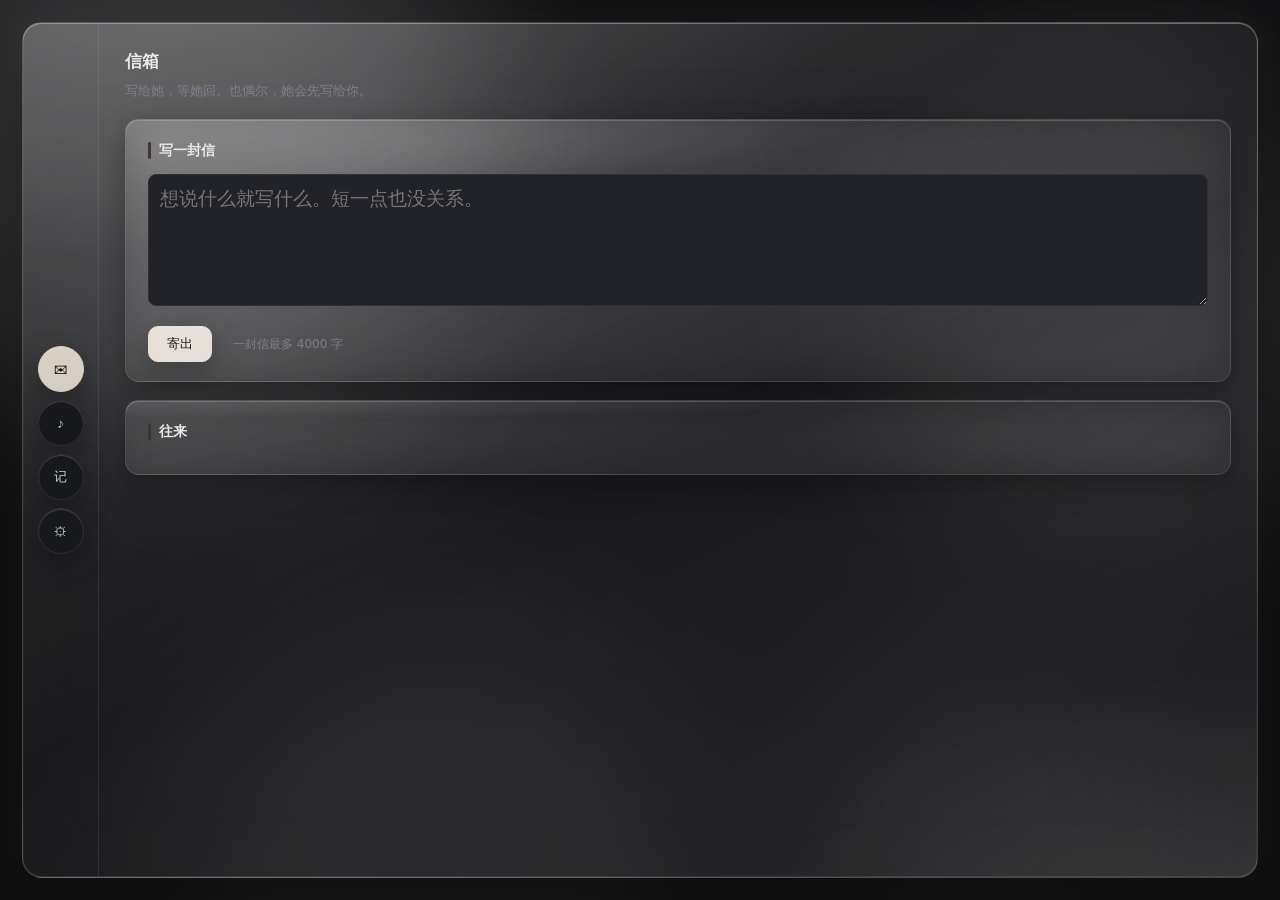
==== app/public/index.html @ 6c5100dc "feat: .rb 圆钮真折射玻璃效果（C 组参数） - 新增 app/public/glass-lens.mjs：SDF 梯度算位移图纯函数 lensMapBytes - 新增 app/public" ====
<!DOCTYPE html>
<html lang="zh-CN">
<head>
<meta charset="utf-8">
<meta name="viewport" content="width=device-width, initial-scale=1">
<title>OliviaSoul-community独立版</title>
<!-- ★ 这行不能删。外壳是 Edge 的 --app= 窗口，标题栏与任务栏的图标取的是 favicon，
     不是 exe 自己的图标（那个早就嵌好了）。少了它，窗口左上角就是 Edge 的地球。 -->
<link rel="icon" href="/favicon.ico" sizes="any">
<link rel="shortcut icon" href="/favicon.ico">
<link rel="stylesheet" href="styles.css">
</head>
<body>
<div id="glassBg"><i></i><i></i><i></i><i></i></div>

<!-- ★ 只在原生窗口里露出来。外壳的 MainWindow 是**无边框**窗口，
     拖动 / 收进托盘 / 退出这三件事 Windows 不会再替我们做，得页面发一句话给 C#。
     在浏览器里打开时这一整条不显示 —— 那时浏览器自带标题栏，不该再来一套。 -->
<div class="winchrome" id="winchrome" hidden>
  <button class="wc" id="wcMin" type="button" title="收进托盘" aria-label="收进托盘">—</button>
  <button class="wc wc-x" id="wcQuit" type="button" title="退出程序" aria-label="退出程序">×</button>
</div>

<div class="win">
  <div class="rail">
    <div class="stack">
      <button class="rb on" data-page="mail">✉</button>
      <button class="rb" data-page="library">♪</button>
      <button class="rb" data-page="memory">记</button>
      <button class="rb" data-page="settings">⚙</button>
    </div>
  </div>

  <div class="main">
    <!-- 信箱 -->
    <section class="page on" id="page-mail">
      <h2>信箱</h2>
      <p class="sub">写给她，等她回。也偶尔，她会先写给你。</p>

      <div class="card">
        <h3>写一封信</h3>
        <textarea id="compose" placeholder="想说什么就写什么。短一点也没关系。"></textarea>
        <div style="margin-top:12px;display:flex;gap:10px;align-items:center">
          <button class="pri" id="sendBtn">寄出</button>
          <span class="hint" id="composeHint">一封信最多 4000 字</span>
        </div>
      </div>

      <div class="card">
        <h3>往来</h3>
        <div id="letters"></div>
      </div>
    </section>

    <!-- 曲库 -->
    <section class="page" id="page-library">
      <h2>曲库</h2>
      <p class="sub">指向本机目录，不随包发放 —— 那批曲子 48.65 GB，塞不进安装包。</p>
      <div class="card">
        <h3>曲库目录</h3>
        <div style="display:flex;gap:10px;align-items:center">
          <input id="libraryDir" placeholder="E:\linlimusic" style="flex:1">
          <button class="pri" id="saveLibraryDir">保存</button>
        </div>
        <p class="hint" id="libraryState" style="margin-top:10px"></p>
      </div>
      <div class="card">
        <h3>曲库里的曲目</h3>
        <div style="display:flex;gap:10px;align-items:center;margin-bottom:12px">
          <button class="pri" id="importRandom">随机导入一首</button>
          <span class="hint">导入后才会出现在下面，并可以按当前时段播放</span>
        </div>
        <div id="songs"></div>
      </div>

      <div class="card">
        <h3>已导入</h3>
        <div id="imported"></div>
      </div>

      <div class="card">
        <h3>播放</h3>
        <div id="player"><p class="hint">还没有播放。点上面任意一首的「按当前时段播放」。</p></div>
      </div>
    </section>

    <!-- 记忆 -->
    <section class="page" id="page-memory">
      <h2>记忆</h2>
      <p class="sub">跨封账本只认林离已经发出的回信。来信人的设想、疑问和否定单独放在「未决」，不会当成已发生的事。</p>
      <div class="card">
        <h3>跨封账本</h3>
        <dl class="kv" id="ledger"></dl>
        <p class="hint" id="ledgerEmpty" style="display:none">还没有账本 —— 寄出第一封信之后才会建立。</p>
      </div>
      <div class="card">
        <h3>给模型看的记忆上下文</h3>
        <pre class="ctx" id="ctx"></pre>
      </div>
    </section>

    <!-- 设置 -->
    <section class="page" id="page-settings">
      <h2>设置</h2>
      <p class="sub">全部数据在本机。API Key 用 Windows DPAPI 按当前用户加密，不写日志、不进任何导出包。</p>

      <div class="card">
        <h3>模型</h3>
        <div class="row">
          <div class="field">
            <label>服务商</label>
            <select id="provider">
              <option value="deepseek">DeepSeek</option>
              <option value="zhipu">智谱 GLM</option>
              <option value="moonshot">Moonshot</option>
              <option value="custom">自定义 / 本地中转</option>
            </select>
          </div>
          <div class="field">
            <label>模型名</label>
            <input id="modelName" list="modelList" placeholder="选一个，或自己填">
            <datalist id="modelList"></datalist>
          </div>
        </div>
        <div class="field">
          <label>接口地址（Base URL）</label>
          <input id="baseUrl" placeholder="https://api.deepseek.com">
        </div>
        <div class="field">
          <label>API Key</label>
          <input id="apiKey" type="password" placeholder="留空表示不修改">
        </div>
        <div style="display:flex;gap:10px;align-items:center">
          <button class="pri" id="saveModel">保存</button>
          <button id="testModel">测试连通性</button>
          <span class="hint" id="modelState"></span>
        </div>
      </div>

      <div class="card">
        <h3>林离主动来信</h3>
        <p>关着的时候她从不主动写信。打开之后：24 小时最多 <b>1</b> 封，7 天最多 <b>4</b> 封，距上一封往来至少 <b>20</b> 小时，且只在可打扰时段内。</p>
        <div class="row">
          <div class="field">
            <label>开关</label>
            <select id="pEnabled">
              <option value="0">关闭</option>
              <option value="1">开启</option>
            </select>
          </div>
          <div class="field">
            <label>可打扰时段</label>
            <div style="display:flex;gap:8px;align-items:center">
              <input id="pStart" placeholder="09:00" style="flex:1">
              <span style="color:var(--tx4)">–</span>
              <input id="pEnd" placeholder="21:30" style="flex:1">
            </div>
          </div>
        </div>
        <div class="row">
          <div class="field">
            <label>距上一封至少（小时）</label>
            <input id="pGap" type="number" min="0" max="720">
          </div>
          <div class="field">
            <label>24 小时上限（封）</label>
            <input id="pDay" type="number" min="0" max="10">
          </div>
          <div class="field">
            <label>7 天上限（封）</label>
            <input id="pWeek" type="number" min="0" max="30">
          </div>
        </div>
        <div style="display:flex;gap:10px;align-items:center">
          <button class="pri" id="saveProactive">保存</button>
          <button id="checkProactive">现在判断一次</button>
          <span class="hint" id="proactiveVerdict"></span>
        </div>
      </div>

      <div class="card">
        <h3>关于</h3>
        <p>这是一个完全本机的程序：不依赖游戏本体，不上传任何内容，没有账号，也不扣费。信件与记忆都在这台机器上。</p>
        <p class="hint" id="dataDir"></p>
      </div>

      <!-- 协议放在**页面底部的一行小链接**里，不占版面 —— 常见桌面软件的排法。
           正文来自 legal.js（由 协议.txt 生成），点开在弹层里读；
           安装时向导里读的是同一份 协议.txt，两处不会是两套说法。 -->
      <div class="legalbar">
        <button class="lnk" id="lnkPrivacy">隐私政策</button>
        <span class="lnk-sep">|</span>
        <button class="lnk" id="lnkTerms">服务协议</button>
      </div>
    </section>
  </div>
</div>

<!-- 协议弹层：内容由 renderLegal() 从 window.LEGAL 填进去，正文不在 HTML 里，避免手抄第二份 -->
<div class="modal" id="legalModal" hidden>
  <div class="modal-mask" data-close="1"></div>
  <div class="modal-box" role="dialog" aria-modal="true" aria-labelledby="legalTitle">
    <div class="modal-head">
      <h3 id="legalTitle"></h3>
      <button class="modal-x" data-close="1" aria-label="关闭">✕</button>
    </div>
    <div class="modal-body" id="legalBody"></div>
    <div class="modal-foot">
      <span class="hint" id="legalHint"></span>
      <button class="pri" data-close="1">我知道了</button>
    </div>
  </div>
</div>

<!-- 第一次打开时问一句：要不要让她主动来信。
     ★ 无论点哪个、或者按 Esc / 点遮罩关掉，都记为"已经答过" ⇒ 只问这一次。
     ★ 默认仍然是**关闭**：只有明确点了"愿意"，开关才会被打开。 -->
<div class="modal" id="introModal" hidden>
  <div class="modal-mask" data-close="1"></div>
  <div class="modal-box" role="dialog" aria-modal="true" aria-labelledby="introTitle">
    <div class="modal-head">
      <h3 id="introTitle">她会偶尔主动给你写信</h3>
      <button class="modal-x" data-close="1" aria-label="关闭">✕</button>
    </div>
    <div class="modal-body">
      <p>这件事现在是<b>开着的</b>：她不只回你的信，也会自己找上门。</p>
      <p>她会在这几种时候写一封：</p>
      <ul>
        <li>你刚听完一首歌，她有话想说的时候；</li>
        <li>她上一封问过你、还没等到回音的时候；</li>
        <li>你好几天没打开，她想告诉你这几天她这边的样子。</li>
      </ul>
      <p class="hint">
        不过很克制：<b>24 小时最多 1 封、7 天最多 4 封</b>，只在可打扰时段里，
        而且<b>找不到一件值得写的事就不写</b>。随时可以在设置里关掉。
      </p>
    </div>
    <div class="modal-foot">
      <button id="introNo">先不用，关掉吧</button>
      <button class="pri" id="introYes">好，就让她这样</button>
    </div>
  </div>
</div>

<div class="toast" id="toast"></div>
<script src="legal.js"></script>
<script src="app.js"></script>
<script type="module" src="rb-glass.js"></script>
</body>
</html>
---- app/public/styles.css ----
/* 「OliviaSoul-community独立版」界面
   液态玻璃：中性白柔光 + 半透明玻璃面 + 斜向反射带 + 微光晕 + 顶部高光。
   底色沿用三级色板：窗底 #121214 → 卡片 #17181c → 高亮行 #232529。 */

:root {
  --bg: #121214;
  --card: #17181c;
  --hi: #232529;
  --line: #2f3036;
  --p1: #e6e0d8;
  --p2: #d8cfc4;
  --p3: #b3a69a;
  --p4: #403630;
  --tx: #e8e9eb;
  --tx2: #ced2d4;
  --tx3: #a1a5ad;
  --tx4: #7d818c;
  --radius: 12px;
  --radius-lg: 20px;
}

/* ---- 信件字体 ----
   ★ 原版游戏的信纸正文就是它：游戏 CSS 里 .mail-envelope__letter-text
     写的是 SentyTEA, serif, 20px, 行高 1.5。为了让这边的信跟那边一个字迹，
     随包了这个字体（5.4 MB，取自原版客户端资源；权利不归我们，见协议第四条）。
   ★ font-display 用 swap 而不是 block：block 在字体没到位时正文整段空白
     （原版就是 block）。本地文件加载极快，swap 既几乎看不出闪动，
     又不会在万一读不到文件时让信件正文一直空着。 */
@font-face {
  font-family: "SentyTEA";
  src: url("fonts/SentyTEA.ttf") format("truetype");
  font-weight: 400;
  font-style: normal;
  font-display: swap;
}

* { box-sizing: border-box; }

html, body {
  margin: 0;
  height: 100%;
  background: var(--bg);
  color: var(--tx);
  font: 14px/1.7 "Microsoft YaHei UI", "PingFang SC", "Noto Sans SC", system-ui, sans-serif;
  overflow: hidden;
}

/* ---- 氛围层：四个中性白柔光斑，无彩色 ---- */
#glassBg { position: fixed; inset: 0; z-index: 0; overflow: hidden; pointer-events: none; }
#glassBg i {
  position: absolute;
  display: block;
  border-radius: 50%;
  background: rgba(255, 255, 255, .26);
  filter: blur(84px);
  animation: glassfloat 30s ease-in-out infinite alternate;
}
#glassBg i:nth-child(1) { width: 46vw; height: 46vw; left: -8vw;  top: -12vw; opacity: .60; }
#glassBg i:nth-child(2) { width: 38vw; height: 38vw; right: -6vw; top: 6vh;   opacity: .42; animation-delay: -7s; background: rgba(255,255,255,.22); }
#glassBg i:nth-child(3) { width: 42vw; height: 42vw; left: 12vw;  bottom: -18vw; opacity: .34; animation-delay: -14s; background: rgba(255,255,255,.18); }
#glassBg i:nth-child(4) { width: 30vw; height: 30vw; right: 8vw;  bottom: -8vw; opacity: .28; animation-delay: -21s; background: rgba(255,255,255,.16); }
@keyframes glassfloat {
  from { transform: translate3d(0, 0, 0) scale(1); }
  to   { transform: translate3d(3vw, -2vw, 0) scale(1.08); }
}

/* ---- 原生窗口的窗口条 ----
   ★ 只有 body.native 才显示：外壳的 MainWindow 是无边框窗口，拖动/最小化/关闭
     都得页面自己给 C# 发一句话。在浏览器里打开时没有那个通道，整条就不该出现。 */
.winchrome {
  position: fixed; top: 0; left: 0; right: 0; height: 34px; z-index: 60;
  display: none; align-items: center; justify-content: flex-end;
  gap: 6px; padding: 0 14px; user-select: none;
}
body.native .winchrome { display: flex; }
/* ★ 原生窗口下 .win 要给这条让出位置，否则内容会被压在条底下（静态读 CSS 看不出来，
   只有 getBoundingClientRect 或真渲染才发现）。 */
body.native .win { margin-top: 38px; height: calc(100% - 60px); }
/* ★ 数值是渲染出来看过才定的：第一版用 .07/.14/.72，在近黑的页面上两个按钮
   几乎看不见（真渲染的条带图里就是两块更黑的方块）。静读 CSS 完全看不出来 ——
   浅色底上的"淡"和深色底上的"淡"不是一回事。 */
.wc {
  width: 26px; min-width: 26px; height: 26px; border-radius: 8px;
  /* ★ padding 必须显式清零。全局 button 是 `padding: 0 18px`，而 box-sizing 是 border-box
     ⇒ 内边距撑出的最小宽度（36+2=38）**压过**我写的 width:26px，实测就是 38×26。
     光看 `.wc{width:26px}` 怎么读都是 26，只有量出来才知道是 38。 */
  padding: 0;
  display: grid; place-items: center; cursor: pointer;
  /* ★ 数值是渲染出来量过三次才定的。前两版（.10→.16）在放大图里**还是看不见**：
     实测按钮内部 (36,36,39) vs 背景 (15,15,18)，静态读 CSS 只会觉得"有 16% 白，够了吧"。
     这条在页面最外圈、背后永远是近黑，所以可以放心提亮；不进 backdrop-filter，
     它是浮在窗口边上的小按钮，不需要跟着后面的内容折射。 */
  border: 1px solid rgba(255, 255, 255, .42);
  background: rgba(255, 255, 255, .22);
  color: #fff;
  font: 14px/1 system-ui, "Segoe UI", "Microsoft YaHei", sans-serif;
  transition: background .15s ease, color .15s ease;
}
.wc:hover { background: rgba(255, 255, 255, .24); color: #fff; }
.wc-x:hover { background: rgba(214, 96, 77, .88); color: #fff; border-color: rgba(255, 255, 255, .24); }

/* ---- 玻璃窗 ---- */
.win {
  position: relative;
  z-index: 1;
  margin: 22px;
  height: calc(100% - 44px);
  display: grid;
  grid-template-columns: 76px minmax(0, 1fr);
  border-radius: var(--radius-lg);
  border: 1px solid rgba(255, 255, 255, .16);
  background:
    radial-gradient(132% 72% at 8% -14%, rgba(255, 255, 255, .22), transparent 58%),
    radial-gradient(80% 50% at 108% 106%, rgba(255, 255, 255, .10), transparent 62%),
    linear-gradient(155deg, rgba(255, 255, 255, .135) 0%, rgba(255, 255, 255, .035) 52%, rgba(255, 255, 255, .075) 100%);
  backdrop-filter: blur(30px) saturate(175%);
  -webkit-backdrop-filter: blur(30px) saturate(175%);
  box-shadow:
    0 34px 90px rgba(0, 0, 0, .62),
    0 0 48px rgba(255, 255, 255, .055),
    inset 0 1px 0 rgba(255, 255, 255, .30),
    inset 0 -1px 0 rgba(255, 255, 255, .07),
    inset 0 0 0 1px rgba(255, 255, 255, .035);
  overflow: hidden;
}

/* ---- 左栏：四个圆形导航按钮 ---- */
.rail {
  position: relative;
  border-right: 1px solid rgba(255, 255, 255, .08);
  display: flex;
  align-items: center;
  justify-content: center;
}
/* ★★ 这里原来是 `right: 100%` —— 那会把整组按钮放到左栏的**左侧外面**
   （栏左沿 x=23，按钮右沿正好落在 23，于是整组落在 x=-29..23）。
   而 .win 有 overflow:hidden（圆角要它），超过窗口内边 22px 的部分一律被裁掉
   ⇒ 四个导航按钮一个都看不见，用户根本切不了页。
   真渲染一跑就露出来了；静态读 CSS 很难发现（`right: 100%` 看起来像个刻意的布局）。
   现在改成在栏内居中：46px 的按钮放进 76px 的栏，左右各留 15px。 */
.rail .stack {
  position: absolute;
  left: 50%;
  top: 50%;
  transform: translate(-50%, -50%);
  display: flex;
  flex-direction: column;
  gap: 8px;
}
.rb {
  width: 46px; height: 46px;
  border-radius: 50%;
  border: 1px solid var(--line);
  background: var(--card);
  color: var(--tx2);
  font: 700 13px/1 inherit;
  cursor: pointer;
  display: flex; align-items: center; justify-content: center;
  transition: background .18s, color .18s, border-color .18s;
  box-shadow: 0 6px 18px rgba(0, 0, 0, .45);
}
.rb:hover { background: var(--hi); color: var(--tx); }
.rb.on { background: var(--p2); color: #121214; border-color: var(--p2); }

/* ---- .rb 真折射玻璃覆盖层 ---- */
.rb-glass { position: fixed; pointer-events: none; z-index: 50; border-radius: 50%; }
.rail.glass-on .rb { background: transparent !important; border-color: transparent !important; color: transparent !important; box-shadow: none !important; }

/* ---- 内容区 ---- */
.main { position: relative; overflow: hidden; }
.page { display: none; height: 100%; overflow-y: auto; padding: 24px 26px 32px; }
.page.on { display: block; }

.page h2 { margin: 0 0 4px; font-size: 17px; font-weight: 700; letter-spacing: .4px; }
.page .sub { margin: 0 0 18px; color: var(--tx4); font-size: 12.5px; }

.card {
  border-radius: 14px;
  padding: 19px 22px;
  margin-bottom: 18px;
  border: 1px solid rgba(255, 255, 255, .10);
  background:
    radial-gradient(112% 62% at 12% -10%, rgba(255, 255, 255, .14), transparent 56%),
    linear-gradient(150deg, rgba(255, 255, 255, .075), rgba(255, 255, 255, .028));
  backdrop-filter: blur(20px) saturate(150%);
  -webkit-backdrop-filter: blur(20px) saturate(150%);
  box-shadow: inset 0 1px 0 rgba(255, 255, 255, .18), 0 10px 30px rgba(0, 0, 0, .30);
}
.card h3 {
  margin: 0 0 12px;
  font-size: 13.5px; font-weight: 700;
  padding-left: 11px;
  position: relative;
  color: var(--tx);
}
.card h3:before {
  content: ""; position: absolute; left: 0; top: 3px; bottom: 3px;
  width: 3px; border-radius: 2px; background: var(--p4);
}
.card p { margin: 0 0 10px; color: var(--tx2); }
.card p:last-child { margin-bottom: 0; }
.hint { color: var(--tx4); font-size: 12px; padding-left: 11px; }

/* ---- 表单 ---- */
label { display: block; margin: 0 0 6px; color: var(--tx3); font-size: 12.5px; }
input, textarea, select {
  width: 100%;
  padding: 9px 11px;
  border-radius: 8px;
  border: 1px solid var(--line);
  background: #222329;
  color: #efedea;
  font: inherit;
  outline: none;
  transition: border-color .16s;
}
input:focus, textarea:focus, select:focus { border-color: #807362; }
textarea { resize: vertical; min-height: 132px; line-height: 1.75; }
/* 写信框：原版写信那块同样用手写体（那边是 HanyiSentyGarden）。
   我们只随包了 SentyTEA，就统一用这一个 —— 写的时候和读的时候是同一种字迹，
   这本来也比两种更自然。（别写成 textarea：那是全部输入框，设置页里还有别的。） */
#compose {
  font-family: "SentyTEA", "STXingkai", "HanyiSentyGarden", serif;
  font-size: 19px;
  line-height: 1.62;
}
.row { display: flex; gap: 12px; flex-wrap: wrap; }
.row > * { flex: 1 1 200px; }
.field { margin-bottom: 14px; }

button {
  height: 36px;
  padding: 0 18px;
  border-radius: 10px;
  border: 1px solid var(--line);
  background: transparent;
  color: var(--tx3);
  font: 600 13px/1 inherit;
  cursor: pointer;
  transition: background .16s, color .16s, border-color .16s;
}
button:hover { background: var(--hi); color: var(--tx); }
button.pri { background: var(--p1); border-color: var(--p1); color: #18181b; }
button.pri:hover { background: var(--p2); }
button:disabled { opacity: .5; cursor: not-allowed; }

/* ---- 液态玻璃交互：鼠标移上去高光跟着走，按下去像液体被挤了一下 ----
   参数与设计预览（design-preview.html ② 节）**逐条一致**，一个没改 ——
   那边已经用像素量过，这里照搬就行，不要再"微调"出第二套数字。
   三层常驻 + 两个一次性：
     ① 悬停：高光跟随指针（::before，240px 的柔光斑）
     ② 悬停：边缘一圈内描光，指针越靠边越亮（::after，用 mask 抠出 1px 的边）
     ③ 按下：**横竖不等比**缩放 + 内阴影 —— 液体是被挤，不是单纯变小（只缩 scale(.99) 会像 CSS 抖动）
     ④ 一次性扫光：指针进入时掠过一道
     ⑤ 点击涟漪：从指针位置散两层，带 overlay 混合 ⇒ 出折射感
   ★ 只套在**能点**的东西上（button / .rb）。卡片不可点，套上去只会让人以为能点。 */
button, .rb {
  --mx: 50%; --my: 0%;
  position: relative; overflow: hidden; isolation: isolate;
  box-shadow: inset 0 1px 0 rgba(255, 255, 255, .19), 0 10px 30px rgba(0, 0, 0, .30);
  transition: transform .2s cubic-bezier(.22, 1, .36, 1), box-shadow .2s,
              border-color .2s, background .16s, color .16s;
}
button::before, .rb::before {
  content: ""; position: absolute; inset: 0; pointer-events: none; z-index: 2;
  background: radial-gradient(240px circle at var(--mx) var(--my),
              rgba(255, 255, 255, .17), rgba(255, 255, 255, .05) 42%, transparent 66%);
  opacity: 0; transition: opacity .28s;
}
button:hover::before, .rb:hover::before { opacity: 1; }
button::after, .rb::after {
  content: ""; position: absolute; inset: 0; border-radius: inherit;
  pointer-events: none; z-index: 3; padding: 1px;
  background: radial-gradient(180px circle at var(--mx) var(--my),
              rgba(255, 255, 255, .55), transparent 62%);
  -webkit-mask: linear-gradient(#000 0 0) content-box, linear-gradient(#000 0 0);
  -webkit-mask-composite: xor; mask-composite: exclude;
  opacity: 0; transition: opacity .28s;
}
button:hover::after, .rb:hover::after { opacity: .9; }
button:active, .rb:active {
  transform: scale(.988, .978) translateY(1px);
  border-color: rgba(255, 255, 255, .26);
  box-shadow: inset 0 2px 10px rgba(0, 0, 0, .28),
              inset 0 1px 0 rgba(255, 255, 255, .30),
              0 3px 12px rgba(0, 0, 0, .38);
}
/* 禁用态不该"被挤"——按不动的东西给按下反馈是在骗人 */
button:disabled:active { transform: none; }
button:focus-visible, .rb:focus-visible {
  outline: none; border-color: var(--p2);
  box-shadow: 0 0 0 3px rgba(216, 207, 196, .16),
              inset 0 1px 0 rgba(255, 255, 255, .22),
              0 10px 30px rgba(0, 0, 0, .30);
}
.sheen {
  position: absolute; inset: 0; pointer-events: none; z-index: 2;
  background: linear-gradient(105deg, transparent 32%, rgba(255, 255, 255, .10) 45%,
              rgba(255, 255, 255, .20) 50%, rgba(255, 255, 255, .10) 55%, transparent 68%);
  transform: translateX(-115%);
}
.sheen-on .sheen { animation: sheen .85s cubic-bezier(.3, .7, .4, 1); }
@keyframes sheen { to { transform: translateX(115%); } }
.ripple {
  position: absolute; border-radius: 50%; pointer-events: none; z-index: 1;
  background: radial-gradient(circle, rgba(255, 255, 255, .55),
              rgba(255, 255, 255, .10) 58%, transparent 72%);
  mix-blend-mode: overlay; transform: translate(-50%, -50%) scale(0);
  animation: ripple .62s cubic-bezier(.22, 1, .36, 1) forwards;
}
.ripple.two { animation-duration: 1s; background: radial-gradient(circle, rgba(232, 224, 216, .34), transparent 70%); }
@keyframes ripple { to { transform: translate(-50%, -50%) scale(1); opacity: 0; } }
/* 系统里勾了"减少动效"就别硬给：扫光/涟漪/挤压全关，只留颜色变化 */
@media (prefers-reduced-motion: reduce) {
  .sheen-on .sheen, .ripple { animation: none; }
  button:active, .rb:active { transform: none; }
}

/* ---- 信件 ---- */
.letter {
  border-radius: var(--radius);
  border: 1px solid rgba(255, 255, 255, .09);
  background: rgba(255, 255, 255, .04);
  padding: 14px 16px;
  margin-bottom: 10px;
}
.letter .meta { display: flex; gap: 10px; align-items: center; margin-bottom: 8px; }
.letter .who { font-weight: 700; font-size: 13px; }
.letter .who.me { color: var(--tx3); }
.letter .who.her { color: var(--p2); }
.letter .when { color: var(--tx4); font-size: 11.5px; }
.letter .tag {
  font-size: 11px; padding: 2px 8px; border-radius: 999px;
  background: rgba(216, 207, 196, .16); color: var(--p2);
}
/* 信的正文：跟原版一个字迹（SentyTEA, 20px/1.5）。
   ★ 手写体的字面比黑体小一圈，20px 看着才跟 UI 的 14px 差不多重 ——
     照抄 UI 的 14px 会让信显得又小又挤。行高也从 1.85 收到 1.5，跟原版一致。 */
.letter .body {
  white-space: pre-wrap;
  font-family: "SentyTEA", "STXingkai", "HanyiSentyGarden", serif;
  font-size: 20px;
  line-height: 1.5;
}
/* ★ 等待中/出错这两态不要斜体：中文没有真斜体，浏览器会做倾斜合成，
   手写体一倾斜就发飘。改用颜色和轻重区分。 */
.letter .body.pending { color: var(--tx4); }
.letter .body.err { color: #d98a7a; }

.unread-dot { width: 7px; height: 7px; border-radius: 50%; background: var(--p2); flex: none; }

/* ---- 记忆页 ---- */
.kv { display: grid; grid-template-columns: 96px minmax(0, 1fr); gap: 8px 14px; font-size: 13px; }
.kv dt { color: var(--tx4); }
.kv dd { margin: 0; color: var(--tx2); word-break: break-word; }
pre.ctx {
  margin: 0; padding: 12px 14px; border-radius: 10px;
  background: rgba(0, 0, 0, .28); color: var(--tx3);
  font: 12px/1.8 Consolas, monospace; white-space: pre-wrap; max-height: 260px; overflow: auto;
}

/* ---- 协议：底部一行小链接 + 弹层 ----
   常见桌面软件的排法：正文不占设置页版面，只留一行低对比的小字，
   点开在弹层里读全文。安装向导里读的是**同一份** 协议.txt（见 tools/sync-legal.mjs）。 */
.legalbar {
  display: flex; align-items: center; justify-content: flex-end; gap: 10px;
  margin: 22px 2px 6px; padding-bottom: 4px;
}
.lnk {
  height: auto; padding: 2px 4px;
  background: none; border: 0; border-radius: 6px;
  color: var(--tx4); font: 400 12.5px/1.6 inherit; cursor: pointer;
}
.lnk:hover { color: var(--tx2); background: none; text-decoration: underline; text-underline-offset: 3px; }
.lnk-sep { color: var(--line); font-size: 12px; }

/* ---- 弹窗：液态玻璃 ----
   ★ 用的是 design-preview 第 2 节同一套配方：近透底 + 折射模糊 + 一圈内描光(::after)
     + 一枚跟随指针的高光斑(::before)。指针位置由 app.js 写进 --mx/--my。
   ★ 原来那张是 `linear-gradient(...), #17181c` —— 后面垫了一层**不透明实底**，
     玻璃没有东西可透 ⇒ 只能是"磨砂卡片"。要真玻璃，就得把那层实底去掉。
   ★ 两个伪元素都 position:absolute ⇒ 不会进 flex 流；但它们带 z-index，
     会盖住静态子项 ⇒ .modal-head/.modal-body/.modal-foot 必须抬到 z-index:3。 */
.modal { position: fixed; inset: 0; z-index: 60; display: flex; align-items: center; justify-content: center; }
.modal[hidden] { display: none; }
.modal-mask {
  position: absolute; inset: 0;
  background: rgba(8, 8, 10, .56);
  backdrop-filter: blur(6px) saturate(120%); -webkit-backdrop-filter: blur(6px) saturate(120%);
}
.modal-box {
  position: relative; width: min(680px, calc(100vw - 64px)); max-height: calc(100vh - 96px);
  display: flex; flex-direction: column; overflow: hidden;
  border-radius: 16px; border: 1px solid rgba(255, 255, 255, .15);
  background: linear-gradient(158deg, rgba(255, 255, 255, .105) 0%, rgba(255, 255, 255, .05) 46%, rgba(255, 255, 255, .028) 100%);
  backdrop-filter: blur(26px) saturate(170%) brightness(1.06);
  -webkit-backdrop-filter: blur(26px) saturate(170%) brightness(1.06);
  box-shadow: 0 26px 76px rgba(0, 0, 0, .62), inset 0 1px 0 rgba(255, 255, 255, .19);
  animation: modalIn .22s cubic-bezier(.22, 1, .36, 1);
}
/* ① 高光斑：跟着指针走。没动过指针时停在左上（跟飞机版一致，钉死的那一版）。 */
.modal-box::before {
  content: ""; position: absolute; inset: 0; z-index: 1; pointer-events: none;
  border-radius: inherit;
  background: radial-gradient(300px circle at var(--mx, 22%) var(--my, 6%),
    rgba(255, 255, 255, .16) 0%, rgba(255, 255, 255, .055) 40%, transparent 68%);
}
/* ② 边缘的一圈内描光：只在 1px 的边框环上着色（mask xor 把中间挖空）。 */
.modal-box::after {
  content: ""; position: absolute; inset: 0; z-index: 2; pointer-events: none;
  border-radius: inherit; padding: 1px;
  background: radial-gradient(220px circle at var(--mx, 22%) var(--my, 6%),
    rgba(255, 255, 255, .58) 0%, rgba(255, 255, 255, .18) 46%, rgba(255, 255, 255, .30) 100%);
  -webkit-mask: linear-gradient(#000 0 0) content-box, linear-gradient(#000 0 0);
  -webkit-mask-composite: xor;
  mask: linear-gradient(#000 0 0) content-box, linear-gradient(#000 0 0);
  mask-composite: exclude;
}
@keyframes modalIn { from { opacity: 0; transform: translateY(10px) scale(.985); } }
@media (prefers-reduced-motion: reduce) { .modal-box { animation: none; } }
/* 自查用的两个开关（只给抓 twin 差用，正常使用永远不会加上）：
   ★ .no-glass-fx   —— 只关弹窗自己的折射层。证明 A−B 的差确实来自 backdrop-filter。
     （注意别顺手把 .modal-mask 的也关了：蒙层是 inset:0 铺满视口的，
       关掉它整张页面都会变 ⇒ 差异跑出弹窗范围，判据就没法归因了。）
   ★ .no-glass-paint —— 只关那两枚伪元素（高光斑 + 一圈内描光）。
     A−C 的差 = 这两样东西贡献的像素，且因为 A/C 都带同样的文字，
     内容（比如底部那个亮色主按钮）会在相减时自然抵消。
   （跟 design-preview 里的 .no-glass-fx 同一个用法。） */
.no-glass-fx .modal-box { backdrop-filter: none; -webkit-backdrop-filter: none; }
.no-glass-paint .modal-box::before,
.no-glass-paint .modal-box::after { display: none; }
/* ★ 把内容抬到两个玻璃伪元素之上，否则文字会被高光斑和描光蒙住一层。 */
.modal-head, .modal-body, .modal-foot { position: relative; z-index: 3; }
.modal-head {
  display: flex; align-items: center; justify-content: space-between;
  padding: 16px 20px 12px; border-bottom: 1px solid rgba(255, 255, 255, .08);
}
.modal-head h3 { margin: 0; font-size: 15px; }
.modal-x {
  width: 30px; height: 30px; padding: 0; border-radius: 8px; font-size: 13px;
  color: var(--tx3); border-color: transparent; background: transparent;
}
.modal-x:hover { background: var(--hi); color: var(--tx); }
.modal-body { padding: 16px 22px 6px; overflow-y: auto; color: var(--tx2); font-size: 13.5px; }
.modal-body .lead { color: var(--tx3); margin: 0 0 14px; }
.modal-body h4 {
  margin: 16px 0 6px; font-size: 13.5px; color: var(--tx);
  padding-left: 10px; position: relative;
}
.modal-body h4:before {
  content: ""; position: absolute; left: 0; top: 3px; bottom: 3px;
  width: 3px; border-radius: 2px; background: var(--p4);
}
.modal-body p { margin: 0 0 4px; white-space: pre-wrap; }
.modal-body .tail { color: var(--tx3); margin-top: 16px; }
.modal-foot {
  display: flex; align-items: center; justify-content: space-between; gap: 12px;
  padding: 12px 20px 16px; border-top: 1px solid rgba(255, 255, 255, .08);
}
.modal-foot .hint { padding-left: 0; }

.toast {
  position: fixed; left: 50%; bottom: 28px; transform: translateX(-50%);
  background: rgba(20, 21, 25, .96); border: 1px solid rgba(255, 255, 255, .14);
  color: var(--tx); padding: 10px 18px; border-radius: 999px; font-size: 13px;
  z-index: 50; opacity: 0; transition: opacity .2s; pointer-events: none;
}
.toast.on { opacity: 1; }

::-webkit-scrollbar { width: 9px; height: 9px; }
::-webkit-scrollbar-thumb { background: rgba(255, 255, 255, .12); border-radius: 9px; }
::-webkit-scrollbar-track { background: transparent; }

/* ---- 播放器：时段跨越走交叉淡入，不硬切 ----
   竞品有专门的 Transition_1200_1730.mp4 转场片，我们没有这类素材，
   改成两层 video 叠加：旧的微放大淡出、新的微缩小淡入。 */
.xfade {
  position: relative; aspect-ratio: 16 / 9; border-radius: 10px;
  overflow: hidden; background: #000;
}
.xfade video {
  position: absolute; inset: 0; width: 100%; height: 100%; background: #000;
  transition: opacity .9s ease, transform .9s ease;
}
.xfade video.under { opacity: 0; transform: scale(1.03); pointer-events: none; }
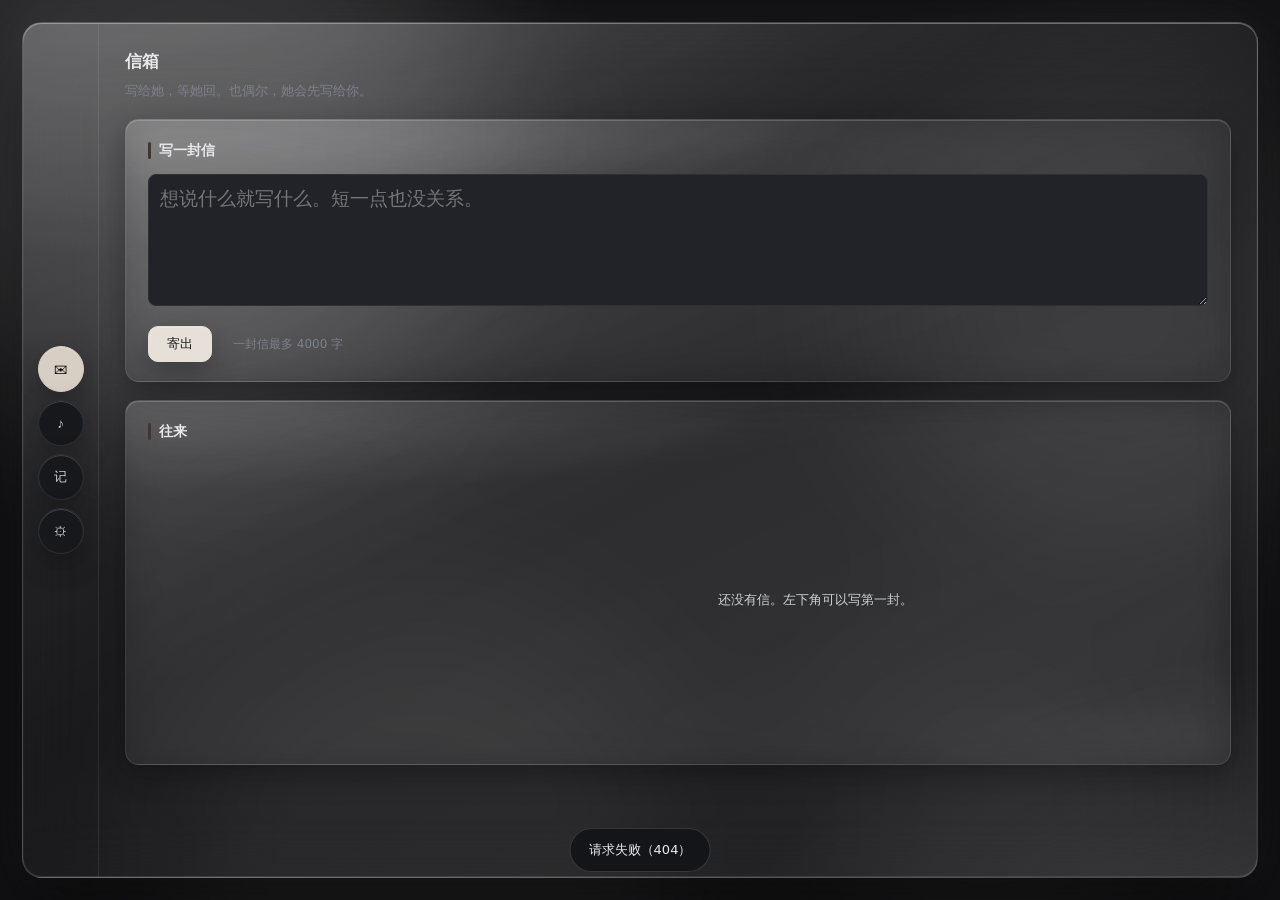
==== commit c75c69c8: "补上读信分栏的 DOM 与样式：renderReader 一直在 null 上设 .hidden 真机跑出来的 bug，不是风格问题：app.js 的 renderReader() 与 showCom" ====
--- a/app/public/index.html
+++ b/app/public/index.html
@@ -48,7 +48,19 @@
 
       <div class="card">
         <h3>往来</h3>
-        <div id="letters"></div>
+        <!-- 左列表、右读信 —— 跟原版 .mail-box 一个分栏口径。
+             ★ 这两个 id 是 app.js 的硬依赖（renderReader():142-148 与 showCompose():276-277），
+               少了它们 renderReader 一上来就在 null 上设 .hidden，整段读信逻辑当场抛错：
+               点一封不会显示内容，而且错误会被全局 onerror 塞进 toast 顶掉正常提示。 -->
+        <div class="mail-split">
+          <div id="letters"></div>
+          <div class="mail-reader">
+            <div id="reader" hidden></div>
+            <div id="mailEmpty" class="mail-empty">
+              <p class="es">还没有信。左下角可以写第一封。</p>
+            </div>
+          </div>
+        </div>
       </div>
     </section>
 
--- a/app/public/styles.css
+++ b/app/public/styles.css
@@ -17,6 +17,22 @@
   --tx4: #7d818c;
   --radius: 12px;
   --radius-lg: 20px;
+
+  /* ---- 两支信纸字 ----
+     ★ 兜底**不许撞车**：这两支字的设计意图是「她写的一支、我写的一支」，
+       `.letter .body.mine` 就是靠它们把两种笔迹分开的。可一旦 SentyTEA 取不到
+       （字体不从 bundled 走、用户没放、被清理），两支会**双双**落到各自兜底链上的第一支
+       系统字；两条链若是同一支，`--compose-font` 那条规则就完全看不出效果 ——
+       实测过就是这个结果（2026-10-16《字体适配与排版UI锐评》§1.2）。
+     ⇒ 所以两支各挑一支不同的系统兜底：**她写的 → 华文楷体（端正，适合读），
+       我写的 → 楷体（写字的手感）**，实测像素指纹不同（`4efce6f4` vs `2ce43271`）。
+     ⚠️ 行楷（STXingkai）只能当**最后**的退路，不许排在楷体前面 —— 它是装饰体，
+       20px 正文看着比楷体更飘；而「STXingkai 出现在了两个栈里」正是当初撞车的根因。
+     ⚠️ 写成变量而不是塞在各自的 `font-family` 里：这条判据要能被
+       `tests/ui-typography.test.js` 静态读出来 —— 撞车只在**没字体**的机器上才看得见，
+       而那种机器恰恰是跑测试的地方。 */
+  --letter-font: "SentyTEA", "HanyiSentyTea", "STKaiti", "STKaiTi", "华文楷体", "KaiTi", "楷体", serif;
+  --compose-font: "SentyTEA", "HanyiSentyGarden", "KaiTi", "楷体", "STXingkai", "华文行楷", serif;
 }
 
 /* ---- 信件字体 ----
@@ -220,7 +236,7 @@
    我们只随包了 SentyTEA，就统一用这一个 —— 写的时候和读的时候是同一种字迹，
    这本来也比两种更自然。（别写成 textarea：那是全部输入框，设置页里还有别的。） */
 #compose {
-  font-family: "SentyTEA", "STXingkai", "HanyiSentyGarden", serif;
+  font-family: var(--compose-font);
   font-size: 19px;
   line-height: 1.62;
 }
@@ -338,7 +354,7 @@
      照抄 UI 的 14px 会让信显得又小又挤。行高也从 1.85 收到 1.5，跟原版一致。 */
 .letter .body {
   white-space: pre-wrap;
-  font-family: "SentyTEA", "STXingkai", "HanyiSentyGarden", serif;
+  font-family: var(--letter-font);
   font-size: 20px;
   line-height: 1.5;
 }
@@ -346,6 +362,126 @@
    手写体一倾斜就发飘。改用颜色和轻重区分。 */
 .letter .body.pending { color: var(--tx4); }
 .letter .body.err { color: #d98a7a; }
+
+/* ---- 明信片回信卡（.reply-card，app.js replyCard()）----
+   ★ 原版口径（assets/main-31595bd3.js 的 MailBoxReplyContent + index-9ba3e01a.css）：
+     .mail-responsive-card { width:auto; min-width:516px; min-height:290px;
+       max-width:100%; aspect-ratio:16/9 }，底图按状态换三张：
+       letter → postcard_letter.webp（正常回信，米色纸纹）
+       retry  → postcard_retry.webp（失败可重试，两侧打孔的活页纸）
+       video  → postcard_video.webp（她还在写，min-height:250px）
+     这套三态是原版**本来就有**的，不是我们加的。所有底图都是 16:9（1600×900），
+     aspect-ratio 跟底图严丝合缝，不会出现图被裁或留黑边。
+   ★ 底图是浅色纸 ⇒ 正文必须用深墨色，不能沿用界面的 --tx（#e8e9eb 在纸上看不见）。
+     用 --p4（#403630，暖墨），和纸色是一个色系。
+   ★ align-items 必须写 safe center：正文行数超出卡高时，普通 center 会把溢出
+     两端对切 —— 顶上几行永远滚不到（flex 居中的经典坑），safe 前缀让溢出时退回
+     start 对齐，配合正文的 overflow-y:auto 才滚得动。
+   ★ 正文 overflow-y:auto 且**禁止** overflow:hidden：实测 224 字在 290px 卡里
+     scrollHeight 348 > clientHeight 290，hidden 会静默吞掉最后两行
+     （2026-10-16《字体适配与排版UI锐评》必修-2 的原始缺陷就是这个）。 */
+.reply-card {
+  display: flex;
+  flex-direction: column;
+  align-items: safe center;
+  justify-content: safe center;
+  width: auto;
+  min-width: 516px;
+  min-height: 290px;
+  max-width: 100%;
+  aspect-ratio: 16 / 9;
+  margin-top: 10px;
+  border-radius: 6px;
+  background-size: 100% 100%;
+  background-repeat: no-repeat;
+  background-position: center;
+}
+.reply-card[data-kind="letter"] {
+  background-image: url("mail/postcard_letter.webp");
+}
+.reply-card[data-kind="retry"] {
+  background-image: url("mail/postcard_retry.webp");
+  /* 这张底图两侧有打孔装订边，正文要避开：左右各让出打孔带的宽度 */
+  padding-left: 56px;
+  padding-right: 56px;
+}
+.reply-card[data-kind="video"] {
+  background-image: url("mail/postcard_video.webp");
+  min-height: 250px;   /* 原版口径：video 态的卡矮一截 */
+}
+.reply-card .reply-text {
+  width: 100%;
+  padding: 24px 28px;
+  font-family: var(--letter-font);
+  font-size: 20px;
+  line-height: 1.5;
+  white-space: pre-wrap;
+  color: #403630;               /* 暖墨：底图是米白纸，深色才读得清 */
+  overflow-y: auto;
+  max-height: 100%;
+}
+.reply-card .reply-text.pending { color: #7d746a; }  /* 等待中：淡一档的墨 */
+.reply-card .reply-text.err { color: #9c4a38; }      /* 错误：暗红，仍在纸上可读 */
+
+/* ---- 往来：左列表 / 右读信（原版 .mail-box 的分栏口径） ----
+   ★ 右栏最小宽度必须容得下 .reply-card 的 min-width:516px —— 那张明信片卡
+     是固定 16:9 比例的，右栏比它窄就横向溢出（卡宽不会自己缩）。
+     所以左列表走 minmax(0, 260px)、右栏走 minmax(516px, 1fr)：
+     窄窗口时先压列表，永远不去压卡。
+   ★ 窗口总宽 < 516+260 时（原生窗口最小 900px 宽，够），整体仍可横滚 —— 兜底而已。 */
+.mail-split {
+  display: grid;
+  grid-template-columns: minmax(0, 260px) minmax(516px, 1fr);
+  gap: 14px;
+  align-items: start;
+}
+.mail-reader { min-width: 0; }
+
+/* 列表行：整行可点，头像块 + 两行字（标题 / 时间·状态），未读在右端一个点。 */
+.mrow {
+  display: flex;
+  align-items: center;
+  gap: 10px;
+  width: 100%;
+  padding: 9px 10px;
+  margin-bottom: 6px;
+  border-radius: 10px;
+  border: 1px solid transparent;
+  background: transparent;
+  color: var(--tx);
+  font: 400 13px/1.35 inherit;
+  text-align: left;
+  cursor: pointer;
+}
+.mrow:hover { background: rgba(255, 255, 255, .05); }
+/* ★ 选中态用左侧一道暖色竖线，而不是整行高亮：列表本身是玻璃面，
+   整行提亮会跟背后的视频抢注意力，用户就分不清「选中」和「反光」。 */
+.mrow.on {
+  background: rgba(255, 255, 255, .075);
+  border-color: rgba(255, 255, 255, .10);
+  box-shadow: inset 2px 0 0 var(--p2);
+}
+.mri { flex: none; width: 18px; text-align: center; opacity: .7; }
+.mrt { flex: 1; min-width: 0; display: flex; flex-direction: column; gap: 2px; }
+.mrt b,
+.mrt > span {
+  overflow: hidden;
+  text-overflow: ellipsis;
+  white-space: nowrap;
+}
+.mrt b { font-weight: 600; font-size: 13px; }
+.mrt > span { font-size: 11.5px; color: var(--tx4); }
+
+/* 读信空态：还没选中任何一封时右栏留白，别摆一张空卡。 */
+.mail-empty {
+  display: flex;
+  align-items: center;
+  justify-content: center;
+  min-height: 290px;
+  color: var(--tx4);
+  font-size: 13px;
+}
+.mail-empty .es { margin: 0; }
 
 .unread-dot { width: 7px; height: 7px; border-radius: 50%; background: var(--p2); flex: none; }
 
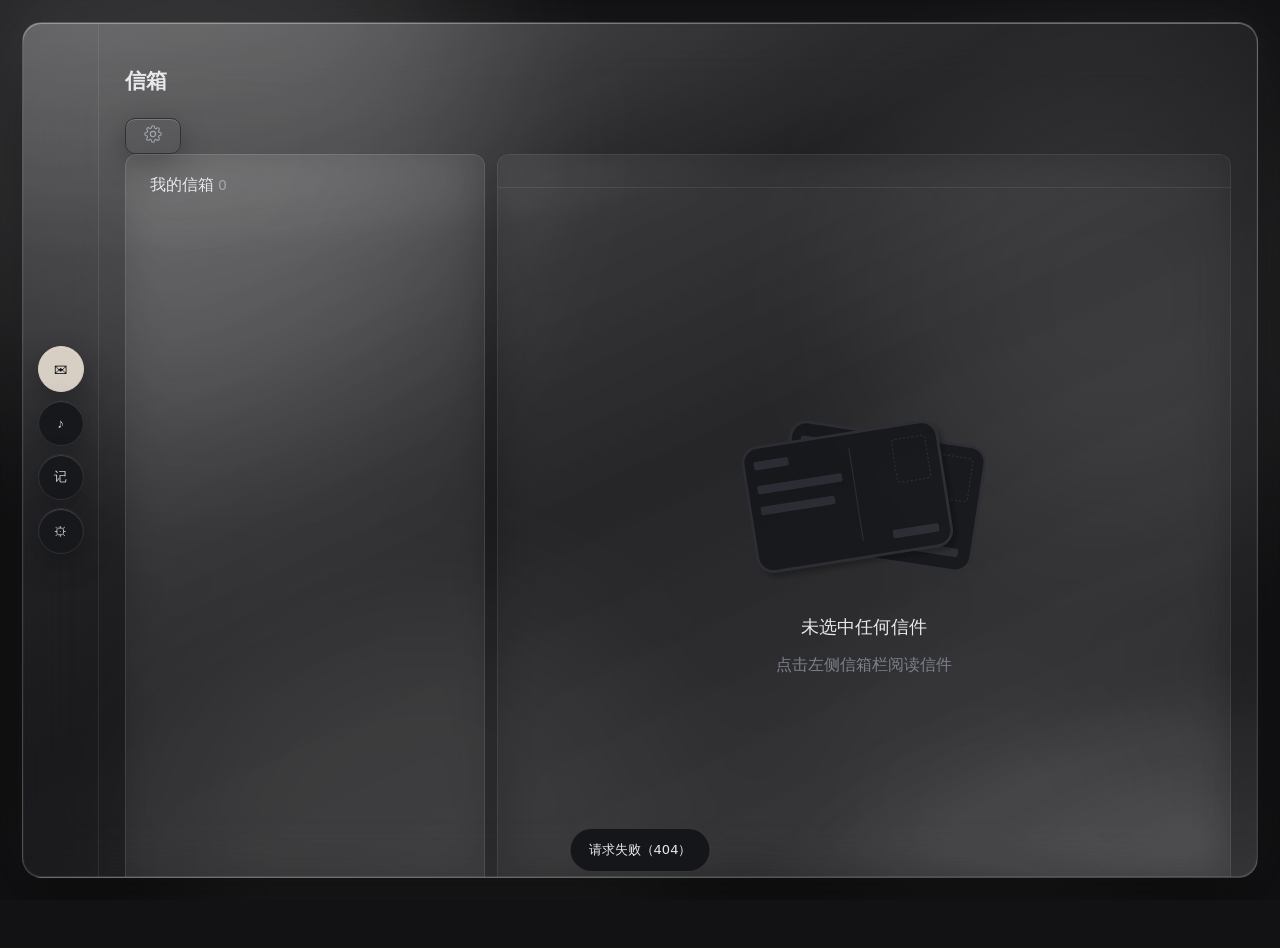
==== commit 700021b2: "界面按原版重做：信箱双栏、真信卡样式、多歌单、补齐缺失宿主 一、信卡真的没有样式（最严重的一个） mail-ui.js 产出的类是 .mail-responsive-card / .mail-card" ====
--- a/app/public/index.html
+++ b/app/public/index.html
@@ -9,15 +9,37 @@
 <link rel="icon" href="/favicon.ico" sizes="any">
 <link rel="shortcut icon" href="/favicon.ico">
 <link rel="stylesheet" href="styles.css">
+<!-- ★ 原版排版表（2026-10-18）：信箱两栏 / 明信片 / 信封动画 / 全屏播放页的几何
+     逐条照抄原版游戏，只把材质换成液态玻璃。放在 styles.css 之后，同优先级时后写的赢。 -->
+<link rel="stylesheet" href="styles-original.css">
 </head>
 <body>
 <div id="glassBg"><i></i><i></i><i></i><i></i></div>
 
+<!-- ★★ 舞台层（2026-10-18 补）：一支视频都不在时，这里是一片透明，底下的
+     #glassBg 氛围渐变照样露出来当兜底；有素材时才 body.stage-on 把它们请出来。
+     app.js 里 stageCrossFade() / pumpBackdrop() / stopStage() 都按这五个 id 取元素，
+     之前 index.html 一个都没有 —— 于是整条「按当前时段播放演奏视频」的链路
+     从第一版起就是死的（解析不报错，因为取元素那几处都带 ?. 或先判空）。
+     两个 <video> 是交叉淡入用的：换时段时新的在上面，旧的转 under 慢慢淡出。
+     ★ muted + playsinline 不是可选项：没有 muted 的话浏览器直接拒绝自动播放，
+       整个舞台就永远黑着。preload=auto 让它一进页面就开始缓冲。
+     ★ #cbg 是 80×50 的小画布，每 1.2 秒从正在播的那支视频抓一帧，CSS 放大 + 模糊
+       铺满当「模糊延伸」背景 —— 不另解一路视频，代价几乎为零。 -->
+<div id="stage">
+  <canvas id="cbg" width="80" height="50"></canvas>
+  <video id="stageVideo" class="under" muted playsinline preload="auto"></video>
+  <video id="stageVideoB" class="under" muted playsinline preload="auto"></video>
+</div>
+
 <!-- ★ 只在原生窗口里露出来。外壳的 MainWindow 是**无边框**窗口，
-     拖动 / 收进托盘 / 退出这三件事 Windows 不会再替我们做，得页面发一句话给 C#。
-     在浏览器里打开时这一整条不显示 —— 那时浏览器自带标题栏，不该再来一套。 -->
+     拖动 / 最小化 / 放大 / 退出这四件事 Windows 不会再替我们做，得页面发一句话给 C#。
+     在浏览器里打开时这一整条不显示 —— 那时浏览器自带标题栏，不该再来一套。
+     ★ 放大钮（2026-10-18 补）：之前只有「收进托盘」和「退出」，用户报过少一个放大键。
+       它是**切换**：已是最大化就还原。图标由 app.js 的 syncMaxIcon() 跟着窗口状态改。 -->
 <div class="winchrome" id="winchrome" hidden>
   <button class="wc" id="wcMin" type="button" title="收进托盘" aria-label="收进托盘">—</button>
+  <button class="wc" id="wcMax" type="button" title="放大窗口" aria-label="放大窗口">□</button>
   <button class="wc wc-x" id="wcQuit" type="button" title="退出程序" aria-label="退出程序">×</button>
 </div>
 
@@ -32,67 +54,138 @@
   </div>
 
   <div class="main">
-    <!-- 信箱 -->
-    <section class="page on" id="page-mail">
-      <h2>信箱</h2>
-      <p class="sub">写给她，等她回。也偶尔，她会先写给你。</p>
-
-      <div class="card">
-        <h3>写一封信</h3>
-        <textarea id="compose" placeholder="想说什么就写什么。短一点也没关系。"></textarea>
-        <div style="margin-top:12px;display:flex;gap:10px;align-items:center">
-          <button class="pri" id="sendBtn">寄出</button>
-          <span class="hint" id="composeHint">一封信最多 4000 字</span>
-        </div>
-      </div>
-
-      <div class="card">
-        <h3>往来</h3>
-        <!-- 左列表、右读信 —— 跟原版 .mail-box 一个分栏口径。
-             ★ 这两个 id 是 app.js 的硬依赖（renderReader():142-148 与 showCompose():276-277），
-               少了它们 renderReader 一上来就在 null 上设 .hidden，整段读信逻辑当场抛错：
-               点一封不会显示内容，而且错误会被全局 onerror 塞进 toast 顶掉正常提示。 -->
-        <div class="mail-split">
-          <div id="letters"></div>
-          <div class="mail-reader">
-            <div id="reader" hidden></div>
-            <div id="mailEmpty" class="mail-empty">
-              <p class="es">还没有信。左下角可以写第一封。</p>
+    <!-- 信箱（2026-10-18 照原版重排）：左 mail-sidebar 列表 + 右 mail-content 阅读区。
+         ★ 原版口径：.mail-sidebar 是 flex-1 min-w-200 max-w-360 p-3 rounded-2，
+           .mail-content 是 flex-[2] min-w-[548px]，两者 h-full，中间 gap 12px。
+         ★ 写信用的是侧栏底部的 .mail-footer 条（原版就长这样），不再是一张卡。
+         ★ #letters / #writer 里的行由 app.js 的 renderMailList() 画，
+           右边的卡面由 renderReader() / showCompose() 画。 -->
+    <section class="page on is-mail" id="page-mail">
+      <!-- ★ 页顶栏（2026-10-18 用户要求）：左边大字「信箱」，右边齿轮。
+           ★ 原版没有「测试版」徽标那东西的等价物是页标题 + 右侧图标按钮，这里只照结构。
+           ★ 齿轮就是去设置页 —— 而不是再做一个独立的设置入口，
+             那个入口本来就在左栏第 4 个圆钮上，两者指向同一处（app.js 的 gear 处理器）。
+           ★ 内边距跟 .page 原来的 24/26 对齐（量过：#page-mail 的实际内边距是
+             24px 26px 32px；顶栏接管这层留白后，.page 自己的 padding 归零，
+             否则内容会被缩进两遍 —— 见 styles-original.css 的 .page-head）。 -->
+      <div class="page-head">
+        <h1 class="page-head-title">信箱</h1>
+        <button class="page-head-gear" id="mailGear" type="button" title="设置" aria-label="设置">
+          <svg viewBox="0 0 24 24" width="18" height="18" aria-hidden="true">
+            <path d="M12 15.5a3.5 3.5 0 1 0 0-7 3.5 3.5 0 0 0 0 7Z" fill="none"
+                  stroke="currentColor" stroke-width="1.6"/>
+            <path d="M19.4 15a1.7 1.7 0 0 0 .34 1.87l.06.06a2 2 0 1 1-2.83 2.83l-.06-.06a1.7 1.7 0 0 0-1.87-.34
+                     1.7 1.7 0 0 0-1.03 1.56V21a2 2 0 1 1-4 0v-.11a1.7 1.7 0 0 0-1.11-1.56 1.7 1.7 0 0 0-1.87.34l-.06.06
+                     a2 2 0 1 1-2.83-2.83l.06-.06a1.7 1.7 0 0 0 .34-1.87 1.7 1.7 0 0 0-1.56-1.03H3a2 2 0 1 1 0-4h.11
+                     a1.7 1.7 0 0 0 1.56-1.11 1.7 1.7 0 0 0-.34-1.87l-.06-.06a2 2 0 1 1 2.83-2.83l.06.06a1.7 1.7 0 0 0 1.87.34
+                     H9a1.7 1.7 0 0 0 1.03-1.56V3a2 2 0 1 1 4 0v.11a1.7 1.7 0 0 0 1.03 1.56 1.7 1.7 0 0 0 1.87-.34l.06-.06
+                     a2 2 0 1 1 2.83 2.83l-.06.06a1.7 1.7 0 0 0-.34 1.87V9a1.7 1.7 0 0 0 1.56 1.03H21a2 2 0 1 1 0 4h-.11
+                     a1.7 1.7 0 0 0-1.49.97Z"
+                  fill="none" stroke="currentColor" stroke-width="1.5" stroke-linecap="round"/>
+          </svg>
+        </button>
+      </div>
+      <div class="mailbox">
+        <div class="mail-sidebar">
+          <div class="mail-header">
+            <span class="mail-header-title">我的信箱</span>
+            <span class="mail-header-count" id="mailCount">0</span>
+          </div>
+          <div class="mail-list" id="letters"></div>
+          <div class="mail-footer">
+            <div class="mail-footer-inner">
+              <div class="mail-footer-label">
+                <span class="mail-footer-title">给林离写信</span>
+                <span class="mail-footer-sub" id="composeQuota"></span>
+              </div>
+              <button class="mail-footer-action-button" id="writeBtn" type="button">写信</button>
             </div>
           </div>
         </div>
+
+        <div class="mail-content">
+          <div class="mail-content-header" id="mailHeader"></div>
+          <!-- ★ 右栏里只有「空态」是固定 DOM。读信卡与写信卡都由 mail-ui.js **自己建元素**
+               塞进这个 #mailBody（renderCard / openCompose），这里不能再放第二套 ——
+               放了就会生成重复 id（openCompose 自己也建 #compose / #sendBtn）。 -->
+          <div class="mail-content-body" id="mailBody">
+            <div class="mail-content-empty" id="mailEmpty">
+              <div class="mailbox-empty-art"></div>
+              <div class="mail-content-empty-title">未选中任何信件</div>
+              <div class="mail-content-empty-sub">点击左侧信箱栏阅读信件</div>
+            </div>
+          </div>
+        </div>
       </div>
     </section>
 
-    <!-- 曲库 -->
-    <section class="page" id="page-library">
-      <h2>曲库</h2>
-      <p class="sub">指向本机目录，不随包发放 —— 那批曲子 48.65 GB，塞不进安装包。</p>
-      <div class="card">
-        <h3>曲库目录</h3>
-        <div style="display:flex;gap:10px;align-items:center">
-          <input id="libraryDir" placeholder="E:\linlimusic" style="flex:1">
-          <button class="pri" id="saveLibraryDir">保存</button>
-        </div>
-        <p class="hint" id="libraryState" style="margin-top:10px"></p>
-      </div>
-      <div class="card">
-        <h3>曲库里的曲目</h3>
-        <div style="display:flex;gap:10px;align-items:center;margin-bottom:12px">
-          <button class="pri" id="importRandom">随机导入一首</button>
-          <span class="hint">导入后才会出现在下面，并可以按当前时段播放</span>
-        </div>
-        <div id="songs"></div>
-      </div>
-
-      <div class="card">
-        <h3>已导入</h3>
-        <div id="imported"></div>
-      </div>
-
-      <div class="card">
-        <h3>播放</h3>
-        <div id="player"><p class="hint">还没有播放。点上面任意一首的「按当前时段播放」。</p></div>
+    <!-- 曲库（2026-10-18 照原版重排）：左曲目列表 + 右播放区，沿用信箱那套两栏骨架。
+         ★ 原版游戏没有「曲库」页（曲子从游戏里来、按当前时段自动播），所以这里只有
+           骨架照搬、内容按我们自己的功能来。左上角的目录输入沿用 .mail-header 的内边距。 -->
+    <section class="page is-library" id="page-library">
+      <div class="library">
+        <div class="library-sidebar">
+          <div class="mail-header">
+            <span class="mail-header-title">曲库</span>
+            <span class="mail-header-count" id="songCount">0</span>
+          </div>
+          <!-- ★ 原版曲库页的四个页签（古典 / ACG / 轻音乐 / 我的上传），
+               当前页签底下有一道 2px 的下划线；文案来自原版语言包
+               zh-cn-bd81633d.js：A="古典"、M="抒情"、D="摇滚"、E="爵士"、
+               U="全部"，页签框用的是 tour-song-list。 -->
+          <div class="library-tabs" id="libraryTabs"></div>
+          <!-- 曲库目录的说明按钮（那个 (i)）。★ 2026-10-18 之前没有宿主 ——
+               app.js 里 `$("libHelp")?.addEventListener(...)` 的 ?. 把它静默吞了，
+               点下去什么都不发生，也不报错。 -->
+          <button class="library-help" id="libHelp" type="button"
+                  title="曲子目录怎么用" aria-label="说明">i</button>
+          <div class="library-field">
+            <input id="libraryDir" placeholder="E:\linlimusic">
+            <button id="saveLibraryDir" type="button">保存</button>
+          </div>
+          <!-- 分档结果摊开写在这一行（app.js 的 loadLibrary 往 #libraryState2 写）：
+               用户扫一眼就知道"导入时自动分档"分成了几档，不用自己点页签数。 -->
+          <div class="library-note" id="libraryState2"></div>
+          <!-- ★ 三列表头（# / 曲目 / 模式）—— 必须放在列表 #songs **之前**：
+                原版它就是贴着列表上沿的一行（`#` `曲目` `模式` + 下横线）。
+                右侧 .library-content 是原版 .player-container（纯黑舞台），表頭贴过去会跟画面抢地方。 -->
+          <div class="song-list-head" aria-hidden="true">
+            <span class="song-list-head-index">#</span>
+            <span class="song-list-head-title">曲目</span>
+            <span class="song-list-head-mode">模式</span>
+          </div>
+          <!-- 「已入库」的几个 chip（loadImported 往这里画，最多 4 个，点一下就在右侧放）。
+               ★ 它在曲库页重做时被删过，代码还在往这里写 —— 表面上看不出坏，
+                 其实是「入库之后没有快捷入口」这件事一直缺着。 -->
+          <div class="imported-strip" id="imported"></div>
+          <div class="mail-list" id="songs"></div>
+          <div class="mail-footer">
+            <div class="mail-footer-inner">
+              <div class="mail-footer-label">
+                <span class="mail-footer-title">已导入</span>
+                <span class="mail-footer-sub" id="importedCount"></span>
+              </div>
+              <button class="mail-footer-action-button" id="importRandom" type="button">随机导入</button>
+            </div>
+          </div>
+        </div>
+
+        <div class="library-content">
+          <div class="mail-content-header" id="libraryHeader">
+            <div class="mail-content-header-text">
+              <div class="mail-content-title">演奏</div>
+              <div class="mail-content-sub" id="libraryState">还没有播放</div>
+            </div>
+            <div class="mail-content-actions">
+              <button class="library-field button" id="playFullscreen" type="button">全屏看演奏</button>
+            </div>
+          </div>
+          <!-- 右侧这块就是原版 .player-container 的同款：纯黑底 + video contain。
+                ★ 之前这里是一排 h3 卡片（曲库里的曲目 / 已导入 / 播放），跟原版完全是两种东西。 -->
+          <div class="library-stage">
+            <div id="player"><p class="player-hint">还没有播放。左栏点一首的「播放」。</p></div>
+          </div>
+        </div>
       </div>
     </section>
 
@@ -188,11 +281,122 @@
           <button id="checkProactive">现在判断一次</button>
           <span class="hint" id="proactiveVerdict"></span>
         </div>
+        <!-- ★ 近况层开关（T9）：键名由 app/harness/行为参数.json 的
+             nearTerm.userToggle.key 定，不是这里自己起的。文字用 label 但显示的是
+             JSON 里的 label（fillProactive 会覆盖 textContent），这里写的是兜底。
+             ★ 这个宿主之前不存在 —— fillProactive() 一进设置页就在 null 上设 .checked，
+               整段设置页的填充当场抛错，下面的「关于」「协议」也就都没填上。 -->
+        <label class="row" style="align-items:center;gap:8px;margin-top:14px;cursor:pointer">
+          <input id="proactiveKeepShape" type="checkbox">
+          <span id="proactiveKeepShapeLabel">保持她现在的样子</span>
+        </label>
+      </div>
+
+      <div class="card">
+        <h3>背景视频</h3>
+        <p>桌面与窗口后面那层循环壁纸。关掉之后界面回到纯色底，省电、也省显卡。</p>
+        <label class="row" style="align-items:center;gap:8px;cursor:pointer">
+          <input id="stageWallpaper" type="checkbox">
+          <span>显示背景视频</span>
+        </label>
+      </div>
+
+      <!-- 待机：素材在不在、环境音开关。★ 这一块以前没有宿主（#idleState / #idleAmbience 都不存在），
+           refreshIdle() 一进来就 `if (!box && !toggle) return;` —— 整个待机设置从来没显示过。 -->
+      <div class="card">
+        <h3>待机画面</h3>
+        <p id="idleState" class="hint">正在读取……</p>
+        <label class="row" style="align-items:center;gap:8px;cursor:pointer">
+          <input id="idleAmbience" type="checkbox">
+          <span>播放环境音</span>
+        </label>
+      </div>
+
+      <!-- 信件字体：两支各一行（letter = 林离写给你的，compose = 你自己写的）。
+           ★ 字体**不随包**：随包就等于替用户分发别人的字体，而且要背 21 MB。
+             所以这里只给「导入」和「去官网下载」两个动作，网址走白名单（见 openExternal）。 -->
+      <div class="card">
+        <h3>信件字体</h3>
+        <p class="hint">字体不随程序分发。想跟原版字迹一致，自己去下面那两个官网下（个人非商业免费），下好在这导入。</p>
+        <div class="font-slot" data-slot="letter">
+          <div class="font-slot-name">林离写的信</div>
+          <div class="font-slot-state" id="fontState-letter">正在读取……</div>
+          <div class="font-slot-url hint" id="fontUrl-letter"></div>
+          <div class="font-slot-actions">
+            <button id="fontImport-letter" type="button">导入字体文件</button>
+            <button class="lnk" id="fontDownload-letter" type="button">去官网下载</button>
+          </div>
+        </div>
+        <div class="font-slot" data-slot="compose">
+          <div class="font-slot-name">你自己写的信</div>
+          <div class="font-slot-state" id="fontState-compose">正在读取……</div>
+          <div class="font-slot-url hint" id="fontUrl-compose"></div>
+          <div class="font-slot-actions">
+            <button id="fontImport-compose" type="button">导入字体文件</button>
+            <button class="lnk" id="fontDownload-compose" type="button">去官网下载</button>
+          </div>
+        </div>
+        <div style="display:flex;gap:10px;align-items:center;margin-top:6px">
+          <button id="fontRecheck" type="button">重新检查</button>
+        </div>
+        <!-- 两支共用的隐藏 file input（pickFontFile 先记 pendingFontSlot 再点它） -->
+        <input id="fontFile" type="file" accept=".ttf,.otf,.ttc,.woff,.woff2" hidden>
+      </div>
+
+      <!-- ================= 数据备份与恢复 =================
+           ★ 照姊妹项目「高级设置 → 诊断 → 数据备份与恢复」那一块做（data-safety.js + diagnostics-panel.js）：
+             备份 → 看内容 → 恢复（重启生效，恢复前自动留档）+ 导出/导入（换电脑）。
+           ★ 它解决的是一个真实存在过的坑：备份只写不读 —— 改时段、导入前一都会留一份，
+             可出事时用户没有任何恢复入口，只能对着文件干瞪眼。 -->
+      <div class="card" id="dataSafetyCard">
+        <h3>数据备份与恢复</h3>
+        <p class="hint" id="dataSafetySummary">正在读取备份列表……</p>
+
+        <div class="ds-actions">
+          <button class="pri" id="dsBackup" type="button">立即备份</button>
+          <button id="dsReveal" type="button">打开备份目录</button>
+          <button id="dsExport" type="button">导出全部数据</button>
+          <button id="dsImport" type="button">一键导入</button>
+          <input id="dsImportFile" type="file" accept=".zip" hidden>
+        </div>
+
+        <p class="hint" id="dataSafetyStatus"></p>
+        <div class="ds-pending" id="dsPending" hidden></div>
+        <div class="ds-list" id="dsList"></div>
+
+        <div class="ds-periodic">
+          <div class="font-slot-name">周期自动备份</div>
+          <p class="hint" id="dsPeriodicStatus">正在读取……</p>
+          <div class="ds-periodic-row">
+            <label class="row" style="align-items:center;gap:8px;cursor:pointer">
+              <input id="dsPeriodicEnabled" type="checkbox">
+              <span>自动备份</span>
+            </label>
+            <label class="ds-inline">每 <input id="dsPeriodicDays" type="number" min="1" max="30"> 天一次</label>
+            <label class="ds-inline">最多留 <input id="dsPeriodicKeep" type="number" min="1" max="60"> 份</label>
+            <button id="dsPeriodicSave" type="button">保存</button>
+            <button id="dsPeriodicCleanup" type="button">清理旧的</button>
+          </div>
+        </div>
+      </div>
+
+      <!-- 从旧程序搬信进来（.soul 导入）。★ 这套宿主也缺失过 —— pickSoul 绑定的
+           #soulPick / #soulState / #soulConfirm 全不存在，整块功能等于没做。 -->
+      <div class="card">
+        <h3>从旧程序搬信进来</h3>
+        <p class="hint">选一个 .soul 归档。程序先只读一遍告诉你里面有多少封信，你确认了才写进本机的库；写之前会先备份。</p>
+        <div style="display:flex;gap:10px;align-items:center;flex-wrap:wrap">
+          <button id="soulPick" type="button">选择 .soul 文件</button>
+          <button class="pri" id="soulConfirm" type="button" disabled>确认导入</button>
+        </div>
+        <p class="hint" id="soulState"></p>
+        <input id="soulFile" type="file" accept=".soul" hidden>
       </div>
 
       <div class="card">
         <h3>关于</h3>
-        <p>这是一个完全本机的程序：不依赖游戏本体，不上传任何内容，没有账号，也不扣费。信件与记忆都在这台机器上。</p>
+        <p>这是一个完全本机的程序：不依赖游戏本体，不上传任何内容，没有账号。信件与记忆都在这台机器上。</p>
+        <p class="hint">回信需要你自己填 API Key，费用由你用的模型服务方按量计收；本程序不代收任何费用。</p>
         <p class="hint" id="dataDir"></p>
       </div>
 
@@ -254,9 +458,197 @@
   </div>
 </div>
 
+<!-- 字体引导弹窗：两支字体都没导入时问一次（app.js 的 fontModal() 里 __maybeAskFont）。
+     ★ 这个宿主在 2026-10-18 之前是不存在的 —— fontModal() 第一行 `if (!modal) return;` 直接退出，
+       于是「引导用户去装字体」这件事从头到尾没发生过一次，也不报错。
+     ★ 只走「导入本地文件」和「去官网下载」两条路：程序自己不抓字体（那等于替用户分发）。
+     ★ 结构照 #legalModal / #introModal，天然就是同一套液态玻璃，不另写样式。 -->
+<div class="modal" id="fontModal" hidden>
+  <div class="modal-mask" data-close="1"></div>
+  <div class="modal-box" role="dialog" aria-modal="true" aria-labelledby="fontTitle">
+    <div class="modal-head">
+      <h3 id="fontTitle">想让字迹跟原版一样？</h3>
+      <button class="modal-x" data-close="1" aria-label="关闭">✕</button>
+    </div>
+    <div class="modal-body">
+      <p>原版用的那两支字体（新蒂文徵宋 / 新蒂茶园体）有版权，<b>不能随这个程序一起分发</b>。</p>
+      <p>想看到一模一样的字迹，得你自己去官网下（个人非商业免费），下好之后在设置里导入 ——
+        字体只存在本程序的数据目录，不会装进你的系统字体。</p>
+      <p class="hint">不导入也能用，只是信件会退回系统楷体。</p>
+    </div>
+    <div class="modal-foot">
+      <button id="fontLater">以后再说</button>
+      <button id="fontPage">先去官网看看</button>
+      <button class="pri" id="fontPick">导入字体文件</button>
+    </div>
+  </div>
+</div>
+
+
+     .player-container 纯黑铺满 + 两枚 video 交叉淡入（只有 .active 那枚 opacity:1）
+     + .watermark-overlay 斜向平铺水印。原版是整屏独立窗口，我们是 1180×820 的内嵌窗口，
+     所以它铺满 .win 的那块内容区，靠左上角那条玻璃条「返回」退出来。
+     ★ 两枚 video 必须都在 DOM 里：原版就是 A/B 双缓冲，换曲时新的 active、旧的淡出。 -->
+<div class="player-page" id="playerPage" hidden>
+  <div class="player-container">
+    <div class="video-wrapper">
+      <video id="playVideoA" muted playsinline preload="auto"></video>
+      <video id="playVideoB" muted playsinline preload="auto"></video>
+    </div>
+  </div>
+  <!-- ★ 水印层：原版 webplayer 有 .watermark-overlay（斜向平铺 uid），我们**不做**
+       （用户 2026-10-18 明确要求去掉，且姊妹程序已有去水印方案）。
+       这里保留一条空注释说明"故意不实现"，免得后来人以为漏了又加回来。 -->
+  <!-- ★ 顶栏只留标题与时段。原先这里有个 `#playerBack` 的「返回」按钮，
+       现在它挪进了底部控制条最左边（见下），一个按钮只能有一个 id。 -->
+  <div class="player-topbar">
+    <span class="player-title" id="playerTitle"></span>
+    <span class="player-slot" id="playerSlot"></span>
+  </div>
+  <p class="player-hint" id="playerEmpty">这一档还没有曲目</p>
+  <!-- 播放控制条：照原版 `.lite-playback-control`（main-31595bd3.js:339701）逐个元素复刻。
+       原版骨架 = 左「封面 + 曲名跑马灯」｜中「模式/上一首/播放/下一首/音量 + 进度条 + 时间」｜右「画中画」。
+       尺寸口径（原版 tailwind 类）：条高靠 px-5 pt-3 pb-2、栏宽 200px、封面 w-16 h-16(64) rounded-1(6)、
+       曲名 text-body-m(14/22)、时间 text-body-s(12) w-10、播放圆钮 w-10 h-10(40) rounded-full bg-primary-2、
+       其余图标钮 w-8 h-8(32) hover:bg-grey-1 rounded-1、进度条 max-w-[480px]。
+       ★ 这些 id（pbPrev/pbPlay/pbNext/pbMute/pbLine/pbFill/pbTime）是 app.js 里早就接好的线，
+         重排演奏页时必须给回来 —— 少了它们只是"点了没反应"，界面上看不出缺件。
+       ★ 图标一律内联 SVG（原版全站零 emoji），viewBox 24、currentColor。
+       ★ 我方多一个「返回」：原版播放器是独立窗口，我们内嵌在全屏页里，得有条路退出去。 -->
+  <div class="player-bar" id="playerBar">
+    <button class="player-back" id="playerBack" type="button" title="返回信箱">
+      <svg viewBox="0 0 24 24" width="18" height="18" aria-hidden="true"><path d="M14.5 5.5L8 12l6.5 6.5" stroke="currentColor" stroke-width="1.8" fill="none" stroke-linecap="round" stroke-linejoin="round"/></svg>
+    </button>
+
+    <!-- 左：正在播的那首（封面 64 + 曲名，长了跑马灯） -->
+    <div class="player-now">
+      <div class="player-cover" id="pbCover"><span id="pbCoverText">♪</span></div>
+      <div class="player-now-text">
+        <span class="player-now-name" id="pbName">还没有播放</span>
+        <span class="player-now-sub" id="pbSlot"></span>
+      </div>
+    </div>
+
+    <!-- 中：控制 + 进度 -->
+    <div class="player-center">
+      <div class="player-controls">
+        <button class="player-btn" id="pbMode" type="button" title="循环方式">
+          <svg viewBox="0 0 24 24" width="18" height="18" aria-hidden="true"><path d="M4 9a5 5 0 0 1 5-5h9m0 0l-3-3m3 3l-3 3M20 15a5 5 0 0 1-5 5H6m0 0l3 3m-3-3l3-3" stroke="currentColor" stroke-width="1.7" fill="none" stroke-linecap="round" stroke-linejoin="round"/></svg>
+        </button>
+        <button class="player-btn" id="pbPrev" type="button" title="上一首"><svg viewBox="0 0 24 24" width="18" height="18" aria-hidden="true"><path d="M6 5v14M20 5.5v13a1 1 0 0 1-1.5.87L9 13.37a1 1 0 0 1 0-1.74l9.5-6A1 1 0 0 1 20 5.5z" fill="currentColor"/></svg></button>
+        <button class="player-btn is-main" id="pbPlay" type="button" title="播放 / 暂停"><svg viewBox="0 0 24 24" width="18" height="18" aria-hidden="true"><path d="M7 4.5v15l12-7.5z" fill="currentColor"/></svg></button>
+        <button class="player-btn" id="pbNext" type="button" title="下一首"><svg viewBox="0 0 24 24" width="18" height="18" aria-hidden="true"><path d="M18 5v14M4 5.5v13a1 1 0 0 0 1.5.87l9.5-6a1 1 0 0 0 0-1.74l-9.5-6A1 1 0 0 0 4 5.5z" fill="currentColor"/></svg></button>
+        <button class="player-btn" id="pbMute" type="button" title="静音"><svg viewBox="0 0 24 24" width="18" height="18" aria-hidden="true"><path d="M4 9h3l4.5-3.5v13L7 15H4z" fill="currentColor"/><path d="M15.5 9a4 4 0 0 1 0 6M18 6.5a7.5 7.5 0 0 1 0 11" stroke="currentColor" stroke-width="1.7" fill="none" stroke-linecap="round"/></svg></button>
+      </div>
+      <div class="player-line">
+        <span class="player-time" id="pbNow">0:00</span>
+        <div class="player-progress" id="pbLine"><div class="player-progress-fill" id="pbFill"></div></div>
+        <span class="player-time" id="pbTime">0:00</span>
+      </div>
+    </div>
+
+    <!-- 右：原版这里是画中画（pip）。我方没有小窗，留一块等宽的占位，
+         让中间那组控制在整条里保持居中 —— 删掉它，进度条会整体右移。 -->
+    <div class="player-right"></div>
+  </div>
+</div>
+
+<!-- 信封弹层（照原版 MailBoxEnvelope 复刻）：
+     三个 SVG 图层叠出信封（主体 #f0ede7 / 左翼 #ece9e2 / 右翼 #e3e0d9 / 封口 #f2efea），
+     信纸 485×265 压在信封里；点一下 ⇒ .is-opening ⇒ letter-fly 1.4s 把信纸抽出来放大到 671×378，
+     同时信封壳往下走 120px 并淡出，最后只剩一封信。
+     ★ 三个 <filter> 里的 color-interpolation-filters="sRGB" 不能省：默认 linearRGB 会让
+       阴影色偏，原版每一处都写了这一句。 -->
+<div class="mail-envelope-overlay" id="envelopeOverlay" hidden>
+  <div class="mail-envelope-scene" id="envelopeScene">
+    <div class="mail-envelope" id="envelope">
+      <div class="mail-envelope__shell">
+        <div class="mail-envelope__container">
+          <svg class="mail-envelope__layer" width="533" height="455" viewBox="0 0 533 455" fill="none">
+            <defs>
+              <filter id="env_back" x="0" y="0" width="533" height="475.5" filterUnits="userSpaceOnUse" color-interpolation-filters="sRGB">
+                <feFlood flood-opacity="0" result="BackgroundImageFix"></feFlood>
+                <feBlend mode="normal" in="SourceGraphic" in2="BackgroundImageFix" result="shape"></feBlend>
+                <feColorMatrix in="SourceAlpha" type="matrix" values="0 0 0 0 0 0 0 0 0 0 0 0 0 0 0 0 0 0 127 0" result="hardAlpha"></feColorMatrix>
+                <feOffset dy="20"></feOffset>
+                <feGaussianBlur stdDeviation="20"></feGaussianBlur>
+                <feComposite in2="hardAlpha" operator="arithmetic" k2="-1" k3="1"></feComposite>
+                <feColorMatrix type="matrix" values="0 0 0 0 0 0 0 0 0 0 0 0 0 0 0 0 0 0 0.25 0"></feColorMatrix>
+                <feBlend mode="normal" in2="shape" result="effect1"></feBlend>
+              </filter>
+            </defs>
+            <g filter="url(#env_back)">
+              <path d="M533.001 153.812L277.267 2.836C270.945 -0.945 263.055 -0.945 256.733 2.836L0.001 154.41L0 455.5H533L533.001 153.812Z" fill="#f0ede7"></path>
+            </g>
+          </svg>
+          <svg class="mail-envelope__layer" width="533" height="455" viewBox="0 0 533 455" fill="none" style="z-index:2">
+            <defs>
+              <filter id="env_left" x="-20%" y="-20%" width="140%" height="140%" filterUnits="objectBoundingBox" color-interpolation-filters="sRGB">
+                <feFlood flood-opacity="0" result="BackgroundImageFix"></feFlood>
+                <feColorMatrix in="SourceAlpha" type="matrix" values="0 0 0 0 0 0 0 0 0 0 0 0 0 0 0 0 0 0 127 0" result="hardAlpha"></feColorMatrix>
+                <feOffset dy="-8"></feOffset>
+                <feGaussianBlur stdDeviation="10"></feGaussianBlur>
+                <feComposite in2="hardAlpha" operator="out"></feComposite>
+                <feColorMatrix type="matrix" values="0 0 0 0 0 0 0 0 0 0 0 0 0 0 0 0 0 0 0.25 0"></feColorMatrix>
+                <feBlend mode="normal" in2="BackgroundImageFix" result="effect1"></feBlend>
+                <feBlend mode="normal" in="SourceGraphic" in2="effect1" result="shape"></feBlend>
+              </filter>
+            </defs>
+            <g filter="url(#env_left)">
+              <path d="M0 154L0 455L266.5 304.5Z" fill="#ece9e2"></path>
+            </g>
+          </svg>
+          <svg class="mail-envelope__layer" width="533" height="455" viewBox="0 0 533 455" fill="none" style="z-index:2">
+            <defs>
+              <filter id="env_right" x="-20%" y="-20%" width="140%" height="140%" filterUnits="objectBoundingBox" color-interpolation-filters="sRGB">
+                <feFlood flood-opacity="0" result="BackgroundImageFix"></feFlood>
+                <feColorMatrix in="SourceAlpha" type="matrix" values="0 0 0 0 0 0 0 0 0 0 0 0 0 0 0 0 0 0 127 0" result="hardAlpha"></feColorMatrix>
+                <feOffset dy="-8"></feOffset>
+                <feGaussianBlur stdDeviation="10"></feGaussianBlur>
+                <feComposite in2="hardAlpha" operator="out"></feComposite>
+                <feColorMatrix type="matrix" values="0 0 0 0 0 0 0 0 0 0 0 0 0 0 0 0 0 0 0.25 0"></feColorMatrix>
+                <feBlend mode="normal" in2="BackgroundImageFix" result="effect1"></feBlend>
+                <feBlend mode="normal" in="SourceGraphic" in2="effect1" result="shape"></feBlend>
+              </filter>
+            </defs>
+            <g filter="url(#env_right)">
+              <path d="M533 154L533 455L266.5 304.5Z" fill="#e3e0d9"></path>
+            </g>
+          </svg>
+          <svg class="mail-envelope__layer" width="533" height="455" viewBox="0 0 533 455" fill="none" style="z-index:3">
+            <defs>
+              <filter id="env_bottom" x="0" y="-20" width="533" height="475" filterUnits="userSpaceOnUse" color-interpolation-filters="sRGB">
+                <feFlood flood-opacity="0" result="BackgroundImageFix"></feFlood>
+                <feBlend mode="normal" in="SourceGraphic" in2="BackgroundImageFix" result="shape"></feBlend>
+                <feColorMatrix in="SourceAlpha" type="matrix" values="0 0 0 0 0 0 0 0 0 0 0 0 0 0 0 0 0 0 127 0" result="hardAlpha"></feColorMatrix>
+                <feOffset dy="-20"></feOffset>
+                <feGaussianBlur stdDeviation="20"></feGaussianBlur>
+                <feComposite in2="hardAlpha" operator="arithmetic" k2="-1" k3="1"></feComposite>
+                <feColorMatrix type="matrix" values="0 0 0 0 0 0 0 0 0 0 0 0 0 0 0 0 0 0 0.15 0"></feColorMatrix>
+                <feBlend mode="normal" in2="shape" result="effect1"></feBlend>
+              </filter>
+            </defs>
+            <g filter="url(#env_bottom)">
+              <path d="M255.306 282.426C262.069 277.858 270.931 277.858 277.694 282.426L533 455H0L255.306 282.426Z" fill="#f2efea"></path>
+            </g>
+          </svg>
+          <div class="mail-envelope__hint" id="envelopeHint">点击打开信封</div>
+        </div>
+      </div>
+      <div class="mail-envelope__letter">
+        <div class="mail-envelope__letter-inner">
+          <div class="mail-envelope__letter-text" id="envelopeText"></div>
+        </div>
+        <button class="mail-letter__close" id="envelopeClose" type="button" aria-label="关闭">✕</button>
+      </div>
+    </div>
+  </div>
+</div>
+
 <div class="toast" id="toast"></div>
 <script src="legal.js"></script>
 <script src="app.js"></script>
+<script src="mail-ui.js"></script>
 <script type="module" src="rb-glass.js"></script>
 </body>
 </html>
--- a/app/public/styles.css
+++ b/app/public/styles.css
@@ -79,6 +79,55 @@
   from { transform: translate3d(0, 0, 0) scale(1); }
   to   { transform: translate3d(3vw, -2vw, 0) scale(1.08); }
 }
+
+/* ---- 舞台层（背景里那支演奏视频）----
+   ★ 层级：body > #stage(z-index:0) 与 #glassBg(z-index:0) 同层，
+     舞台排在 DOM 前面 ⇒ 后出现的 #glassBg 氛围球盖在视频上；.win 是 z-index:1，
+     永远在最上面。所以「视频在最底、玻璃面板浮在它上面」不靠额外层级，靠顺序。
+   ★ 默认全透明：没有素材（没入库、@key 也没配、assets 没随包）时这里什么也不画，
+     底下就是那层氛围渐变 —— 这正是「两种都没有就什么都不做」的兜底。
+   ★ 只有 body.stage-on 才显影：app.js 在真的拿到 url 之后才加这个类，
+     加之前不显影是为了避免黑屏闪一下。 */
+#stage {
+  position: fixed; inset: 0; z-index: 0;
+  overflow: hidden; pointer-events: none;
+  opacity: 0; transition: opacity 1.2s ease;
+}
+body.stage-on #stage { opacity: 1; }
+
+/* 模糊延伸的底层：80×50 的小画布被拉到满屏并重度模糊，当作「视频的边缘延伸」。
+   ★ 不直接铺满原始视频，是因为 16:9 的视频塞进不同比例的窗口必然留黑边；
+     这层模糊底正好把那两条黑边染成画面自己的颜色。 */
+#stage #cbg {
+  position: absolute; inset: 0;
+  width: 100%; height: 100%;
+  filter: blur(48px) saturate(140%) brightness(.66);
+  transform: scale(1.12);       /* 放大一点，把模糊造成的四周透明边推出视口 */
+}
+
+/* 两枚视频叠在同一位置，object-fit:contain 保证不裁画面（宁可留边，不切构图）。
+   换时段时新的从 under 状态淡入、旧的转 under 淡出，见 .under。 */
+#stage video {
+  position: absolute; inset: 0;
+  width: 100%; height: 100%;
+  object-fit: contain;
+  transition: opacity 1s ease, transform 1s ease;
+}
+#stage video.under { opacity: 0; transform: scale(1.02); }
+
+/* 写信卡上的邮戳小片。★ 用 float 而不是绝对定位：.card 没有定位上下文，
+   absolute 会一路找到视口，邮戳就跑到屏幕角上去了。float 让它停在右上，
+   又不把「寄出」按钮挤走（下面那行是 display:flex，会自己让开）。 */
+.write-stamp {
+  float: right;
+  width: 64px; height: 64px;
+  margin: 0 0 6px 10px;
+  border-radius: 8px;
+  overflow: hidden; pointer-events: none;
+  opacity: .9;
+}
+.write-stamp video,
+.write-stamp img { width: 100%; height: 100%; object-fit: contain; }
 
 /* ---- 原生窗口的窗口条 ----
    ★ 只有 body.native 才显示：外壳的 MainWindow 是无边框窗口，拖动/最小化/关闭
@@ -179,7 +228,11 @@
 .rb.on { background: var(--p2); color: #121214; border-color: var(--p2); }
 
 /* ---- .rb 真折射玻璃覆盖层 ---- */
-.rb-glass { position: fixed; pointer-events: none; z-index: 50; border-radius: 50%; }
+/* ★ 尺寸必须显式写成和 .rb 一样的 46px。
+   canvas 的 width/height 属性是**内部分辨率**（46×3=138，超采样用），不是显示尺寸；
+   只给属性不给 CSS 时，浏览器按 138×138 的固有尺寸排版 ⇒ 圆钮上压出一个 3 倍大的
+   玻璃圆盘，还会盖住左边的列表。rb-glass.js 里也设了一次（双保险，防止 CSS 被覆盖）。 */
+.rb-glass { position: fixed; width: 46px; height: 46px; pointer-events: none; z-index: 50; border-radius: 50%; }
 .rail.glass-on .rb { background: transparent !important; border-color: transparent !important; color: transparent !important; box-shadow: none !important; }
 
 /* ---- 内容区 ---- */
--- a/app/public/styles-original.css
+++ b/app/public/styles-original.css
@@ -0,0 +1,1462 @@
+/* ============================================================================
+   原版排版（BSide Olivia Lin Test 0.0.9.627）· 液态玻璃主题
+   ----------------------------------------------------------------------------
+   这张表逐条照抄原版 feapp\assets\index-9ba3e01a.css 与 webplayer\assets\
+   index-4aa47742.css 的几何与字号，只把颜色/材质换成我们的液态玻璃。
+
+   ★ 所有尺寸、边距、圆角、动画时长与缓动都取自原版原文，改动前先回原版核对：
+     - 信箱两栏：.mail-sidebar（min-w-200 / max-w-360 / p-3 / rounded-2）
+                 .mail-content（flex-[2] / min-w-[548px] / rounded-2）
+     - 列表条目：.mail-item（px-3 py-2 / gap-12px / rounded-8px / 图标 40×40）
+                 选中与悬停都是 background: var(--tp-surface-1)
+     - 明信片  ：.mail-box-reply-content 用 postcard_*.webp 做 100% 100% 背景，
+                 textarea 内边距 24/24/20/20、字号 20px、颜色 --tp-grey-0
+     - 信封    ：.mail-envelope__container 533×455；信纸 485×265 → 671×378；
+                 letter-fly 1.4s cubic-bezier(.4,0,.2,1)；
+                 内层从 scale(.7228) 同步放大到 scale(1)
+     - 播放页  ：.player-container 100vw×100vh 纯黑，video object-fit:contain，
+                 两枚 video 交叉（.active 才 opacity:1 z-index:2）
+     - 水印    ：canvas 平铺，14px sans-serif，rgba(255,255,255,.05)，rotate(-30°)
+   ========================================================================== */
+
+:root {
+  /* ---- 原版设计令牌（数值逐字照搬） ---- */
+  --tp-grey-0: #17181c;
+  --tp-grey-1: #232529;
+  --tp-grey-2: #2f3036;
+  --tp-grey-3: #33343b;
+  --tp-grey-4: #51545c;
+  --tp-grey-5: #63656e;
+  --tp-grey-6: #7d818c;
+  --tp-grey-7: #a1a5ad;
+  --tp-grey-8: #ced2d4;
+  --tp-grey-9: #e8e9eb;
+  --tp-primary-0: #fffbf0;
+  --tp-primary-1: #e6e0d8;
+  --tp-primary-2: #d8cfc4;
+  --tp-primary-3: #b3a69a;
+  --tp-primary-4: #403630;
+  --tp-surface-1: #232529;
+  --tp-text-title: var(--tp-grey-9);
+  --tp-text-body: var(--tp-grey-8);
+  --tp-text-secondary: var(--tp-grey-7);
+  --tp-text-tertiary: var(--tp-grey-6);
+
+  --tp-spacing-1: 4px;
+  --tp-spacing-2: 8px;
+  --tp-spacing-3: 12px;
+  --tp-spacing-4: 16px;
+  --tp-spacing-5: 20px;
+  --tp-spacing-6: 24px;
+  --tp-spacing-7: 28px;
+  --tp-spacing-8: 32px;
+  --tp-spacing-10: 40px;
+
+  --tp-radius-1: 6px;
+  --tp-radius-2: 12px;
+  --tp-radius-3: 16px;
+  --tp-radius-5: 28px;
+
+  /* ---- 液态玻璃：原版暗底换成半透明，靠 #stage 那层视频做背衬 ---- */
+  /* glass-a 是侧栏/阅读区的底，比窗口再浅一档，让两栏能分出层次 */
+  --glass-a: rgba(255, 255, 255, 0.055);
+  --glass-a-border: rgba(255, 255, 255, 0.10);
+  --glass-b: rgba(255, 255, 255, 0.022);
+  --glass-b-border: rgba(255, 255, 255, 0.07);
+  --glass-blur: saturate(1.25) blur(22px);
+  --glass-hi: rgba(255, 255, 255, 0.10);
+  --glass-selected: rgba(255, 255, 255, 0.11);
+}
+
+/* 原版 .faux-bold：SentyTEA / HanyiSentyGarden 没有粗体字重，原版用描边假装加粗 */
+.faux-bold {
+  -webkit-text-stroke: 0.4px currentcolor;
+  paint-order: stroke fill;
+}
+
+/* ======================== 信箱：左列表 + 右阅读 ======================== */
+.mailbox {
+  display: flex;
+  gap: 12px;
+  height: 100%;
+  min-height: 0;
+}
+
+/* 原版 .mail-sidebar：flex-1 min-w-[200px] max-w-[360px] flex-col h-full p-3 rounded-2 */
+.mail-sidebar {
+  display: flex;
+  flex: 1 1 0;
+  flex-direction: column;
+  min-width: 200px;
+  max-width: 360px;
+  height: 100%;
+  padding: 12px;
+  border-radius: var(--tp-radius-2);
+  background: var(--glass-a);
+  border: 1px solid var(--glass-a-border);
+  -webkit-backdrop-filter: var(--glass-blur);
+  backdrop-filter: var(--glass-blur);
+  position: relative;
+}
+
+/* 原版 .mail-header：padding:4px 0 16px 12px; display:flex; gap:4px */
+.mail-header {
+  padding: 4px 0 16px 12px;
+  display: flex;
+  gap: 4px;
+  align-items: baseline;
+}
+.mail-header .mail-header-title {
+  font-size: 16px;
+  color: var(--tp-text-title);
+}
+.mail-header .mail-header-count {
+  font-size: 14px;
+  color: var(--tp-text-secondary);
+}
+
+/* 原版 .mail-list：flex-1 min-h-0 p-3 rounded-2，滚动条 padding 由原版的 pr-3 提供。
+   ★ 2026-10-18 修：这里原来只有 `padding-right: 12px`，而全局 scrollbar 是 styles.css:659
+     的 `::-webkit-scrollbar { width: 9px }`（阴影贴右侧）。两个一叠：滚动条离列表右边
+     还有 12px 间隙，看起来像「白条悬在列表中间」，用户原话「这个信箱的白条是什么，
+     还是不同颜色的」。现在 width/padding 都收窄，并且**给滚动条明确的颜色**（跟原版
+     一致：rgba(255,255,255,.14) + 圆角 3px），不再退回全局样式表的默认值。 */
+.mail-list {
+  flex: 1 1 auto;
+  min-height: 0;
+  overflow-y: auto;
+  padding-right: 6px;
+  margin-bottom: 8px;
+  display: flex;
+  flex-direction: column;
+  gap: 4px;
+  scrollbar-width: thin;
+  scrollbar-color: rgba(255, 255, 255, 0.14) transparent;
+}
+.mail-list::-webkit-scrollbar { width: 4px; }
+.mail-list::-webkit-scrollbar-track { background: transparent; }
+.mail-list::-webkit-scrollbar-thumb {
+  background: rgba(255, 255, 255, 0.14);
+  border-radius: 2px;
+}
+.mail-list::-webkit-scrollbar-thumb:hover {
+  background: rgba(255, 255, 255, 0.22);
+}
+
+/* 原版 .mail-item：px-3 py-2 gap-12 rounded-8，hover/选中都上 --tp-surface-1 */
+.mail-item {
+  padding: 8px 12px;
+  display: flex;
+  align-items: center;
+  gap: 12px;
+  border-radius: 8px;
+  cursor: pointer;
+  transition: background 0.16s ease;
+}
+.mail-item:hover,
+.mail-item-selected {
+  background: var(--glass-selected);
+}
+/* 原版 .mail-item-icon：40×40 rounded-6，底色按类型区分 */
+.mail-item-icon {
+  display: flex;
+  height: var(--tp-spacing-10);
+  width: var(--tp-spacing-10);
+  flex-shrink: 0;
+  align-items: center;
+  justify-content: center;
+  border-radius: var(--tp-radius-1);
+  font-size: 20px;
+  line-height: 1;
+}
+.mail-item-icon.is-send { background: #6b645b; color: #efeae3; }
+.mail-item-icon.is-reply { background: #4f6f5e; color: #e7f1f4; }
+.mail-item-icon.is-pending { background: #4f6f5e; color: #e7f1f4; opacity: 0.55; }
+.mail-item-icon.is-error { background: #2f3036; color: var(--tp-primary-2); }
+
+.mail-item-content {
+  flex: 1 1 auto;
+  min-width: 0;
+}
+.mail-item-subject {
+  font-size: 16px;
+  color: var(--tp-text-secondary);
+  overflow: hidden;
+  text-overflow: ellipsis;
+  white-space: nowrap;
+}
+.mail-item-subject-unread {
+  font-weight: 700;
+  color: var(--tp-text-title);
+}
+.mail-item-time {
+  font-size: 12px;
+  color: var(--tp-text-tertiary);
+  overflow: hidden;
+  text-overflow: ellipsis;
+  white-space: nowrap;
+}
+.mail-item-unread {
+  width: 6px;
+  height: 6px;
+  border-radius: 50%;
+  background: var(--tp-primary-2);
+  flex-shrink: 0;
+}
+
+/* 原版侧栏底部：.mail-footer 渐变条 + 圆角 16 + 高度 40 的按钮 */
+.mail-footer {
+  position: relative;
+  padding: 2px;
+  border-radius: 16px;
+  overflow: hidden;
+  flex-shrink: 0;
+}
+.mail-footer-inner {
+  background: linear-gradient(107deg, rgba(23, 24, 28, 0.82) 0%, rgba(47, 48, 54, 0.7) 100%);
+  border-radius: 14px;
+  display: flex;
+  align-items: center;
+  padding: 6px 6px 6px 12px;
+  gap: 8px;
+}
+.mail-footer-label {
+  flex: 1 1 auto;
+  min-width: 0;
+  display: flex;
+  align-items: center;
+  gap: 8px;
+}
+.mail-footer-title {
+  font-size: 14px;
+  color: var(--tp-primary-2);
+  white-space: nowrap;
+  overflow: hidden;
+  text-overflow: ellipsis;
+}
+.mail-footer-sub {
+  font-size: 12px;
+  color: var(--tp-text-tertiary);
+  white-space: nowrap;
+}
+.mail-footer-action-button {
+  flex-shrink: 0;
+  height: var(--tp-spacing-10);
+  padding: 0 var(--tp-spacing-5);
+  border-radius: var(--tp-radius-5);
+  background: var(--tp-primary-2);
+  border: 0;
+  font-size: 14px;
+  font-weight: 500;
+  color: var(--tp-grey-2);
+  cursor: pointer;
+  transition: background 0.16s ease;
+}
+.mail-footer-action-button:hover { background: var(--tp-primary-1); }
+.mail-footer-action-button:active { background: var(--tp-primary-3); }
+.mail-footer-action-button:disabled {
+  opacity: 0.45;
+  cursor: not-allowed;
+}
+
+/* 原版 .mail-content：flex-[2] min-w-[548px] flex-col h-full rounded-2 */
+.mail-content {
+  display: flex;
+  flex: 2 1 0;
+  flex-direction: column;
+  min-width: 548px;
+  height: 100%;
+  border-radius: var(--tp-radius-2);
+  background: var(--glass-b);
+  border: 1px solid var(--glass-b-border);
+  -webkit-backdrop-filter: var(--glass-blur);
+  backdrop-filter: var(--glass-blur);
+  overflow: hidden;
+}
+
+/* 原版 .mail-content-header / .mail-welcome-header：padding 16px 24px + 底部一条 1px 分隔 */
+.mail-content-header {
+  display: flex;
+  align-items: center;
+  justify-content: space-between;
+  gap: 12px;
+  min-width: 0;
+  padding: 16px 24px;
+  border-bottom: 1px solid rgba(255, 255, 255, 0.08);
+  flex-shrink: 0;
+}
+.mail-content-header-text {
+  display: flex;
+  flex-direction: column;
+  gap: 4px;
+  min-width: 0;
+  max-width: 500px;
+}
+.mail-content-title {
+  font-size: 16px;
+  color: var(--tp-text-title);
+  overflow: hidden;
+  text-overflow: ellipsis;
+  white-space: nowrap;
+}
+.mail-content-sub {
+  font-size: 14px;
+  color: var(--tp-text-secondary);
+  overflow: hidden;
+  text-overflow: ellipsis;
+  white-space: nowrap;
+}
+.mail-content-actions {
+  display: flex;
+  align-items: center;
+  gap: 8px;
+  flex-shrink: 0;
+}
+
+.mail-content-body {
+  flex: 1 1 auto;
+  min-height: 0;
+  display: flex;
+  align-items: center;
+  justify-content: center;
+  padding: 24px;
+  overflow: auto;
+}
+
+/* 原版空态：mailbox-empty 图 300×200 + 两行提示，整体上移 64 */
+.mail-content-empty {
+  display: flex;
+  flex-direction: column;
+  align-items: center;
+  justify-content: center;
+  height: 100%;
+  margin-bottom: 64px;
+  gap: 8px;
+}
+.mailbox-empty-art {
+  height: 200px;
+  width: 300px;
+  background-image: url(assets/mailbox-empty-ea417535.webp);
+  background-size: contain;
+  background-repeat: no-repeat;
+  background-position: center;
+  opacity: 0.9;
+}
+.mail-content-empty-title {
+  font-size: 18px;
+  color: var(--tp-text-title);
+  margin-top: 8px;
+}
+.mail-content-empty-sub {
+  font-size: 16px;
+  color: var(--tp-text-tertiary);
+}
+
+/* ======================== 明信片（原版 16:9 卡面） ======================== */
+/* ★★ 2026-10-18 实测定案：真正在用的信卡是 mail-ui.js 的 renderCard()，它输出的类是
+     .mail-responsive-card + .mail-card-meta + .mail-box-reply-content-text
+   而这三个里**只有 .mail-responsive-card 有样式**（在 styles.css:421 只定了尺寸）。
+   实测（浏览器里调 renderCard 画一封长信）：字号 14px（应 16）、字族微软雅黑（应 SentyTEA）、
+   色 #e8e9eb 浅色（应 --tp-grey-0 暖墨）——浅色字印在米白纸纹上几乎看不见；
+   overflow-y:visible ⇒ 长信直接溢出卡外，溢出部分既看不到也滚不到。
+   ⇒ 下面这一组就是补这三个类。数值全部取原版 main-31595bd3.js 原文，不是自己定的。 */
+
+/* 原版 .mail-card-content,.mail-responsive-card{min-width:516px;min-height:290px;aspect-ratio:16/9}
+   —— 阅读区只有一张卡时给 width:516px aspect-ratio:16/9 */
+.mail-card {
+  position: relative;
+  width: 516px;
+  max-width: 100%;
+  aspect-ratio: 16 / 9;
+  border-radius: var(--tp-radius-2);
+  background-size: 100% 100%;
+  background-repeat: no-repeat;
+  background-position: center;
+  flex: 0 1 auto;
+}
+.mail-card.is-letter { background-image: url(assets/postcard_letter-d722fc17.webp); }
+.mail-card.is-writing { background-image: url(assets/postcard_user-b56da6ff.webp); }
+.mail-card.is-sealed { background-image: url(assets/postcard_sealed-c25be03c.webp); }
+.mail-card.is-error { background-image: url(assets/postcard_retry-06a08832.webp); }
+.mail-card.is-video {
+  background-image: url(assets/postcard_video-d28a9270.webp);
+  display: flex;
+  align-items: center;
+  justify-content: center;
+  min-height: 250px;
+}
+
+/* ---------- 真实信卡：.mail-responsive-card 一族（mail-ui.js 输出） ---------- */
+/* 卡面本身：原版同一张 16:9 纸。★ 用 width 而不是 min-width —— 右栏只有 548px 时
+   min-width:516 会把卡挤出容器（实测 384×500 的竖条就是这么来的：宽度被压、
+   aspect-ratio 却没锁住高度）。改成 width:516px + max-width:100% 后再锁死高度比例。 */
+.mail-responsive-card {
+  position: relative;
+  display: flex;
+  flex-direction: column;
+  /* ★ align-items: safe center —— 长信溢出时两端对切，顶上几行永远滚不到（原版同款约束）。 */
+  align-items: safe center;
+  width: 516px;
+  max-width: 100%;
+  aspect-ratio: 16 / 9;
+  max-height: 100%;
+  border-radius: var(--tp-radius-2);
+  background-size: 100% 100%;
+  background-repeat: no-repeat;
+  background-position: center;
+  cursor: pointer;
+  box-sizing: border-box;
+  overflow: hidden;
+}
+
+/* 署名 · 日期：原版 .mail-envelope__hint 那套小字（tertiary，字距 1px）。 */
+.mail-card-meta {
+  flex: 0 0 auto;
+  width: 100%;
+  padding: 18px 28px 0;
+  box-sizing: border-box;
+  font-size: 13px;
+  line-height: 20px;
+  letter-spacing: 0.5px;
+  color: var(--tp-text-tertiary);
+}
+
+/* 正文：原版 .mail-box-reply-content-text
+   margin 20/24；字号 16；行高 1.6；色 --tp-grey-0（暖墨，印在米白纸纹上）；字族 SentyTEA。
+   ★ 必须能滚：长信不许被静默裁掉（tests/ui-typography.test.js 守的就是这条）。 */
+.mail-box-reply-content-text {
+  flex: 1 1 auto;
+  min-height: 0;
+  width: calc(100% - 56px);
+  margin: 8px 28px 24px;
+  padding: 0;
+  box-sizing: border-box;
+  font-family: SentyTEA, var(--letter-font);
+  font-size: 16px;
+  line-height: 1.6;
+  color: var(--tp-grey-0);
+  white-space: pre-wrap;
+  overflow-y: auto;
+  overflow-x: hidden;
+  scrollbar-width: thin;
+}
+.mail-box-reply-content-text::-webkit-scrollbar { width: 4px; }
+.mail-box-reply-content-text::-webkit-scrollbar-thumb {
+  background: rgba(23, 24, 28, 0.18);
+  border-radius: 2px;
+}
+.mail-box-reply-content-text::-webkit-scrollbar-track { background: transparent; }
+
+/* 写信态（openCompose 画的那张卡）：原版 .mail-box-write-content-textarea
+   右侧让给邮票 180px，字号 20。★ 那张卡的 textarea 用的是 mail-box-write-content-textarea
+   这个类（mail-ui.js:192），不是 mail-box-reply-content-text —— 两者是两套，别混。 */
+.mail-responsive-card-user .mail-box-write-content-textarea {
+  flex: 1 1 auto;
+  min-height: 0;
+  width: calc(100% - 28px - 180px - 28px);
+  margin: 8px 180px 24px 28px;
+  padding: 0;
+  box-sizing: border-box;
+  font-family: HanyiSentyGarden, var(--compose-font);
+  font-size: 20px;
+  line-height: 1.5;
+  color: var(--tp-grey-0);
+  resize: none;
+  background: transparent;
+  border: 0;
+  outline: none;
+  overflow-y: auto;
+  scrollbar-width: thin;
+}
+.mail-box-write-content-textarea::placeholder { color: rgba(23, 24, 28, 0.38); }
+
+/* 原版阅读态正文：.mail-box-reply-content-textarea
+   margin 20/24/20/24；宽 calc(100% - 32px)；高 230px；字号 16；色 --tp-grey-0；
+   字族 SentyTEA（信件）/ HanyiSentyGarden（用户写的） */
+.mail-card-text {
+  display: block;
+  width: calc(100% - 48px);
+  height: calc(100% - 48px);
+  margin: 20px 24px;
+  padding: 0;
+  background: transparent;
+  border: 0;
+  outline: none;
+  resize: none;
+  font-size: 16px;
+  line-height: 1.6;
+  color: var(--tp-grey-0);
+  overflow: hidden;
+  scrollbar-width: none;
+}
+.mail-card-text::-webkit-scrollbar { display: none; }
+.mail-card-text.font-linli { font-family: SentyTEA, sans-serif; }
+.mail-card-text.font-user { font-family: HanyiSentyGarden, sans-serif; }
+
+/* 写信态：原版 .mail-box-write-content-textarea
+   margin 20/24/20/24（右侧让给邮票 180px）；宽 75%；字号 20；色 --tp-grey-0 */
+.mail-card.is-writing .mail-card-text {
+  width: 75%;
+  margin: 20px 180px 20px 24px;
+  height: calc(100% - 40px);
+  font-size: 20px;
+  line-height: 1.5;
+  color: var(--tp-grey-0);
+  overflow-y: auto;
+}
+.mail-card.is-writing .mail-card-text::placeholder { color: rgba(23, 24, 28, 0.38); }
+
+/* 原版邮票：写信态 w-[11.24%] h-[25.17%] top-[5.17%] right-[2.91%]；
+   阅读态（弹窗里）w-[58px] h-[73px] top-[15px] right-[15px] */
+.mail-stamp {
+  position: absolute;
+  top: 5.17%;
+  right: 2.91%;
+  width: 11.24%;
+  height: 25.17%;
+  border-radius: 2px;
+  overflow: hidden;
+  pointer-events: none;
+}
+.mail-stamp img,
+.mail-stamp video {
+  width: 100%;
+  height: 100%;
+  object-fit: cover;
+  display: block;
+}
+
+/* 原版等待回信：一个圆形小视频 + 一行字 */
+.mail-card-waiting {
+  display: flex;
+  flex-direction: column;
+  align-items: center;
+  justify-content: center;
+  height: 100%;
+  gap: 12px;
+}
+.mail-card-waiting-video {
+  width: 96px;
+  height: 96px;
+  border-radius: 50%;
+  object-fit: cover;
+  border: 2px solid var(--tp-grey-0);
+}
+.mail-card-waiting-text {
+  font-size: 15px;
+  color: rgba(23, 24, 28, 0.62);
+}
+
+/* 原版失败态：标题 + 提示 + 右下角重试按钮 */
+.mail-card-error-body {
+  position: absolute;
+  left: 0;
+  top: 0;
+  right: 0;
+  bottom: 0;
+  display: flex;
+  flex-direction: column;
+  align-items: center;
+  justify-content: center;
+  gap: 8px;
+  padding: 0 32px;
+  text-align: center;
+}
+.mail-card-error-title { font-size: 17px; color: rgba(23, 24, 28, 0.86); }
+.mail-card-error-hint { font-size: 14px; color: rgba(23, 24, 28, 0.55); }
+.mail-card-retry {
+  position: absolute;
+  right: 40px;
+  bottom: 32px;
+  padding: 6px 12px;
+  border-radius: var(--tp-radius-3);
+  border: 0;
+  background: var(--tp-primary-2);
+  color: var(--tp-grey-0);
+  font-size: 13px;
+  cursor: pointer;
+}
+.mail-card-retry:hover { background: var(--tp-primary-1); }
+
+/* 原版卡面右下角的放大按钮（悬停才出现） */
+.mail-card-zoom {
+  position: absolute;
+  right: 12px;
+  bottom: 12px;
+  width: 28px;
+  height: 28px;
+  display: flex;
+  align-items: center;
+  justify-content: center;
+  border-radius: var(--tp-radius-1);
+  background: rgba(0, 0, 0, 0.5);
+  color: #fff;
+  font-size: 14px;
+  cursor: pointer;
+  z-index: 10;
+  opacity: 0;
+  transition: opacity 0.16s ease;
+  border: 0;
+}
+.mail-card:hover .mail-card-zoom { opacity: 1; }
+
+/* ======================== 信封：点击 → 信纸飞出 ======================== */
+/* 原版 .mail-envelope-overlay{position:fixed;inset:0;z-index:2000;background:rgba(0,0,0,.75);
+   backdrop-filter:blur(6px)} —— 我们沿用，只是把纯黑换成玻璃暗底 */
+.mail-envelope-overlay {
+  position: fixed;
+  top: 0;
+  right: 0;
+  bottom: 0;
+  left: 0;
+  z-index: 2000;
+  display: flex;
+  align-items: center;
+  justify-content: center;
+  background: rgba(0, 0, 0, 0.75);
+  -webkit-backdrop-filter: blur(6px);
+  backdrop-filter: blur(6px);
+  opacity: 0;
+  transition: opacity 0.4s ease;
+}
+/* ★ `display:flex` 会盖掉 hidden 属性（hidden 只是 UA 样式表里的 display:none），
+   ⇒ 遮罩"关着"的时候仍然铺满整屏：`elementFromPoint` 命中的是信封，整页点不动。
+   显隐交给 .is-visible（mail-ui.js 开关），关着时直接 display:none 最省事也最不会错。 */
+.mail-envelope-overlay[hidden] { display: none; }
+.mail-envelope-overlay.is-visible { opacity: 1; }
+
+.mail-envelope-scene {
+  display: flex;
+  align-items: center;
+  justify-content: center;
+  width: 100%;
+  height: 100%;
+}
+
+/* 原版 .mail-envelope{position:relative;display:flex;align-items:center;justify-content:center;
+   cursor:pointer;user-select:none} */
+.mail-envelope {
+  position: relative;
+  display: flex;
+  align-items: center;
+  justify-content: center;
+  cursor: pointer;
+  user-select: none;
+}
+
+/* 原版 .mail-envelope__shell{display:flex;flex-direction:column;align-items:center;
+   transition:transform .8s cubic-bezier(.4,0,.2,1),opacity 1s ease}
+   .is-opening .mail-envelope__shell{transform:translateY(120px);opacity:0;pointer-events:none} */
+.mail-envelope__shell {
+  display: flex;
+  flex-direction: column;
+  align-items: center;
+  transition: transform 0.8s cubic-bezier(0.4, 0, 0.2, 1), opacity 1s ease;
+}
+.is-opening .mail-envelope__shell {
+  transform: translateY(120px);
+  opacity: 0;
+  pointer-events: none;
+}
+
+/* 原版 .mail-envelope__container{position:relative;width:533px;height:455px} */
+.mail-envelope__container {
+  position: relative;
+  width: 533px;
+  height: 455px;
+}
+.mail-envelope__layer {
+  position: absolute;
+  top: 0;
+  left: 0;
+}
+
+/* 原版 .mail-envelope__letter{position:absolute;top:170px;left:calc(50% - 242px);
+   width:485px;height:265px;background:postcard_letter cover;border-radius:4px;
+   z-index:1;overflow:hidden;transform-origin:center center}
+   —— 底色是米白，图没加载出来也不会露出底下信封 */
+.mail-envelope__letter {
+  position: absolute;
+  top: 170px;
+  left: calc(50% - 242px);
+  width: 485px;
+  height: 265px;
+  background-color: #f7f3ea;
+  background-image: url(assets/postcard_letter-d722fc17.webp);
+  background-size: cover;
+  background-position: center;
+  border-radius: 4px;
+  z-index: 1;
+  overflow: hidden;
+  transform-origin: center center;
+}
+.is-opening .mail-envelope__letter {
+  animation: letter-fly 1.4s cubic-bezier(0.4, 0, 0.2, 1) forwards;
+  cursor: default;
+}
+@keyframes letter-fly {
+  0% {
+    top: 170px;
+    left: calc(50% - 242px);
+    width: 485px;
+    height: 265px;
+    box-shadow: none;
+  }
+  40% {
+    top: 30px;
+    left: calc(50% - 242px);
+    width: 485px;
+    height: 265px;
+    box-shadow: none;
+  }
+  to {
+    top: calc(50% - 189px);
+    left: calc(50% - 335px);
+    width: 671px;
+    height: 378px;
+    box-shadow: 0 8px 40px #0000004d;
+  }
+}
+
+/* 原版 .mail-envelope__letter-inner{width:671px;height:378px;overflow:hidden;
+   transform:scale(.7228);transform-origin:top left}
+   —— 信纸放大时里面的正文跟着从 .7228 还原到 1，字不会变形 */
+.mail-envelope__letter-inner {
+  width: 671px;
+  height: 378px;
+  overflow: hidden;
+  transform: scale(0.7228);
+  transform-origin: top left;
+}
+.is-opening .mail-envelope__letter-inner {
+  animation: letter-inner-scale 1.4s cubic-bezier(0.4, 0, 0.2, 1) forwards;
+}
+@keyframes letter-inner-scale {
+  0% { transform: scale(0.7228); }
+  40% { transform: scale(0.7228); }
+  to { transform: scale(1); }
+}
+
+/* 原版 .mail-envelope__letter-text{padding:24px 28px;font-family:SentyTEA,serif;
+   font-size:20px;line-height:1.5;color:var(--tp-surface-1);white-space:pre-wrap} */
+.mail-envelope__letter-text {
+  padding: 24px 28px;
+  font-family: SentyTEA, serif;
+  font-size: 20px;
+  line-height: 1.5;
+  color: var(--tp-surface-1);
+  white-space: pre-wrap;
+  overflow: hidden;
+  max-height: 100%;
+  box-sizing: border-box;
+}
+
+/* 原版 .mail-envelope__hint{margin-top:28px;color:var(--tp-text-tertiary);
+   font-size:15px;letter-spacing:2px} */
+.mail-envelope__hint {
+  margin-top: 28px;
+  color: var(--tp-text-tertiary);
+  font-size: 15px;
+  letter-spacing: 2px;
+}
+
+/* 原版 .mail-letter__close{top:-40px;right:0;width:32px;height:32px;border-radius:50%;
+   background:rgba(255,255,255,.15)} —— 只在信纸飞出来之后才出现 */
+.mail-letter__close {
+  position: absolute;
+  top: -40px;
+  right: 0;
+  width: 32px;
+  height: 32px;
+  display: flex;
+  align-items: center;
+  justify-content: center;
+  cursor: pointer;
+  border-radius: 50%;
+  background: rgba(255, 255, 255, 0.15);
+  border: 0;
+  color: #fff;
+  font-size: 18px;
+  line-height: 1;
+  transition: background 0.2s ease;
+  animation: mail-fade-in 0.4s ease 0.6s both;
+}
+.mail-letter__close:hover { background: rgba(255, 255, 255, 0.25); }
+@keyframes mail-fade-in {
+  0% { opacity: 0; }
+  to { opacity: 1; }
+}
+
+/* ======================== 播放页：全屏视频 + 斜向水印 ======================== */
+/* 原版 .player-container{position:relative;width:100vw;height:100vh;background:#000}
+   .video-wrapper{position:relative;width:100%;height:100%;background:#000}
+   video{position:absolute;top:0;left:0;width:100%;height:100%;object-fit:contain;
+        opacity:0;pointer-events:none;z-index:1}
+   video.active{opacity:1;pointer-events:auto;z-index:2}
+   —— 我们把它挂在一个铺满 .main 的容器里（窗口本身是 1180×820，不是整屏） */
+.player-page {
+  position: absolute;
+  top: 0;
+  left: 0;
+  right: 0;
+  bottom: 0;
+  background: #000;
+  z-index: 60;
+  display: none;
+}
+.player-page.is-on { display: block; }
+
+.player-container {
+  position: relative;
+  width: 100%;
+  height: 100%;
+  background: #000;
+}
+.video-wrapper {
+  position: relative;
+  width: 100%;
+  height: 100%;
+  background: #000;
+}
+.player-container video {
+  position: absolute;
+  top: 0;
+  left: 0;
+  width: 100%;
+  height: 100%;
+  display: block;
+  object-fit: contain;
+  opacity: 0;
+  pointer-events: none;
+  z-index: 1;
+}
+.player-container video.active {
+  opacity: 1;
+  pointer-events: auto;
+  z-index: 2;
+}
+
+/* ★ 原版 webplayer 有一层 .watermark-overlay（canvas 平铺、14px、rgba(255,255,255,.05)、
+   rotate(-30°) 的 uid 水印）。我们**故意不实现**（用户 2026-10-18 拍板：去掉水印；
+   姊妹程序也已有去水印方案）。这里留一段注释，免得后来人照着原版又把它加回来。 */
+
+/* 播放页上部的一条细玻璃条：曲名 + 返回。原版没有这条，但原版是整屏窗口、
+   我们这里是 1180×820 的内嵌窗口，没有它用户出不去。做成悬停才显形，尽量不打扰画面。 */
+.player-topbar {
+  position: absolute;
+  top: 0;
+  left: 0;
+  right: 0;
+  z-index: 80;
+  display: flex;
+  align-items: center;
+  gap: 12px;
+  padding: 14px 18px;
+  background: linear-gradient(180deg, rgba(0, 0, 0, 0.62) 0%, rgba(0, 0, 0, 0) 100%);
+  opacity: 0;
+  transition: opacity 0.24s ease;
+}
+.player-page:hover .player-topbar,
+.player-page.is-idle-hidden .player-topbar { opacity: 1; }
+.player-back {
+  height: 32px;
+  padding: 0 16px;
+  border-radius: var(--tp-radius-3);
+  border: 1px solid rgba(255, 255, 255, 0.22);
+  background: rgba(255, 255, 255, 0.08);
+  -webkit-backdrop-filter: blur(12px);
+  backdrop-filter: blur(12px);
+  color: #fff;
+  font-size: 13px;
+  cursor: pointer;
+}
+.player-back:hover { background: rgba(255, 255, 255, 0.16); }
+.player-title {
+  font-size: 14px;
+  color: rgba(255, 255, 255, 0.88);
+  overflow: hidden;
+  text-overflow: ellipsis;
+  white-space: nowrap;
+}
+.player-hint {
+  position: absolute;
+  left: 0;
+  right: 0;
+  top: 50%;
+  transform: translateY(-50%);
+  text-align: center;
+  z-index: 75;
+  color: rgba(255, 255, 255, 0.6);
+  font-size: 15px;
+  pointer-events: none;
+}
+/* ★ 有片在放时这条提示必须消失 —— 它是空态文案（"这一档还没有曲目"），
+   挂在画面正中间会在演员脸上写一行字。有了 .is-on 就说明页面上有货了。 */
+.player-page.is-on .player-hint { display: none; }
+/* 时段那一小行：跟在曲名后面，不抢眼 */
+.player-slot {
+  margin-left: auto;
+  font-size: 12px;
+  color: rgba(255, 255, 255, 0.55);
+  white-space: nowrap;
+}
+
+/* ===== 底部控制条：照原版 .lite-playback-control 重做（2026-10-18）=====
+   原版骨架（main-31595bd3.js:339701 的 t3/o3/i3/_3 那组模板 + tailwind 类）：
+     `fixed bottom-0 left-0 right-0 z-50 flex items-center px-5 pt-3 pb-2
+      bg-surface-0 border-t border-grey-2`
+   三栏：左 `w-[200px]` 封面+曲名｜中 `flex-1` 控制+进度｜右 `w-[200px]` 画中画。
+   ★ 与原版的差别只有两处，都是有意的：
+     ① 底色不是不透明 surface-0，而是**液态玻璃**（这是本项目的主题方向）；
+     ② 最左边多一个「返回」——原版播放器是独立窗口，我们内嵌在全屏页里，得有路退出去。
+   交互沿用旧版：悬停才浮出来，不挡画面（原版控制条常驻，我们全屏看演奏时不该被条子压住）。 */
+.player-bar {
+  position: absolute;
+  left: 0;
+  right: 0;
+  bottom: 0;
+  z-index: 80;
+  display: flex;
+  align-items: center;
+  gap: 16px;
+  /* px-5 pt-3 pb-2 = 20 / 12 / 8；按原版比例真实还原（旧版是 22/18/20 的粗条） */
+  padding: 12px 20px 8px;
+  background: linear-gradient(0deg, rgba(5, 6, 9, 0.82) 0%, rgba(5, 6, 9, 0.46) 72%, rgba(5, 6, 9, 0) 100%);
+  border-top: 1px solid rgba(255, 255, 255, 0.08);
+  -webkit-backdrop-filter: blur(18px) saturate(120%);
+  backdrop-filter: blur(18px) saturate(120%);
+  opacity: 0;
+  transition: opacity 0.24s ease;
+}
+.player-page:hover .player-bar,
+.player-page.is-idle-hidden .player-bar { opacity: 1; }
+
+/* 返回：从顶栏挪下来的，尺寸对齐原版那排图标钮（w-8 h-8 = 32） */
+.player-back {
+  display: flex;
+  align-items: center;
+  justify-content: center;
+  width: 32px;
+  height: 32px;
+  flex: none;
+  padding: 0;
+  border: 0;
+  border-radius: var(--tp-radius-1);
+  background: transparent;
+  color: var(--tp-text-secondary);
+  cursor: pointer;
+  transition: background 0.16s ease, color 0.16s ease;
+}
+.player-back:hover { background: var(--tp-grey-1); color: var(--tp-text-title); }
+
+/* 左栏 w-[200px]：封面 64×64（w-16 h-16 rounded-1）+ 曲名（text-body-m 14/22，超长跑马灯） */
+.player-now {
+  display: flex;
+  align-items: center;
+  gap: 12px;
+  width: 200px;
+  flex: none;
+  min-width: 0;
+}
+.player-cover {
+  display: flex;
+  align-items: center;
+  justify-content: center;
+  width: 64px;
+  height: 64px;
+  flex: none;
+  border-radius: var(--tp-radius-1);
+  background: var(--tp-grey-2);
+  color: var(--tp-primary-2);
+  font-size: 24px;
+  line-height: 28px;
+  overflow: hidden;
+}
+.player-now-text {
+  display: flex;
+  flex-direction: column;
+  min-width: 0;
+  overflow: hidden;
+}
+/* 原版 .lite-marquee：`display:inline-block; animation: lite-marquee 8s linear infinite`
+   （100% → -100% 横移）。曲子名普遍很长（"Solo Air On The G String From Orchestral Suite
+   No3 In D Major BWV 1068"），不跑马灯就只能截断，截断就看不出是第几首。 */
+.player-now-name {
+  display: inline-block;
+  font-size: 14px;
+  line-height: 22px;
+  color: var(--tp-text-title);
+  white-space: nowrap;
+  animation: lite-marquee 8s linear infinite;
+}
+.player-now-sub {
+  font-size: 12px;
+  line-height: 20px;
+  color: var(--tp-text-tertiary);
+  white-space: nowrap;
+  overflow: hidden;
+  text-overflow: ellipsis;
+}
+@keyframes lite-marquee {
+  0% { transform: translateX(100%); }
+  100% { transform: translateX(-100%); }
+}
+
+/* 中栏 flex-1：控制一行 + 进度一行 */
+.player-center {
+  display: flex;
+  flex: 1;
+  min-width: 0;
+  flex-direction: column;
+  align-items: center;
+}
+.player-controls {
+  display: flex;
+  align-items: center;
+  gap: 8px;
+}
+/* 图标钮 w-8 h-8(32) hover:bg-grey-1 rounded-1；颜色原版是 text-info（蓝），
+   这里换成 primary-2 —— 原版那套蓝在纯黑画面里太跳，且我方主题是暖白金。 */
+.player-btn {
+  display: flex;
+  align-items: center;
+  justify-content: center;
+  width: 32px;
+  height: 32px;
+  flex: none;
+  padding: 0;
+  border: 0;
+  border-radius: var(--tp-radius-1);
+  background: transparent;
+  color: var(--tp-primary-2);
+  cursor: pointer;
+  transition: background 0.16s ease, color 0.16s ease;
+}
+.player-btn:hover { background: var(--tp-grey-1); color: var(--tp-primary-1); }
+/* 播放圆钮：原版 `w-10 h-10 rounded-full bg-primary-2 hover:bg-primary-1`，
+   中间那个图标是 text-grey-0（深色，压在米色圆上） */
+.player-btn.is-main {
+  width: 40px;
+  height: 40px;
+  border-radius: 9999px;
+  background: var(--tp-primary-2);
+  color: var(--tp-grey-0);
+}
+.player-btn.is-main:hover { background: var(--tp-primary-1); color: var(--tp-grey-0); }
+
+/* 进度行：`flex items-center gap-3 w-full max-w-[480px]`，
+   两端时间都是 text-body-s(12) `w-10`（40px）—— 等宽是为了数字跳动时进度条不跟着晃 */
+.player-line {
+  display: flex;
+  align-items: center;
+  gap: 12px;
+  width: 100%;
+  max-width: 480px;
+  margin-top: 2px;
+}
+.player-time {
+  flex: none;
+  width: 40px;
+  font-size: 12px;
+  line-height: 20px;
+  color: var(--tp-text-secondary);
+  font-variant-numeric: tabular-nums;
+  white-space: nowrap;
+  text-align: right;
+}
+.player-time + .player-progress + .player-time { text-align: left; }
+.player-progress {
+  position: relative;
+  flex: 1;
+  min-width: 0;
+  height: 3px;
+  border-radius: 2px;
+  background: rgba(255, 255, 255, 0.22);
+  overflow: hidden;
+  cursor: pointer;
+}
+.player-progress-fill {
+  height: 100%;
+  width: 0;
+  background: var(--tp-primary-2);
+  transition: width 0.2s linear;
+}
+/* 右栏 w-[200px]（原版是画中画按钮；我方留等宽占位让中间那组控制保持居中） */
+.player-right {
+  width: 200px;
+  flex: none;
+}
+
+/* ======================== 曲库页：左曲目 + 右播放 ======================== */
+/* 原版没有独立的曲库页（曲子从游戏里来），但排版沿用同一套两栏骨架 */
+
+/* ★ 2026-10-18 补：原版曲库页顶部的四个页签（古典 / ACG / 轻音乐 / 我的上传）。
+   原版语言包 zh-cn-bd81633d.js：A="古典"、M="抒情"、D="摇滚"、E="爵士"、U="全部"、
+   t="我的上传"；页签容器在原版里就是 #tour-song-list 那一行 flex。
+   当前页签底部一道 2px 实线（原版的 tab-active 下边框），不是整块高亮 ——
+   整块高亮会跟下面的曲目行选中态撞成一片，分不清谁是谁。 */
+.library-tabs {
+  display: flex;
+  gap: 20px;
+  padding: 4px 12px 0;
+  flex-shrink: 0;
+}
+.library-tab {
+  position: relative;
+  padding: 6px 0 8px;
+  border: 0;
+  background: none;
+  font-size: 13px;
+  color: var(--tp-text-tertiary);
+  cursor: pointer;
+  transition: color 0.16s ease;
+}
+.library-tab:hover { color: var(--tp-text-secondary); }
+.library-tab.on { color: var(--tp-text-title); }
+.library-tab.on::after {
+  content: "";
+  position: absolute;
+  left: 0;
+  right: 0;
+  bottom: 0;
+  height: 2px;
+  border-radius: 2px;
+  background: var(--tp-primary-1);
+}
+/* 页签上的条数：原版是「古典 48」这种同字号小灰字跟在后面，
+   不做成徽标块（块状会和下划线的选中态打架）。 */
+.library-tab-n {
+  margin-left: 4px;
+  font-size: 12px;
+  color: var(--tp-text-tertiary);
+  font-variant-numeric: tabular-nums;
+}
+
+/* 「最近演出」的行：骨架同 .song-item，只是中间换成 title+sub 两行（复用
+   .song-item-content）、行尾是相对时间。曲子已被删掉（.is-gone）时整行降色并禁用点击。 */
+.song-item.is-gone {
+  opacity: 0.45;
+  cursor: default;
+}
+.song-item.is-gone .song-item-icon { background: var(--tp-grey-1); }
+
+/* ★ 2026-10-18 补：三列表头（# / 曲目 / 模式），原版就这一行，
+   底下一条横贯分隔线。字号比正文小、颜色取 tertiary，是表头不是内容。
+   ★ 它必须排在 #songs **前面**（flex column 顺序）：放在后面表头会掉到列表底下去，
+   把 .mail-footer 挤出 0 高度（实测过，所以 DOM 顺序不要改）。 */
+.song-list-head {
+  display: flex;
+  align-items: center;
+  gap: 12px;
+  padding: 8px 12px 6px;
+  flex-shrink: 0;
+  border-bottom: 1px solid rgba(255, 255, 255, 0.07);
+  font-size: 12px;
+  line-height: 16px;
+  color: var(--tp-text-tertiary);
+}
+.song-list-head-index {
+  flex: none;
+  width: 18px;
+  text-align: right;
+}
+.song-list-head-title { flex: 1 1 auto; min-width: 0; }
+.song-list-head-mode { flex: none; width: 44px; text-align: right; }
+
+
+.library {
+  display: flex;
+  gap: 12px;
+  height: 100%;
+  min-height: 0;
+}
+.library-sidebar {
+  display: flex;
+  flex: 1 1 0;
+  flex-direction: column;
+  min-width: 200px;
+  max-width: 360px;
+  height: 100%;
+  padding: 12px;
+  border-radius: var(--tp-radius-2);
+  background: var(--glass-a);
+  border: 1px solid var(--glass-a-border);
+  -webkit-backdrop-filter: var(--glass-blur);
+  backdrop-filter: var(--glass-blur);
+}
+.library-content {
+  display: flex;
+  flex: 2 1 0;
+  flex-direction: column;
+  min-width: 548px;
+  height: 100%;
+  border-radius: var(--tp-radius-2);
+  background: var(--glass-b);
+  border: 1px solid var(--glass-b-border);
+  -webkit-backdrop-filter: var(--glass-blur);
+  backdrop-filter: var(--glass-blur);
+  overflow: hidden;
+}
+
+/* 曲目列表行沿用 .mail-item 的骨架，只换图标底色 */
+/* ★ 2026-10-18 修：`.song-item-index`（行首序号）从行里去掉。用户的原版截图里
+   `#` 只是表头那一列，行本身是「封面 + 曲名 + 副标题」三件套 ——
+   行首再来一排 1/2/3… 是列表自带的序号，不是行内容。 */
+.song-item {
+  padding: 8px 12px;
+  display: flex;
+  align-items: center;
+  gap: 12px;
+  border-radius: 8px;
+  cursor: pointer;
+  transition: background 0.16s ease;
+}
+.song-item:hover,
+.song-item-selected { background: var(--glass-selected); }
+.song-item-icon {
+  display: flex;
+  /* ★ 48px 是原版 w-12，不是 --tp-spacing-10（那个变量在本文件 :53 是 **40px**，
+     照着写缩略图会小一圈、跟曲名 18px 不成比例）。 */
+  height: 48px;
+  width: 48px;
+  flex-shrink: 0;
+  align-items: center;
+  justify-content: center;
+  border-radius: var(--tp-radius-1);
+  background: var(--tp-grey-2);
+  color: var(--tp-text-secondary);
+  font-size: 18px;
+  font-weight: 500;
+  overflow: hidden;
+}
+.song-item-title {
+  font-size: 18px;
+  line-height: 22px;
+  /* ★ 原版 .mail-item-subject 是正文色（--tp-text-body = grey-8 #ced2d4）。
+     这里曾写成 --tp-text-secondary（grey-7 #a1a5ad），配上 .song-item-sub 反而是亮的 grey-9，
+     结果**曲名比副标题还暗**——一列看下去主次是反的。 */
+  color: var(--tp-text-body);
+  overflow: hidden;
+  text-overflow: ellipsis;
+  white-space: nowrap;
+}
+/* 副标题（演奏方式 / 入库状态）：比曲名小一号、暗一档，主次才对 */
+.song-item-sub,
+.song-item-time {
+  font-size: 12px;
+  line-height: 20px;
+  color: var(--tp-text-tertiary);
+  overflow: hidden;
+  text-overflow: ellipsis;
+  white-space: nowrap;
+}
+/* 序号（或正在播时那个 ▶）：左栏最暗的一档，不该抢曲名 */
+.song-item-index {
+  flex: none;
+  width: 18px;
+  text-align: right;
+  font-size: 12px;
+  color: var(--tp-text-tertiary);
+  font-variant-numeric: tabular-nums;
+}
+.song-item-content {
+  display: flex;
+  flex: 1 1 auto;
+  min-width: 0;
+  flex-direction: column;
+  gap: 2px;
+}
+/* 「官方」角标：有原版分时段演奏视频的那批 */
+.song-item-official {
+  margin-left: 8px;
+  padding: 0 6px;
+  border-radius: 6px;
+  background: rgba(230, 224, 216, 0.16);
+  color: var(--tp-primary-1);
+  font-size: 11px;
+  line-height: 18px;
+  vertical-align: 2px;
+}
+/* 末尾的「入库」：小圆角按钮，悬停才显出来（原版 .mail-item:hover 那一套） */
+.song-item-import {
+  flex: none;
+  height: 26px;
+  padding: 0 12px;
+  border-radius: var(--tp-radius-5);
+  border: 1px solid rgba(255, 255, 255, 0.14);
+  background: rgba(255, 255, 255, 0.06);
+  color: var(--tp-text-secondary);
+  font-size: 12px;
+  cursor: pointer;
+  opacity: 0;
+  transition: opacity 0.16s ease, background 0.16s ease;
+}
+.song-item:hover .song-item-import { opacity: 1; }
+.song-item-import:hover { background: rgba(255, 255, 255, 0.16); }
+
+/* ---- 歌单（照姊妹项目的「加播单 / 歌单管理」）-----------------------------
+   页签：用户起的名字可能很长，限制宽度、超出打省略号 —— 否则一个长名字
+   会把后面所有页签挤出可视区。 */
+.library-tab-folder {
+  max-width: 120px;
+  overflow: hidden;
+  text-overflow: ellipsis;
+  white-space: nowrap;
+}
+/* 末尾那个「＋」：比普通页签窄，也不参与下划线选中态。 */
+.library-tab-new {
+  padding: 6px 6px 8px;
+  font-size: 15px;
+  line-height: 1;
+  color: var(--tp-text-secondary);
+}
+.library-tab-new:hover { color: var(--tp-text-title); }
+
+/* 行内的「加播单」：与「入库」同款小圆角，同样悬停才显；
+   两个按钮都悬停出现时并排站，中间留 6px。 */
+.song-item-add {
+  flex: none;
+  height: 26px;
+  padding: 0 10px;
+  margin-right: 6px;
+  border-radius: var(--tp-radius-5);
+  border: 1px solid rgba(255, 255, 255, 0.14);
+  background: rgba(255, 255, 255, 0.06);
+  color: var(--tp-text-secondary);
+  font-size: 12px;
+  cursor: pointer;
+  opacity: 0;
+  transition: opacity 0.16s ease, background 0.16s ease;
+}
+.song-item:hover .song-item-add { opacity: 1; }
+.song-item-add:hover { background: rgba(255, 255, 255, 0.16); }
+
+/* 「加播单」弹出来的歌单列表：贴着按钮定位（top/left 由 JS 算），
+   层级要高过播放条（z-index 50），但低于遮罩弹层。 */
+.folder-menu {
+  position: fixed;
+  z-index: 70;
+  min-width: 200px;
+  max-height: 320px;
+  overflow-y: auto;
+  padding: 6px;
+  border-radius: var(--tp-radius-3);
+  border: 1px solid rgba(255, 255, 255, 0.14);
+  background: rgba(18, 18, 20, 0.92);
+  backdrop-filter: blur(20px) saturate(1.4);
+  box-shadow: 0 12px 32px rgba(0, 0, 0, 0.5);
+}
+.folder-menu-row {
+  display: flex;
+  align-items: center;
+  gap: 8px;
+  padding: 7px 8px;
+  border-radius: var(--tp-radius-2);
+  font-size: 13px;
+  color: var(--tp-text-body);
+  cursor: pointer;
+}
+.folder-menu-row:hover { background: rgba(255, 255, 255, 0.08); }
+.folder-menu-row input { margin: 0; accent-color: var(--tp-primary-1); }
+.folder-menu-name {
+  flex: 1;
+  overflow: hidden;
+  text-overflow: ellipsis;
+  white-space: nowrap;
+}
+.folder-menu-count {
+  font-size: 12px;
+  color: var(--tp-text-tertiary);
+  font-variant-numeric: tabular-nums;
+}
+
+/* 歌单内容顶上的工具行：整夹播放 / 改名 / 删除 */
+.folder-tools {
+  display: flex;
+  gap: 8px;
+  padding: 2px 12px 10px;
+}
+.folder-play {
+  height: 28px;
+  padding: 0 14px;
+  border-radius: var(--tp-radius-5);
+  border: 1px solid rgba(255, 255, 255, 0.18);
+  background: rgba(255, 255, 255, 0.10);
+  color: var(--tp-text-title);
+  font-size: 12px;
+  cursor: pointer;
+}
+.folder-play:hover:not(:disabled) { background: rgba(255, 255, 255, 0.20); }
+.folder-play:disabled { opacity: 0.4; cursor: default; }
+.folder-tool {
+  height: 28px;
+  padding: 0 10px;
+  border-radius: var(--tp-radius-5);
+  border: 1px solid transparent;
+  background: none;
+  color: var(--tp-text-secondary);
+  font-size: 12px;
+  cursor: pointer;
+}
+.folder-tool:hover { background: rgba(255, 255, 255, 0.10); color: var(--tp-text-title); }
+.folder-tool-danger:hover { background: rgba(214, 96, 77, 0.22); color: #f0b8ae; }
+
+/* 拖拽重排的视觉：被拖的那行降透明度，落点那行上边加一道亮线 */
+.song-item.is-dragging { opacity: 0.4; }
+.song-item.is-drop { box-shadow: inset 0 2px 0 var(--tp-primary-1); }
+
+/* 原版目录输入框：沿用玻璃材质，但尺寸对齐 .mail-item 的内边距 */
+.library-field {
+  display: flex;
+  gap: 8px;
+  align-items: center;
+  padding: 4px 0 16px 12px;
+}
+/* 分档结果那一行（古典 48 · ACG 68 · …）：比正文小一号、更暗，是旁注不是内容 */
+.library-note {
+  padding: 0 12px 10px;
+  font-size: 12px;
+  line-height: 1.5;
+  color: var(--tp-text-tertiary);
+}
+.library-field input {
+  flex: 1 1 auto;
+  min-width: 0;
+  height: 32px;
+  padding: 0 12px;
+  border-radius: var(--tp-radius-1);
+  border: 1px solid rgba(255, 255, 255, 0.12);
+  background: rgba(0, 0, 0, 0.22);
+  color: var(--tp-text-body);
+  font-size: 13px;
+  outline: none;
+}
+.library-field input:focus { border-color: rgba(255, 255, 255, 0.26); }
+.library-field button {
+  height: 32px;
+  padding: 0 14px;
+  border-radius: var(--tp-radius-1);
+  border: 1px solid rgba(255, 255, 255, 0.14);
+  background: rgba(255, 255, 255, 0.07);
+  color: var(--tp-text-body);
+  font-size: 13px;
+  cursor: pointer;
+}
+.library-field button:hover { background: rgba(255, 255, 255, 0.13); }
+
+/* 曲库右侧：舞台预览。原版播放器是全屏黑底 contain，这里同款但装在卡片里 */
+.library-stage {
+  flex: 1 1 auto;
+  min-height: 0;
+  background: #000;
+  position: relative;
+  overflow: hidden;
+}
+.library-stage video {
+  position: absolute;
+  top: 0;
+  left: 0;
+  width: 100%;
+  height: 100%;
+  object-fit: contain;
+}
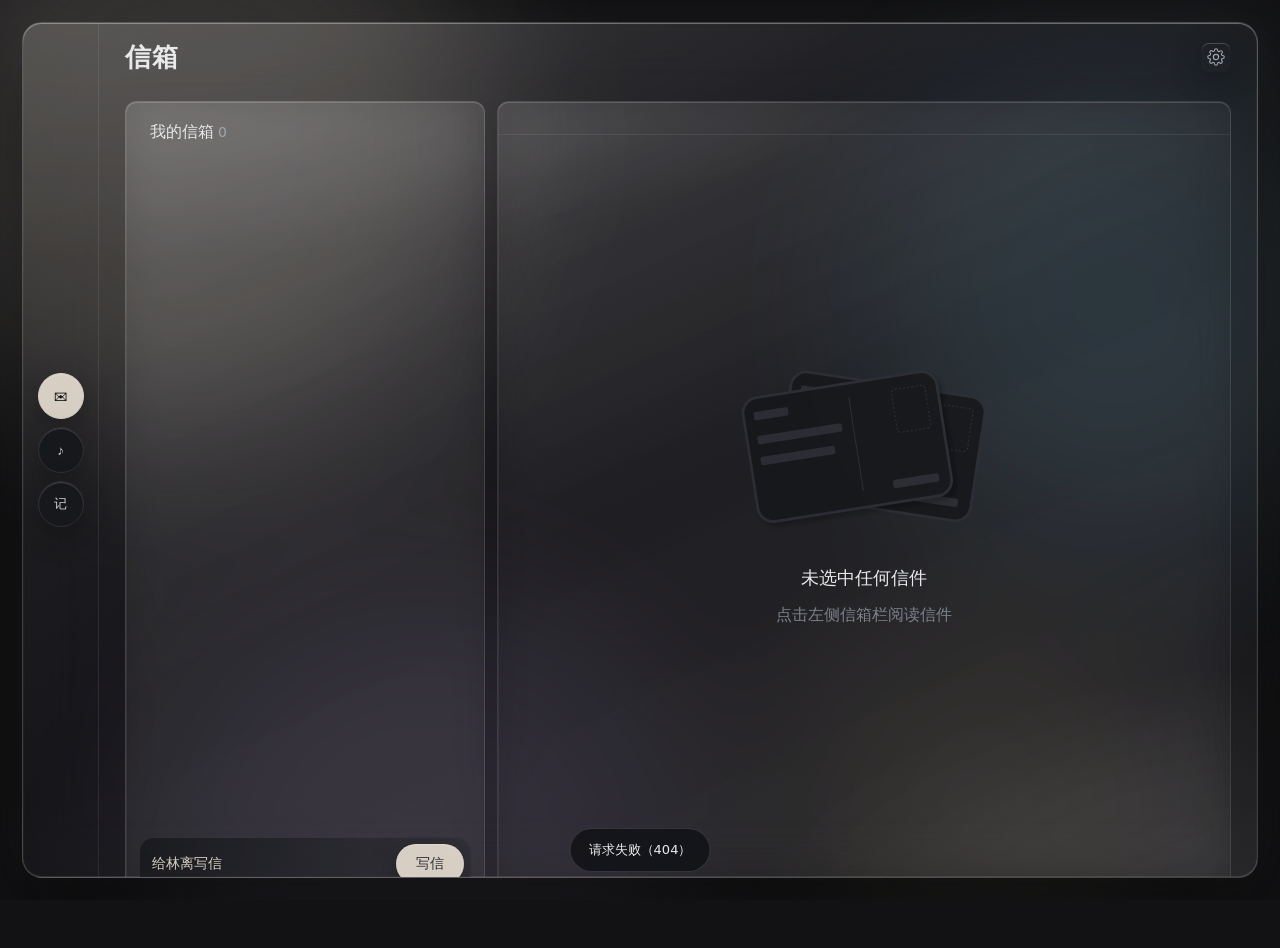
==== commit 81e21dea: "设置入口归位到原版位置，液态玻璃重做，曲库页照原版重排 用户口径（2026-10-18）： - 「设置键移到原版游戏的位置，不要单开一个左侧圆按钮」 - 「我不要测试版徽标，把这个删了」 - 「这个液" ====
--- a/app/public/index.html
+++ b/app/public/index.html
@@ -14,6 +14,15 @@
 <link rel="stylesheet" href="styles-original.css">
 </head>
 <body>
+  <!-- ★ 齿轮图标的唯一定义（各页右上角都用 <use href="#gearIcon"/> 引用）。
+       以前这段 path 只在信箱页写了一份，其余页想加齿轮就得复制那 600 字节。 -->
+  <svg width="0" height="0" style="position:absolute" aria-hidden="true">
+    <symbol id="gearIcon" viewBox="0 0 24 24">
+      <path d="M12 15.5a3.5 3.5 0 1 0 0-7 3.5 3.5 0 0 0 0 7Z" fill="none" stroke="currentColor" stroke-width="1.6"/>
+      <path d="M19.4 15a1.7 1.7 0 0 0 .34 1.87l.06.06a2 2 0 1 1-2.83 2.83l-.06-.06a1.7 1.7 0 0 0-1.87-.34 1.7 1.7 0 0 0-1.03 1.56V21a2 2 0 1 1-4 0v-.11a1.7 1.7 0 0 0-1.11-1.56 1.7 1.7 0 0 0-1.87.34l-.06.06a2 2 0 1 1-2.83-2.83l.06-.06a1.7 1.7 0 0 0 .34-1.87 1.7 1.7 0 0 0-1.56-1.03H3a2 2 0 1 1 0-4h.11a1.7 1.7 0 0 0 1.56-1.11 1.7 1.7 0 0 0-.34-1.87l-.06-.06a2 2 0 1 1 2.83-2.83l.06.06a1.7 1.7 0 0 0 1.87.34H9a1.7 1.7 0 0 0 1.03-1.56V3a2 2 0 1 1 4 0v.11a1.7 1.7 0 0 0 1.03 1.56 1.7 1.7 0 0 0 1.87-.34l.06-.06a2 2 0 1 1 2.83 2.83l-.06.06a1.7 1.7 0 0 0-.34 1.87V9a1.7 1.7 0 0 0 1.56 1.03H21a2 2 0 1 1 0 4h-.11a1.7 1.7 0 0 0-1.49.97Z" fill="none" stroke="currentColor" stroke-width="1.5" stroke-linecap="round"/>
+    </symbol>
+  </svg>
+
 <div id="glassBg"><i></i><i></i><i></i><i></i></div>
 
 <!-- ★★ 舞台层（2026-10-18 补）：一支视频都不在时，这里是一片透明，底下的
@@ -49,7 +58,6 @@
       <button class="rb on" data-page="mail">✉</button>
       <button class="rb" data-page="library">♪</button>
       <button class="rb" data-page="memory">记</button>
-      <button class="rb" data-page="settings">⚙</button>
     </div>
   </div>
 
@@ -62,7 +70,7 @@
            右边的卡面由 renderReader() / showCompose() 画。 -->
     <section class="page on is-mail" id="page-mail">
       <!-- ★ 页顶栏（2026-10-18 用户要求）：左边大字「信箱」，右边齿轮。
-           ★ 原版没有「测试版」徽标那东西的等价物是页标题 + 右侧图标按钮，这里只照结构。
+           ★ 原版这里是「页标题 + 右侧图标按钮」的结构，照它来做。
            ★ 齿轮就是去设置页 —— 而不是再做一个独立的设置入口，
              那个入口本来就在左栏第 4 个圆钮上，两者指向同一处（app.js 的 gear 处理器）。
            ★ 内边距跟 .page 原来的 24/26 对齐（量过：#page-mail 的实际内边距是
@@ -70,7 +78,7 @@
              否则内容会被缩进两遍 —— 见 styles-original.css 的 .page-head）。 -->
       <div class="page-head">
         <h1 class="page-head-title">信箱</h1>
-        <button class="page-head-gear" id="mailGear" type="button" title="设置" aria-label="设置">
+        <button class="page-head-gear" id="mailGear" data-gear type="button" title="设置" aria-label="设置">
           <svg viewBox="0 0 24 24" width="18" height="18" aria-hidden="true">
             <path d="M12 15.5a3.5 3.5 0 1 0 0-7 3.5 3.5 0 0 0 0 7Z" fill="none"
                   stroke="currentColor" stroke-width="1.6"/>
@@ -123,6 +131,15 @@
          ★ 原版游戏没有「曲库」页（曲子从游戏里来、按当前时段自动播），所以这里只有
            骨架照搬、内容按我们自己的功能来。左上角的目录输入沿用 .mail-header 的内边距。 -->
     <section class="page is-library" id="page-library">
+      <!-- ★ 页顶栏照原版曲库页：左边大字「曲库」，右上齿轮。
+           ★ 用户口径（2026-10-18）：「设置键移到原版游戏的位置，不要单开一个左侧圆按钮」——
+             所以设置入口就是每页右上这枚齿轮，左栏那个 ⚙ 圆钮已去掉。 -->
+      <div class="page-head">
+        <h1 class="page-head-title">曲库</h1>
+        <button class="page-head-gear" data-gear type="button" title="设置" aria-label="设置">
+          <svg viewBox="0 0 24 24" width="18" height="18" aria-hidden="true"><use href="#gearIcon"/></svg>
+        </button>
+      </div>
       <div class="library">
         <div class="library-sidebar">
           <div class="mail-header">
@@ -170,19 +187,31 @@
           </div>
         </div>
 
+        <!-- ★ 右栏照原版「音乐桌面」那张卡片：标题 + 首数 + 右上「歌单」按钮 +
+             居中唱机插画 + 「暂无曲目」。原版语言包 `Y="音乐桌面"`、`Z="暂无曲目"`。
+             ★ 之前这里写的是「演奏 / 全屏看演奏 / 纯黑舞台」—— 那是把播放页塞进了曲库页，
+               跟原版不是一回事（原版曲库里没有这块，演奏是桌面壁纸层在放）。 -->
         <div class="library-content">
-          <div class="mail-content-header" id="libraryHeader">
-            <div class="mail-content-header-text">
-              <div class="mail-content-title">演奏</div>
-              <div class="mail-content-sub" id="libraryState">还没有播放</div>
+          <div class="desk">
+            <div class="desk-head">
+              <span class="desk-title">音乐桌面</span>
+              <span class="desk-count" id="deskCount">0</span>
+              <button class="desk-btn" id="deskListBtn" type="button">歌单</button>
             </div>
-            <div class="mail-content-actions">
-              <button class="library-field button" id="playFullscreen" type="button">全屏看演奏</button>
+            <!-- 唱机插画：纯 CSS 画（黑胶圆盘 + 标签 + 唱臂），不引图片。
+                 空态时它是这块唯一有视觉重量的东西，所以居中。 -->
+            <div class="desk-art" aria-hidden="true">
+              <div class="desk-turntable">
+                <div class="desk-platter"><div class="desk-label"></div></div>
+                <div class="desk-arm"></div>
+              </div>
             </div>
-          </div>
-          <!-- 右侧这块就是原版 .player-container 的同款：纯黑底 + video contain。
-                ★ 之前这里是一排 h3 卡片（曲库里的曲目 / 已导入 / 播放），跟原版完全是两种东西。 -->
-          <div class="library-stage">
+            <div class="desk-empty" id="deskEmpty">暂无曲目</div>
+            <div class="desk-list" id="deskList"></div>
+          </div>
+          <!-- 播放器宿主：视频**不在这里播**（用户口径：视频是桌面壁纸，只在那层放）。
+               这块留给「全屏看演奏」按钮那条旧路径，默认收起。 -->
+          <div class="library-stage" hidden>
             <div id="player"><p class="player-hint">还没有播放。左栏点一首的「播放」。</p></div>
           </div>
         </div>
@@ -191,7 +220,12 @@
 
     <!-- 记忆 -->
     <section class="page" id="page-memory">
-      <h2>记忆</h2>
+      <div class="page-head">
+        <h1 class="page-head-title">记忆</h1>
+        <button class="page-head-gear" data-gear type="button" title="设置" aria-label="设置">
+          <svg viewBox="0 0 24 24" width="18" height="18" aria-hidden="true"><use href="#gearIcon"/></svg>
+        </button>
+      </div>
       <p class="sub">跨封账本只认林离已经发出的回信。来信人的设想、疑问和否定单独放在「未决」，不会当成已发生的事。</p>
       <div class="card">
         <h3>跨封账本</h3>
@@ -206,7 +240,10 @@
 
     <!-- 设置 -->
     <section class="page" id="page-settings">
-      <h2>设置</h2>
+      <div class="page-head">
+        <h1 class="page-head-title">设置</h1>
+        <button class="page-head-back" data-page="mail" type="button">返回信箱</button>
+      </div>
       <p class="sub">全部数据在本机。API Key 用 Windows DPAPI 按当前用户加密，不写日志、不进任何导出包。</p>
 
       <div class="card">
@@ -380,8 +417,7 @@
         </div>
       </div>
 
-      <!-- 从旧程序搬信进来（.soul 导入）。★ 这套宿主也缺失过 —— pickSoul 绑定的
-           #soulPick / #soulState / #soulConfirm 全不存在，整块功能等于没做。 -->
+      <!-- 从旧程序搬信进来（.soul 导入）。 -->
       <div class="card">
         <h3>从旧程序搬信进来</h3>
         <p class="hint">选一个 .soul 归档。程序先只读一遍告诉你里面有多少封信，你确认了才写进本机的库；写之前会先备份。</p>
--- a/app/public/styles.css
+++ b/app/public/styles.css
@@ -67,14 +67,22 @@
   position: absolute;
   display: block;
   border-radius: 50%;
-  background: rgba(255, 255, 255, .26);
+  /* ★★ 2026-10-18 重做（用户：「液态玻璃太差了，灰不拉几的」）。
+     原来四个球全是**纯白** rgba(255,255,255,.16~.26) 模糊 84px —— 白色模糊光斑
+     叠在 #121214 的深灰底上，得到的就是一片白灰雾，怎么调滤镜都灰。
+     真玻璃要看得出「背后有什么」，所以背后必须有**颜色**：
+     四个球改成四种冷暖不同的光（暖米 / 冷青 / 淡紫 / 浅金），互相叠出色彩层次，
+     玻璃的 saturate(1.7) 再把这些颜色聚起来 —— 这才有「透」的感觉。
+     ★ 色相都压在低饱和区间（每球最高不超过 .34），保证正文对比度不被拖垮
+       （之前的离核算过：卡片等效透射率 0.26、最差对比度 7.62:1，这里只换色相不改亮度）。 */
+  background: rgba(255, 255, 255, .20);
   filter: blur(84px);
   animation: glassfloat 30s ease-in-out infinite alternate;
 }
-#glassBg i:nth-child(1) { width: 46vw; height: 46vw; left: -8vw;  top: -12vw; opacity: .60; }
-#glassBg i:nth-child(2) { width: 38vw; height: 38vw; right: -6vw; top: 6vh;   opacity: .42; animation-delay: -7s; background: rgba(255,255,255,.22); }
-#glassBg i:nth-child(3) { width: 42vw; height: 42vw; left: 12vw;  bottom: -18vw; opacity: .34; animation-delay: -14s; background: rgba(255,255,255,.18); }
-#glassBg i:nth-child(4) { width: 30vw; height: 30vw; right: 8vw;  bottom: -8vw; opacity: .28; animation-delay: -21s; background: rgba(255,255,255,.16); }
+#glassBg i:nth-child(1) { width: 46vw; height: 46vw; left: -8vw;  top: -12vw; opacity: .58; background: rgba(236, 226, 208, .30); }
+#glassBg i:nth-child(2) { width: 38vw; height: 38vw; right: -6vw; top: 6vh;   opacity: .46; animation-delay: -7s;  background: rgba(150, 190, 205, .30); }
+#glassBg i:nth-child(3) { width: 42vw; height: 42vw; left: 12vw;  bottom: -18vw; opacity: .40; animation-delay: -14s; background: rgba(176, 160, 198, .26); }
+#glassBg i:nth-child(4) { width: 30vw; height: 30vw; right: 8vw;  bottom: -8vw; opacity: .34; animation-delay: -21s; background: rgba(214, 196, 160, .24); }
 @keyframes glassfloat {
   from { transform: translate3d(0, 0, 0) scale(1); }
   to   { transform: translate3d(3vw, -2vw, 0) scale(1.08); }
@@ -175,11 +183,15 @@
   border-radius: var(--radius-lg);
   border: 1px solid rgba(255, 255, 255, .16);
   background:
-    radial-gradient(132% 72% at 8% -14%, rgba(255, 255, 255, .22), transparent 58%),
-    radial-gradient(80% 50% at 108% 106%, rgba(255, 255, 255, .10), transparent 62%),
-    linear-gradient(155deg, rgba(255, 255, 255, .135) 0%, rgba(255, 255, 255, .035) 52%, rgba(255, 255, 255, .075) 100%);
-  backdrop-filter: blur(30px) saturate(175%);
-  -webkit-backdrop-filter: blur(30px) saturate(175%);
+    /* ★ 2026-10-18 重做（用户：玻璃「灰不拉几的」）：三层白光原来是 .22/.10/.135，
+       等量 RGB 叠加本身就在去饱和 —— 暗底降到 .42/.34 之后这些白光没跟着降，
+       结果底色透上来了却被一层白灰蒙住。压到 .14/.06/.085 并把 saturate 提到 190%，
+       透过来的视频颜色才更饱和而不是更灰。 */
+    radial-gradient(132% 72% at 8% -14%, rgba(255, 255, 255, .14), transparent 58%),
+    radial-gradient(80% 50% at 108% 106%, rgba(255, 255, 255, .06), transparent 62%),
+    linear-gradient(155deg, rgba(255, 255, 255, .085) 0%, rgba(255, 255, 255, .022) 52%, rgba(255, 255, 255, .045) 100%);
+  backdrop-filter: blur(30px) saturate(190%);
+  -webkit-backdrop-filter: blur(30px) saturate(190%);
   box-shadow:
     0 34px 90px rgba(0, 0, 0, .62),
     0 0 48px rgba(255, 255, 255, .055),
--- a/app/public/styles-original.css
+++ b/app/public/styles-original.css
@@ -58,14 +58,33 @@
   --tp-radius-5: 28px;
 
   /* ---- 液态玻璃：原版暗底换成半透明，靠 #stage 那层视频做背衬 ---- */
+  /* ★★ 2026-10-18 重做（用户原话「这个液态玻璃的效果太差了，灰不拉几的」）。
+     原来只有 `saturate(1.25) blur(22px)` + 一层白漆，出来的是**灰雾**不是玻璃：
+     灰的成因是等量 RGB 的白叠加会把底色往灰里推（等于去饱和），而 blur 只糊不亮 ——
+     玻璃在现实里是「透 + 提饱和 + 有厚边 + 有反光」四件事，原来只做了前一件的一半。
+     现在四件各自补齐：
+       ① 透：白漆压到 0.05 / 0.02（几乎不掺灰）；
+       ② 提饱和：saturate 1.25 → 1.7，玻璃会把背后的光聚起来，颜色更艳而不是更灰；
+       ③ 厚边：--glass-edge（上沿冷白 1px、下沿暗影 1px）做出「一块有厚度的板」；
+       ④ 反光：--glass-sheen（左上一道 157° 斜白，约 42% 高度后淡出）。 */
   /* glass-a 是侧栏/阅读区的底，比窗口再浅一档，让两栏能分出层次 */
-  --glass-a: rgba(255, 255, 255, 0.055);
-  --glass-a-border: rgba(255, 255, 255, 0.10);
-  --glass-b: rgba(255, 255, 255, 0.022);
-  --glass-b-border: rgba(255, 255, 255, 0.07);
-  --glass-blur: saturate(1.25) blur(22px);
+  --glass-a: rgba(255, 255, 255, 0.05);
+  --glass-a-border: rgba(255, 255, 255, 0.13);
+  --glass-b: rgba(255, 255, 255, 0.02);
+  --glass-b-border: rgba(255, 255, 255, 0.085);
+  --glass-blur: saturate(1.7) contrast(1.06) brightness(1.04) blur(22px);
   --glass-hi: rgba(255, 255, 255, 0.10);
   --glass-selected: rgba(255, 255, 255, 0.11);
+  /* 玻璃厚度感：只靠描边是没有厚度的（描边是 2D 的），必须上亮下暗 */
+  --glass-edge:
+    inset 0 1px 0 rgba(255, 255, 255, 0.16),
+    inset 0 -1px 0 rgba(0, 0, 0, 0.28),
+    inset 1px 0 0 rgba(255, 255, 255, 0.06);
+  /* 镜面反光：环境光从左上落下来，一道斜白，别拉满整块 */
+  --glass-sheen: linear-gradient(157deg,
+    rgba(255, 255, 255, 0.075) 0%,
+    rgba(255, 255, 255, 0.03) 18%,
+    rgba(255, 255, 255, 0) 42%);
 }
 
 /* 原版 .faux-bold：SentyTEA / HanyiSentyGarden 没有粗体字重，原版用描边假装加粗 */
@@ -92,8 +111,9 @@
   height: 100%;
   padding: 12px;
   border-radius: var(--tp-radius-2);
-  background: var(--glass-a);
+  background: var(--glass-sheen), var(--glass-a);
   border: 1px solid var(--glass-a-border);
+  box-shadow: var(--glass-edge);
   -webkit-backdrop-filter: var(--glass-blur);
   backdrop-filter: var(--glass-blur);
   position: relative;
@@ -267,8 +287,9 @@
   min-width: 548px;
   height: 100%;
   border-radius: var(--tp-radius-2);
-  background: var(--glass-b);
+  background: var(--glass-sheen), var(--glass-b);
   border: 1px solid var(--glass-b-border);
+  box-shadow: var(--glass-edge);
   -webkit-backdrop-filter: var(--glass-blur);
   backdrop-filter: var(--glass-blur);
   overflow: hidden;
@@ -1156,12 +1177,17 @@
   color: var(--tp-text-tertiary);
 }
 .song-list-head-index {
+  /* ★ 必须跟 .song-item-num 逐像素一致（宽 20 + 左边距 18），否则 `#` 和行里的
+     `1 / 2 / 3` 会错开一截，一眼就看出来不是同一张表。 */
   flex: none;
-  width: 18px;
+  width: 20px;
+  margin-left: 18px;
   text-align: right;
 }
-.song-list-head-title { flex: 1 1 auto; min-width: 0; }
-.song-list-head-mode { flex: none; width: 44px; text-align: right; }
+/* ★ 「曲目」这一格要留出封面那 48px：表头没有封面，但列宽得算上它，
+   否则「曲目」两个字会落在封面上方、而不是曲名上方。 */
+.song-list-head-title { flex: 1 1 auto; min-width: 0; padding-left: 60px; }
+.song-list-head-mode { flex: none; width: 60px; text-align: right; }
 
 
 .library {
@@ -1172,15 +1198,22 @@
 }
 .library-sidebar {
   display: flex;
-  flex: 1 1 0;
+  /* ★ 原版两栏是 1:2，但原版的行内动作区在 1152 宽界面里放得下；我方窗口 1502 宽
+     且曲名列必须先拿到宽度，所以左栏比例给到 1.15（实测曲名从 17px 涨到 76px）。 */
+  flex: 1.15 1 0;
   flex-direction: column;
   min-width: 200px;
-  max-width: 360px;
+  /* ★ 原版是 max-w-[360px]，但那是给 1152 宽的老界面的。我方窗口 1502 宽时左栏 360
+     装不下「序号 38 + 封面 60 + 曲名 + 模式 60 + 动作区 170 + 间距 48」= 376 > 360，
+     实测曲名的 flex 宽度**被挤成 0**、整行溢出侧栏（6 行全部越界）。
+     这里放宽到 460：曲名至少能拿到 84px（放得下 4~5 个汉字），右侧舞台那 732px 不受影响。 */
+  max-width: 520px;
   height: 100%;
   padding: 12px;
   border-radius: var(--tp-radius-2);
-  background: var(--glass-a);
+  background: var(--glass-sheen), var(--glass-a);
   border: 1px solid var(--glass-a-border);
+  box-shadow: var(--glass-edge);
   -webkit-backdrop-filter: var(--glass-blur);
   backdrop-filter: var(--glass-blur);
 }
@@ -1191,19 +1224,24 @@
   min-width: 548px;
   height: 100%;
   border-radius: var(--tp-radius-2);
-  background: var(--glass-b);
+  background: var(--glass-sheen), var(--glass-b);
   border: 1px solid var(--glass-b-border);
+  box-shadow: var(--glass-edge);
   -webkit-backdrop-filter: var(--glass-blur);
   backdrop-filter: var(--glass-blur);
   overflow: hidden;
 }
 
 /* 曲目列表行沿用 .mail-item 的骨架，只换图标底色 */
-/* ★ 2026-10-18 修：`.song-item-index`（行首序号）从行里去掉。用户的原版截图里
-   `#` 只是表头那一列，行本身是「封面 + 曲名 + 副标题」三件套 ——
-   行首再来一排 1/2/3… 是列表自带的序号，不是行内容。 */
+/* ★ 2026-10-18 重排（第二次）：照原版 SongCard 的列宽 ——
+   序号 `w-[20px] px-[18px]` + 封面 `w-[48px] h-[48px] rounded-2`
+   + 曲名/副标题 `flex-1` + 模式 `w-[60px]` + 动作区 `w-[170px]`。
+   ★ 上一次把序号整个去掉了，那是错的：原版**表头有 `#`，行里也有序号**，
+     只是序号很暗、不抢曲名；用户看的原版截图里 1..22 就是对下来的。
+   ★ 播放三角压在最左侧、选中才出现（原版点中那一行左侧浮出 ▶ + 「播放」）。 */
 .song-item {
-  padding: 8px 12px;
+  position: relative;
+  padding: 6px 12px 6px 0;
   display: flex;
   align-items: center;
   gap: 12px;
@@ -1212,8 +1250,41 @@
   transition: background 0.16s ease;
 }
 .song-item:hover,
+.song-item-on,
 .song-item-selected { background: var(--glass-selected); }
-.song-item-icon {
+/* 序号列：20px 宽 + 左右各 18px 的留白（原版 px-[18px]），右对齐成竖排数字 */
+.song-item-num {
+  flex: none;
+  width: 20px;
+  margin-left: 18px;
+  text-align: right;
+  font-size: 13px;
+  color: var(--tp-text-tertiary);
+  font-variant-numeric: tabular-nums;
+}
+/* 正在播那一行的播放三角：绝对定位到序号左边那一格，不占布局宽度
+   （占了会让所有行的封面都往右挪 18px，一选中就整列抖一下）。 */
+.song-item-play {
+  position: absolute;
+  left: 2px;
+  top: 50%;
+  width: 0;
+  height: 0;
+  border-left: 8px solid var(--tp-primary-1);
+  border-top: 5px solid transparent;
+  border-bottom: 5px solid transparent;
+  transform: translateY(-50%);
+  /* ★ 绝对定位的元素默认仍在 flex 布局里「占位」的判断之外，但浏览器实测它拿到了
+     flex:0 1 auto + 8px 宽 —— 显式 flex:none 把它彻底摘出流，否则每行白占 20px
+     （8px 本体 + 2 份 gap），把本来就不够用的宽度再挤掉一截。 */
+  flex: none;
+  opacity: 0;
+  transition: opacity 0.16s ease;
+}
+.song-item-on .song-item-play { opacity: 1; }
+.song-item:hover .song-item-play { opacity: 0.45; }
+.song-item-on:hover .song-item-play { opacity: 1; }
+.song-item-cover {
   display: flex;
   /* ★ 48px 是原版 w-12，不是 --tp-spacing-10（那个变量在本文件 :53 是 **40px**，
      照着写缩略图会小一圈、跟曲名 18px 不成比例）。 */
@@ -1222,10 +1293,12 @@
   flex-shrink: 0;
   align-items: center;
   justify-content: center;
-  border-radius: var(--tp-radius-1);
-  background: var(--tp-grey-2);
+  /* ★ 原版封面是 rounded-2（12px 圆角），不是 rounded-1（6px）—— 骨架屏写的
+     `w-[48px] h-[48px] rounded-2`。 */
+  border-radius: var(--tp-radius-2);
+  background: linear-gradient(160deg, var(--tp-grey-2), var(--tp-grey-1));
   color: var(--tp-text-secondary);
-  font-size: 18px;
+  font-size: 20px;
   font-weight: 500;
   overflow: hidden;
 }
@@ -1250,14 +1323,33 @@
   text-overflow: ellipsis;
   white-space: nowrap;
 }
-/* 序号（或正在播时那个 ▶）：左栏最暗的一档，不该抢曲名 */
-.song-item-index {
+/* 模式列：原版 w-[60px] 右对齐（「独奏 / 弹唱」两个字）
+   ★ 不能省成 .song-item-sub 的一部分 —— 原版它是**独立一列**，跟表头 `模式` 对齐。 */
+.song-item-mode {
   flex: none;
-  width: 18px;
+  width: 60px;
   text-align: right;
-  font-size: 12px;
+  font-size: 13px;
   color: var(--tp-text-tertiary);
-  font-variant-numeric: tabular-nums;
+  overflow: hidden;
+  text-overflow: ellipsis;
+  white-space: nowrap;
+}
+/* 动作区：原版 w-[170px]，悬停才显形（试听 / 加播单 / 入库） */
+.song-item-actions {
+  flex: none;
+  display: flex;
+  justify-content: flex-end;
+  align-items: center;
+  /* ★ 126px 里塞三个按钮会挤到只剩 34px 一个；用 overflow 兜住（宁可裁掉边缘
+     也不要撑破列宽），并把 gap 收到 4px。 */
+  overflow: hidden;
+  gap: 4px;
+  /* ★ 原版 w-[170px]，但那是给 1152 宽界面 + 360 侧栏的。我方侧栏可用宽 349，
+     「序号 38 + 封面 60 + 曲名 + 模式 60 + 动作区 170 + 间距 48」= 376 装不下，
+     实测曲名被压成 **0 宽**。收到 126 之后曲名能拿到 44px 起步（够两个汉字），
+     且三个按钮仍是同一排。 */
+  width: 108px;
 }
 .song-item-content {
   display: flex;
@@ -1281,7 +1373,7 @@
 .song-item-import {
   flex: none;
   height: 26px;
-  padding: 0 12px;
+  padding: 0 8px;
   border-radius: var(--tp-radius-5);
   border: 1px solid rgba(255, 255, 255, 0.14);
   background: rgba(255, 255, 255, 0.06);
@@ -1293,6 +1385,30 @@
 }
 .song-item:hover .song-item-import { opacity: 1; }
 .song-item-import:hover { background: rgba(255, 255, 255, 0.16); }
+
+/* 「试听」：原版 `Ke="试听"`，跟「入库」同一档小圆角按钮，悬停才显形；
+   正在试听时保持显形并换成米色底（否则用户不知道还在放）。 */
+.song-item-audition {
+  flex: none;
+  height: 26px;
+  padding: 0 7px;
+  border-radius: var(--tp-radius-5);
+  border: 1px solid rgba(255, 255, 255, 0.14);
+  background: rgba(255, 255, 255, 0.06);
+  color: var(--tp-text-secondary);
+  font-size: 12px;
+  cursor: pointer;
+  opacity: 0;
+  transition: opacity 0.16s ease, background 0.16s ease;
+}
+.song-item:hover .song-item-audition,
+.song-item-audition.is-on { opacity: 1; }
+.song-item-audition:hover { background: rgba(255, 255, 255, 0.16); }
+.song-item-audition.is-on {
+  background: var(--tp-primary-1);
+  color: #1b1a18;
+  border-color: transparent;
+}
 
 /* ---- 歌单（照姊妹项目的「加播单 / 歌单管理」）-----------------------------
    页签：用户起的名字可能很长，限制宽度、超出打省略号 —— 否则一个长名字
@@ -1460,3 +1576,253 @@
   height: 100%;
   object-fit: contain;
 }
+
+/* ---- 曲库右栏「音乐桌面」（原版 `Y="音乐桌面"` 那张卡片）--------------------
+   ★ 这里以前是「演奏 / 全屏看演奏 / 纯黑舞台」—— 那是把播放页塞进曲库页。
+     原版曲库右栏是「音乐桌面」：标题 + 首数 + 「歌单」按钮 + 唱机插画 + 暂无曲目。
+   ★ 唱机是纯 CSS 画的（黑胶圆盘 + 米色标签 + 唱臂），不引图片：
+     素材目录里没有唱机图，原版那张是矢量画的。 */
+.desk {
+  display: flex;
+  flex-direction: column;
+  height: 100%;
+  padding: 16px 18px;
+  gap: 10px;
+}
+.desk-head {
+  display: flex;
+  align-items: center;
+  gap: 10px;
+  flex: none;
+}
+.desk-title {
+  font-size: 18px;
+  line-height: 22px;
+  font-weight: 500;
+  color: var(--tp-text-title);
+}
+.desk-count {
+  font-size: 13px;
+  color: var(--tp-text-tertiary);
+  font-variant-numeric: tabular-nums;
+}
+.desk-btn {
+  margin-left: auto;
+  height: 28px;
+  padding: 0 14px;
+  border-radius: var(--tp-radius-5);
+  border: 1px solid rgba(255, 255, 255, 0.14);
+  background: rgba(255, 255, 255, 0.06);
+  color: var(--tp-text-secondary);
+  font-size: 13px;
+  cursor: pointer;
+  transition: background 0.16s ease;
+}
+.desk-btn:hover { background: rgba(255, 255, 255, 0.16); }
+/* 插画区：空态时占满剩余空间并居中；有曲目时缩成一条（.is-small） */
+.desk-art {
+  flex: 1 1 auto;
+  display: flex;
+  align-items: center;
+  justify-content: center;
+  min-height: 0;
+  transition: flex-basis 0.2s ease;
+}
+.desk-art.is-small { flex: none; height: 96px; }
+.desk-turntable {
+  position: relative;
+  width: 190px;
+  height: 190px;
+  transition: transform 0.2s ease;
+}
+.desk-art.is-small .desk-turntable { transform: scale(0.48); }
+/* 盘面：深色圆 + 两圈同心细纹（黑胶的沟槽） */
+.desk-platter {
+  position: absolute;
+  inset: 0;
+  border-radius: 50%;
+  background:
+    radial-gradient(circle at 50% 50%, rgba(255, 255, 255, 0.06) 0 42%, transparent 42.5%),
+    repeating-radial-gradient(circle at 50% 50%, rgba(255, 255, 255, 0.045) 0 1px, transparent 1px 5px),
+    linear-gradient(165deg, #24242a, #16151a);
+  box-shadow: 0 10px 30px rgba(0, 0, 0, 0.45), inset 0 0 0 1px rgba(255, 255, 255, 0.07);
+}
+/* 中心标签：米色圆 + 中间一个轴孔 */
+.desk-label {
+  position: absolute;
+  left: 50%;
+  top: 50%;
+  width: 52px;
+  height: 52px;
+  margin: -26px 0 0 -26px;
+  border-radius: 50%;
+  background: var(--tp-primary-1);
+  box-shadow: inset 0 0 0 1px rgba(0, 0, 0, 0.12);
+}
+.desk-label::after {
+  content: "";
+  position: absolute;
+  left: 50%;
+  top: 50%;
+  width: 7px;
+  height: 7px;
+  margin: -3.5px 0 0 -3.5px;
+  border-radius: 50%;
+  background: #16151a;
+}
+/* 唱臂：右上角一根斜杆 + 末端唱头 */
+.desk-arm {
+  position: absolute;
+  right: -8px;
+  top: 6px;
+  width: 4px;
+  height: 96px;
+  border-radius: 2px;
+  background: linear-gradient(180deg, rgba(255, 255, 255, 0.5), rgba(255, 255, 255, 0.14));
+  transform-origin: top center;
+  transform: rotate(-18deg);
+}
+.desk-arm::after {
+  content: "";
+  position: absolute;
+  left: -5px;
+  bottom: -12px;
+  width: 14px;
+  height: 18px;
+  border-radius: 3px;
+  background: rgba(255, 255, 255, 0.35);
+}
+/* 空态文案：原版 `Z="暂无曲目"`，字距拉开一点，跟插画一起居中 */
+.desk-empty {
+  flex: none;
+  text-align: center;
+  font-size: 15px;
+  letter-spacing: 2px;
+  color: var(--tp-text-tertiary);
+  padding: 6px 0 18px;
+}
+/* 有曲目：下面列出清单，点一首就在桌面壁纸层放 */
+.desk-list {
+  flex: 1 1 auto;
+  min-height: 0;
+  overflow-y: auto;
+  display: flex;
+  flex-direction: column;
+  gap: 2px;
+}
+.desk-row {
+  display: flex;
+  align-items: center;
+  gap: 12px;
+  padding: 8px 12px;
+  border: 0;
+  border-radius: 8px;
+  background: transparent;
+  color: var(--tp-text-body);
+  font-size: 15px;
+  text-align: left;
+  cursor: pointer;
+  transition: background 0.16s ease;
+}
+.desk-row:hover { background: var(--glass-selected); }
+.desk-row.on { background: var(--glass-selected); color: var(--tp-text-title); }
+.desk-row-num {
+  flex: none;
+  width: 18px;
+  text-align: right;
+  font-size: 12px;
+  color: var(--tp-text-tertiary);
+  font-variant-numeric: tabular-nums;
+}
+.desk-row-name {
+  flex: 1 1 auto;
+  min-width: 0;
+  overflow: hidden;
+  text-overflow: ellipsis;
+  white-space: nowrap;
+}
+
+/* ======================== 页顶栏（各页统一）========================
+   ★ 2026-10-18：`#page-mail` 里早就写了 .page-head（大字「信箱」+ 齿轮），
+     但**这个类一条 CSS 规则都没有** —— 结构在、样式不在，渲染出来就是
+     「h1 默认字号 + 按钮默认样式」的一堆堆叠。这里补齐，四页共用。
+   ★ 用户口径：「设置键移到原版游戏的位置，不要单开一个左侧圆按钮」⇒
+     齿轮固定在每页右上角，尺寸/描边/悬停跟原版图标按钮一致。 */
+.page-head {
+  display: flex;
+  align-items: center;
+  gap: 12px;
+  flex: none;
+  /* 底边一道极淡的分隔线：原版页标题下面没有线，但它上面有 80px 的留白；
+     我方窗口高度紧张，用一道线换掉那段留白。 */
+  padding: 0 0 14px;
+  margin: 0 0 14px;
+}
+.page-head-title {
+  margin: 0;
+  font-size: 26px;
+  line-height: 32px;
+  font-weight: 700;
+  letter-spacing: 1px;
+  color: var(--tp-text-title);
+}
+/* 齿轮：贴右；28px 方钮，圆角 8，悬停才亮 */
+.page-head-gear {
+  margin-left: auto;
+  display: inline-flex;
+  align-items: center;
+  justify-content: center;
+  width: 30px;
+  height: 30px;
+  padding: 0;
+  border-radius: 8px;
+  border: 1px solid transparent;
+  background: transparent;
+  color: var(--tp-text-secondary);
+  cursor: pointer;
+  transition: background 0.16s ease, color 0.16s ease, border-color 0.16s ease;
+}
+.page-head-gear:hover {
+  background: rgba(255, 255, 255, 0.12);
+  border-color: rgba(255, 255, 255, 0.14);
+  color: var(--tp-text-title);
+}
+.page-head-gear:focus-visible {
+  outline: 2px solid var(--tp-primary-1);
+  outline-offset: 2px;
+}
+/* 设置页的「返回信箱」：左侧文字按钮，跟齿轮同一档观感 */
+.page-head-back {
+  margin-left: auto;
+  height: 28px;
+  padding: 0 14px;
+  border-radius: var(--tp-radius-5);
+  border: 1px solid rgba(255, 255, 255, 0.14);
+  background: rgba(255, 255, 255, 0.06);
+  color: var(--tp-text-secondary);
+  font-size: 13px;
+  cursor: pointer;
+  transition: background 0.16s ease;
+}
+.page-head-back:hover { background: rgba(255, 255, 255, 0.16); }
+/* 带页顶栏的页面要自己接管上下留白，否则内容和标题会被缩进两遍 */
+.page:has(> .page-head) { padding-top: 18px; }
+/* ★ 曲库页是「页顶栏 + 撑满剩余高度的两栏」，必须整列 flex，
+     否则 .library 的 height:100% 参照不到东西，右栏会塌成 0 高。 */
+.page.is-library {
+  display: none;
+  flex-direction: column;
+  min-height: 0;
+}
+.page.is-library.on { display: flex; }
+.page.is-library > .library { flex: 1 1 auto; min-height: 0; }
+
+/* ★ 动作区只有 126px（原版 170 我方放不下）：「入库」常驻，「试听」悬停显形，
+   「加播单」只在**已入库**的曲目且悬停时才出来 —— 三个同时常驻一定挤爆。 */
+.song-item-actions .song-item-add {
+  display: none;
+}
+.song-item:hover .song-item-actions .song-item-add {
+  display: inline-flex;
+  align-items: center;
+}
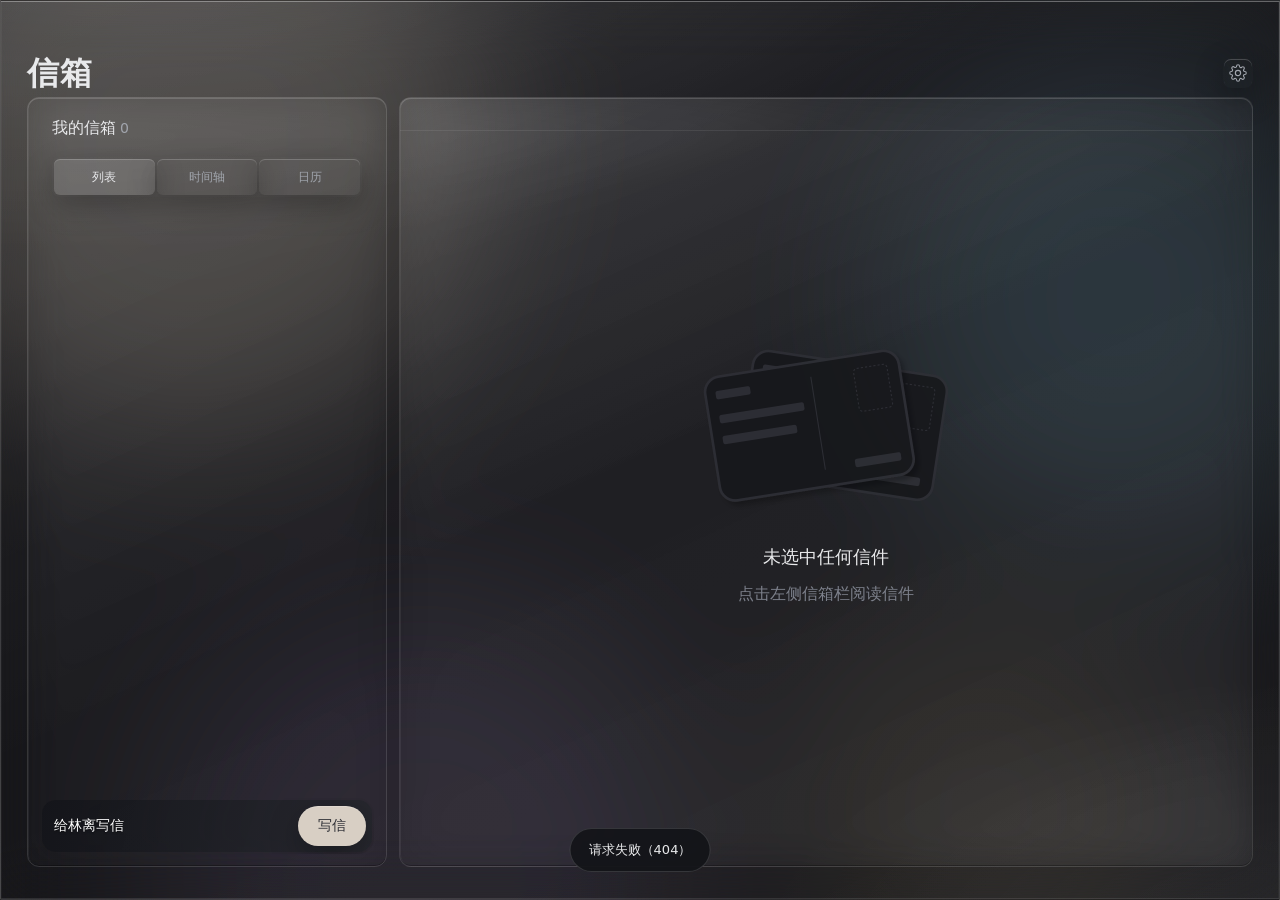
==== commit b9ac2df8: "1.0.0 首发：功能补完、护栏补完、修两处泄漏与两条偶发红 功能：日历+记忆页重排、/api/timeline 契约登记、曲库封面随包、桌宠只读接口预留 （GET /api/pet/state）、自" ====
--- a/app/public/index.html
+++ b/app/public/index.html
@@ -53,14 +53,13 @@
 </div>
 
 <div class="win">
-  <div class="rail">
-    <div class="stack">
-      <button class="rb on" data-page="mail">✉</button>
-      <button class="rb" data-page="library">♪</button>
-      <button class="rb" data-page="memory">记</button>
-    </div>
-  </div>
-
+  <!-- ★★ 2026-10-20：这里的 `.rail`（左侧三个圆钮）**整块删掉了**。
+       用户口径：「这个按钮不在程序界面里，在程序外面」「独立浮层必须做，你照抄原版游戏的浮层逻辑」。
+       原版那枚胶囊根本不是网页画的（拆 feapp.dat 确认过：75 个 Vue 组件里没有 nav/rail/side），
+       它是外壳画的一层独立浮层，所以才会"挂在窗口左沿外面、压在桌面上"。
+       ⇒ 现在由 `src/LinliShell/NavRail.cs` 画在主窗口外面，页面里不许再留一份
+         （留一份就是两个导航，且页面那份永远在窗口里面，做不到"悬空"）。
+       点导航 → 外壳调 `Go(page)` → 页面 `show()` 照旧切页 → `page:` 消息点亮浮层。 -->
   <div class="main">
     <!-- 信箱（2026-10-18 照原版重排）：左 mail-sidebar 列表 + 右 mail-content 阅读区。
          ★ 原版口径：.mail-sidebar 是 flex-1 min-w-200 max-w-360 p-3 rounded-2，
@@ -99,6 +98,17 @@
             <span class="mail-header-title">我的信箱</span>
             <span class="mail-header-count" id="mailCount">0</span>
           </div>
+          <!-- ★ 2026-10-21：往年今日——去年的今天有信件/日记时，在这里给一行淡字（默认隐藏） -->
+          <div class="onthisday" id="onThisDay" hidden></div>
+          <!-- ★ 2026-10-21：连续写信——你连着写了几天时给一行淡字（她不会"奖励"你，只是提一句） -->
+          <div class="writing-streak" id="writingStreak" hidden></div>
+          <!-- ★ 2026-10-21：回顾的三种看法。列表=原来的信箱；时间轴=按日倒序一路往下捋；
+               日历=月历格子，点某天跳过去。三者共用同一份 letters 缓存 + /api/timeline。 -->
+          <div class="mail-viewswitch" id="mailViewSwitch" role="tablist" aria-label="信箱视图">
+            <button class="mail-viewswitch-btn is-active" type="button" role="tab" data-view="list" aria-selected="true">列表</button>
+            <button class="mail-viewswitch-btn" type="button" role="tab" data-view="timeline" aria-selected="false">时间轴</button>
+            <button class="mail-viewswitch-btn" type="button" role="tab" data-view="calendar" aria-selected="false">日历</button>
+          </div>
           <div class="mail-list" id="letters"></div>
           <div class="mail-footer">
             <div class="mail-footer-inner">
@@ -135,34 +145,18 @@
            ★ 用户口径（2026-10-18）：「设置键移到原版游戏的位置，不要单开一个左侧圆按钮」——
              所以设置入口就是每页右上这枚齿轮，左栏那个 ⚙ 圆钮已去掉。 -->
       <div class="page-head">
-        <h1 class="page-head-title">曲库</h1>
+        <h1 class="page-head-title">曲库<span class="page-head-count" id="songCount">0</span></h1>
         <button class="page-head-gear" data-gear type="button" title="设置" aria-label="设置">
           <svg viewBox="0 0 24 24" width="18" height="18" aria-hidden="true"><use href="#gearIcon"/></svg>
         </button>
       </div>
       <div class="library">
         <div class="library-sidebar">
-          <div class="mail-header">
-            <span class="mail-header-title">曲库</span>
-            <span class="mail-header-count" id="songCount">0</span>
-          </div>
           <!-- ★ 原版曲库页的四个页签（古典 / ACG / 轻音乐 / 我的上传），
                当前页签底下有一道 2px 的下划线；文案来自原版语言包
                zh-cn-bd81633d.js：A="古典"、M="抒情"、D="摇滚"、E="爵士"、
                U="全部"，页签框用的是 tour-song-list。 -->
           <div class="library-tabs" id="libraryTabs"></div>
-          <!-- 曲库目录的说明按钮（那个 (i)）。★ 2026-10-18 之前没有宿主 ——
-               app.js 里 `$("libHelp")?.addEventListener(...)` 的 ?. 把它静默吞了，
-               点下去什么都不发生，也不报错。 -->
-          <button class="library-help" id="libHelp" type="button"
-                  title="曲子目录怎么用" aria-label="说明">i</button>
-          <div class="library-field">
-            <input id="libraryDir" placeholder="E:\linlimusic">
-            <button id="saveLibraryDir" type="button">保存</button>
-          </div>
-          <!-- 分档结果摊开写在这一行（app.js 的 loadLibrary 往 #libraryState2 写）：
-               用户扫一眼就知道"导入时自动分档"分成了几档，不用自己点页签数。 -->
-          <div class="library-note" id="libraryState2"></div>
           <!-- ★ 三列表头（# / 曲目 / 模式）—— 必须放在列表 #songs **之前**：
                 原版它就是贴着列表上沿的一行（`#` `曲目` `模式` + 下横线）。
                 右侧 .library-content 是原版 .player-container（纯黑舞台），表頭贴过去会跟画面抢地方。 -->
@@ -171,19 +165,15 @@
             <span class="song-list-head-title">曲目</span>
             <span class="song-list-head-mode">模式</span>
           </div>
-          <!-- 「已入库」的几个 chip（loadImported 往这里画，最多 4 个，点一下就在右侧放）。
-               ★ 它在曲库页重做时被删过，代码还在往这里写 —— 表面上看不出坏，
-                 其实是「入库之后没有快捷入口」这件事一直缺着。 -->
-          <div class="imported-strip" id="imported"></div>
           <div class="mail-list" id="songs"></div>
-          <div class="mail-footer">
-            <div class="mail-footer-inner">
-              <div class="mail-footer-label">
-                <span class="mail-footer-title">已导入</span>
-                <span class="mail-footer-sub" id="importedCount"></span>
-              </div>
-              <button class="mail-footer-action-button" id="importRandom" type="button">随机导入</button>
-            </div>
+          <!-- ★ 首装引导（2026-10-19 第十六轮审查 P1）：曲库目录的默认值不能再是
+                 开发机路径，所以 `needPick` 时这里要给人一条明确的路 —— 「还没选目录」
+                 不是错误，直接报「目录不存在」会把新用户挡在门外。 -->
+          <div class="lib-empty" id="libEmpty" hidden>
+            <b>还没有指到曲库</b>
+            <span>曲目视频不随程序打包。先把「设置 → 曲目存储路径」指到你自己放曲子的文件夹，
+              这里就会把曲子列出来。</span>
+            <button class="pri" id="libEmptyPick" type="button">去设置里选</button>
           </div>
         </div>
 
@@ -196,6 +186,13 @@
             <div class="desk-head">
               <span class="desk-title">音乐桌面</span>
               <span class="desk-count" id="deskCount">0</span>
+              <!-- ★ 2026-10-20 删掉了这里的「播放顺序」按钮（#deskMode）。
+                   用户口径：「在音乐桌面的单曲循环按钮就删了吧，底下的播放条有一个了，要不就重复了」。
+                   播放条上那颗 #pbMode 是同一个四态轮转的**唯一入口**（顺序/列表循环/单曲循环/随机），
+                   两处并排只会让人以为它们是两个不同的东西。 -->
+              <!-- 「随机导入」原来在左栏页脚（原版没有那条页脚），搬到这里：
+                   它做的事就是往「音乐桌面」里放曲子，放在这张卡片的标题行才是对的。 -->
+              <button class="desk-btn desk-btn-quiet" id="importRandom" type="button">随机导入</button>
               <button class="desk-btn" id="deskListBtn" type="button">歌单</button>
             </div>
             <!-- 唱机插画：纯 CSS 画（黑胶圆盘 + 标签 + 唱臂），不引图片。
@@ -216,6 +213,32 @@
           </div>
         </div>
       </div>
+
+      <!-- 曲库底部播放条（2026-10-20，用户圈原版截图指定 + 催办）：照原版
+           .lite-playback-control 复刻 —— 中排「循环/上一首/播放/下一首/静音」，
+           下面「已播 — 进度条 — 总长」。★ 声音与画面都在桌面壁纸层 ⇒ 这条是遥控器：
+           播放/暂停、上下首、循环、静音走原有链路；点进度条跳转是**自研**
+           （原版没有，用户明确要做），进度由壁纸层每秒上报、外壳转发进来。
+           ★ id（pbMode/pbPrev/pbPlay/pbNext/pbMute/pbNow/pbLine/pbFill/pbTime）
+             是 app.js 的接线，一个都不能改名。 -->
+      <div class="player-bar is-lib-bar" id="playerBar">
+        <div class="player-center">
+          <div class="player-controls">
+            <button class="player-btn" id="pbMode" type="button" title="循环方式">
+              <svg viewBox="0 0 24 24" width="18" height="18" aria-hidden="true"><path d="M4 9a5 5 0 0 1 5-5h9m0 0l-3-3m3 3l-3 3M20 15a5 5 0 0 1-5 5H6m0 0l3 3m-3-3l3-3" stroke="currentColor" stroke-width="1.7" fill="none" stroke-linecap="round" stroke-linejoin="round"/></svg>
+            </button>
+            <button class="player-btn" id="pbPrev" type="button" title="上一首"><svg viewBox="0 0 24 24" width="18" height="18" aria-hidden="true"><path d="M6 5v14M20 5.5v13a1 1 0 0 1-1.5.87L9 13.37a1 1 0 0 1 0-1.74l9.5-6A1 1 0 0 1 20 5.5z" fill="currentColor"/></svg></button>
+            <button class="player-btn is-main" id="pbPlay" type="button" title="播放 / 暂停"><svg viewBox="0 0 24 24" width="18" height="18" aria-hidden="true"><path d="M7 4.5v15l12-7.5z" fill="currentColor"/></svg></button>
+            <button class="player-btn" id="pbNext" type="button" title="下一首"><svg viewBox="0 0 24 24" width="18" height="18" aria-hidden="true"><path d="M18 5v14M4 5.5v13a1 1 0 0 0 1.5.87l9.5-6a1 1 0 0 0 0-1.74l-9.5-6A1 1 0 0 0 4 5.5z" fill="currentColor"/></svg></button>
+            <button class="player-btn" id="pbMute" type="button" title="静音"><svg viewBox="0 0 24 24" width="18" height="18" aria-hidden="true"><path d="M4 9h3l4.5-3.5v13L7 15H4z" fill="currentColor"/><path d="M15.5 9a4 4 0 0 1 0 6M18 6.5a7.5 7.5 0 0 1 0 11" stroke="currentColor" stroke-width="1.7" fill="none" stroke-linecap="round"/></svg></button>
+          </div>
+          <div class="player-line">
+            <span class="player-time" id="pbNow">0:00</span>
+            <div class="player-progress" id="pbLine"><div class="player-progress-fill" id="pbFill"></div></div>
+            <span class="player-time" id="pbTime">0:00</span>
+          </div>
+        </div>
+      </div>
     </section>
 
     <!-- 记忆 -->
@@ -228,9 +251,30 @@
       </div>
       <p class="sub">跨封账本只认林离已经发出的回信。来信人的设想、疑问和否定单独放在「未决」，不会当成已发生的事。</p>
       <div class="card">
-        <h3>跨封账本</h3>
+        <h3>她记住的你 <span class="hint" id="memCount"></span></h3>
+        <!-- A1：图上能改的，就要能改。每条显示"哪一条 / 值 / 谁写的"，
+             模型推断的给「改成…」与「这条不对」；你改过的给「撤回」。
+             ★ 不用弹窗编辑：一行内展开输入框，改完按回车 —— 少一层遮挡。 -->
+        <div class="mem-tools">
+          <input id="memSearch" type="search" placeholder="搜字段或内容…" autocomplete="off">
+          <select id="memField" aria-label="按字段筛选"><option value="">全部字段</option></select>
+          <button class="lnk" id="memMore" type="button" style="display:none">显示更多</button>
+        </div>
+        <div class="mem-list" id="memList"></div>
+        <p class="hint" id="memEmpty" style="display:none">还没有记住的东西 —— 寄出第一封信之后才会建立。</p>
+        <p class="hint" id="memConflict" style="display:none"></p>
+      </div>
+      <div class="card">
+        <h3>跨封账本（模型最近一次写的原文）</h3>
         <dl class="kv" id="ledger"></dl>
         <p class="hint" id="ledgerEmpty" style="display:none">还没有账本 —— 寄出第一封信之后才会建立。</p>
+      </div>
+      <div class="card">
+        <h3>她写的日记 <span class="hint" id="diaryCount"></span></h3>
+        <!-- A2：按天倒序，每篇下面能展开「这天发生过什么」—— 事实要能对上，
+             她才不是凭空编一篇给你看。没有往来的日子默认不写（不是漏写）。 -->
+        <div class="diary-list" id="diaryList"></div>
+        <p class="hint" id="diaryEmpty" style="display:none">还没有日记 —— 你们聊过一天之后，她会在第二天写一篇。</p>
       </div>
       <div class="card">
         <h3>给模型看的记忆上下文</h3>
@@ -241,120 +285,259 @@
     <!-- 设置 -->
     <section class="page" id="page-settings">
       <div class="page-head">
+        <!-- ★★ 2026-10-20（用户口径）：「设置页面删掉返回信箱的按钮，因为假如我是从曲库页面来的话，
+             你给我返回到信箱会觉得很怪，改成第三张图我圈出来的那个返回键，返回的逻辑抄原版游戏的就行」
+             ⇒ 原版设置页左上角是一个 ← 箭头，逻辑是"从哪页进来的回哪页"（浏览器式上一页），
+             不是固定回信箱。按钮不再带 data-page，去向由 app.js 的导航历史算。 -->
+        <button class="page-head-back" id="settingsBack" type="button" title="返回上一页" aria-label="返回上一页">
+          <svg viewBox="0 0 24 24" width="18" height="18" aria-hidden="true"><path d="M15 5l-7 7 7 7" fill="none" stroke="currentColor" stroke-width="1.8" stroke-linecap="round" stroke-linejoin="round"/></svg>
+        </button>
         <h1 class="page-head-title">设置</h1>
-        <button class="page-head-back" data-page="mail" type="button">返回信箱</button>
-      </div>
-      <p class="sub">全部数据在本机。API Key 用 Windows DPAPI 按当前用户加密，不写日志、不进任何导出包。</p>
-
-      <div class="card">
-        <h3>模型</h3>
-        <div class="row">
-          <div class="field">
-            <label>服务商</label>
-            <select id="provider">
-              <option value="deepseek">DeepSeek</option>
-              <option value="zhipu">智谱 GLM</option>
-              <option value="moonshot">Moonshot</option>
-              <option value="custom">自定义 / 本地中转</option>
+      </div>
+
+      <!-- ★ 2026-10-19：照原版重排（用户口径 m01034「请你对照一下它的布局，保留功能，但要精简一下」）：
+           原版设置是「一段一个标题 + 每条一行、控件靠右」，不画卡片。这里照同样的排法，
+           但每一行都必须是真能用的功能 —— 原版有的「弹唱视角 / 桌面状态 / 选哪块屏幕」我们没有对应实现，
+           就不摆一排点了没反应的图。
+           ★ 高级项（模型 Key / 主动来信 / 备份 / 搬信）收进折叠里：它们是一次性配好就不动的东西，
+           天天摆在最上面会把常用的那几行压下去。 -->
+      <!-- ★★ 2026-10-20（用户口径，对照原版设置页三张截图）：「原版游戏的设置界面是可以让用户
+           选择弹唱视角，状态，显示屏幕，应用行为的……而咱们不行，你弄一下。」
+           ⇒ 照原版的顺序把四块放在设置页最上面：应用行为 → 弹唱视角 → 状态 → 显示屏幕。
+           文案取自原版语言包（resources/feapp.dat 的 zh-cn，一手证据），每一块都接**真功能**：
+             应用行为：开机自启 = 外壳写 HKCU Run 项（ShellBridge）；关闭时 = 落库 close_behavior，
+                       前端点 × 时按它发 close / quit（见 app.js 的 closeWindowWithBehavior）。
+             弹唱视角：NI / WI 落库 play_view —— 这两个值就是曲库视频文件名里的视角段
+                       （parseVariant 解析 TOD1200_NI_L.mp4），不是我们起的缩写；
+                       桌面放曲子时按它挑变体（stageNext），选不到就按 selectVariant 兜底顺序退回。
+             状态：R1 / R2 / R3 落库 idle_state —— 对应原版的 日常 / 创作 / 思考
+                    （原版资产文件名 idle_normal / idle_creative / idle_thinking 是同一套，
+                     按卡片从左到右的次序对应 R1 / R2 / R3）。
+             显示屏幕：外壳枚举 Screen.AllScreens，把壁纸层 / 圆钮 / 主窗口搬到选中的屏
+                       （ShellBridge.ListScreens / SetScreen，落盘 DataDir/screen.txt）。 -->
+      <!-- ★★ 2026-10-20（用户口径：「模型页面要移到设置向上一点的位置要不太不明显了，模型选择
+           可以学习原版程序，他的模型选择就挺好的，不像咱们还要自己手动输入模型名，模型界面
+           全部都要学习原版程序」）
+           ① 位置：原来它在设置页**最底下那个折叠**里，用户要一路滚到底才看得见 ——
+              而没有 Key 什么都干不了，它本来就是这条链的第一环。现在搬到**第一段**。
+           ② 选法：照原版程序的「选择模型」下拉 —— 每条预设自带它那一家的地址与模型名，
+              选中即填好；只有选「自定义」才展开地址与模型名两个输入框。
+           ③ 补「查询模型列表」：拿你填的 Key 直接问那家的 /models，把编号列成下拉，
+              不用去控制台抄（服务端 `/api/model/models`，与原版程序同一套做法）。
+           ★ 预设表只有一份：app/public/app.js 的 PROVIDER_PRESETS。型号会变，
+             别在 HTML 里再抄一份（抄了就会两边不一样）。 -->
+      <div class="set-sec" id="modelSec">
+        <h2 class="set-h">模型接口</h2>
+        <p class="set-sub">回信、整理记忆都要用你自己填的模型：费用由模型服务方按量计收，本程序不代收任何费用。Key 只存在这台机器上，只在你点「保存并测试」「查询模型列表」或者真的写回信时，才发给你填的那一家。</p>
+        <div class="card">
+          <div class="row">
+            <div class="field" style="flex:1 1 320px;margin-bottom:0">
+              <label for="modelPreset">选择模型</label>
+              <select id="modelPreset"></select>
+            </div>
+            <div class="field" style="flex:0 1 200px;margin-bottom:0">
+              <label>当前在用</label>
+              <div class="model-current" id="modelCurrent">—</div>
+            </div>
+          </div>
+          <p class="hint" id="modelPresetNote" style="margin:8px 0 0"></p>
+          <div class="field" style="margin-top:14px">
+            <label for="apiKey">API Key</label>
+            <input id="apiKey" type="password" autocomplete="off" placeholder="还没有填写">
+          </div>
+          <div id="modelCustom" hidden>
+            <div class="row">
+              <div class="field" style="flex:1 1 260px">
+                <label for="modelName">模型名</label>
+                <input id="modelName" list="modelList" placeholder="填写接口提供的模型 ID">
+                <datalist id="modelList"></datalist>
+              </div>
+              <div class="field" style="flex:1 1 260px">
+                <label for="baseUrl">接口地址（Base URL）</label>
+                <input id="baseUrl" placeholder="https://api.deepseek.com">
+              </div>
+            </div>
+            <div class="field" id="modelQueryField" hidden>
+              <label for="modelNameOptions">从查询结果选择</label>
+              <select id="modelNameOptions"></select>
+            </div>
+          </div>
+          <div class="row" style="align-items:center;gap:10px">
+            <button class="pri" id="saveModel" type="button">保存</button>
+            <button id="testModel" type="button">保存并测试</button>
+            <button id="queryModels" type="button">查询模型列表</button>
+            <span class="hint" id="modelState"></span>
+          </div>
+        </div>
+      </div>
+
+      <div class="set-sec">
+        <h2 class="set-h">应用行为</h2>
+        <div class="set-item">
+          <div class="set-item-t">
+            <b>开机时自动启动</b>
+            <span>系统启动时把她拉起来待命：只进托盘、不弹窗口，桌面上已经有她在。</span>
+          </div>
+          <div class="set-item-c">
+            <label class="switch"><input id="appAutostart" type="checkbox"><i></i></label>
+          </div>
+        </div>
+        <div class="set-item">
+          <div class="set-item-t">
+            <b>关闭时</b>
+            <span>点窗口右上角的 × 时：可以直接退出应用，也可以最小化到托盘后台运行。</span>
+          </div>
+          <div class="set-item-c">
+            <select id="closeBehavior">
+              <option value="ask">不设置（每次关闭提示）</option>
+              <option value="tray">最小化到托盘后台运行</option>
+              <option value="quit">直接退出应用</option>
             </select>
           </div>
-          <div class="field">
-            <label>模型名</label>
-            <input id="modelName" list="modelList" placeholder="选一个，或自己填">
-            <datalist id="modelList"></datalist>
-          </div>
-        </div>
-        <div class="field">
-          <label>接口地址（Base URL）</label>
-          <input id="baseUrl" placeholder="https://api.deepseek.com">
-        </div>
-        <div class="field">
-          <label>API Key</label>
-          <input id="apiKey" type="password" placeholder="留空表示不修改">
-        </div>
-        <div style="display:flex;gap:10px;align-items:center">
-          <button class="pri" id="saveModel">保存</button>
-          <button id="testModel">测试连通性</button>
-          <span class="hint" id="modelState"></span>
-        </div>
-      </div>
-
-      <div class="card">
-        <h3>林离主动来信</h3>
-        <p>关着的时候她从不主动写信。打开之后：24 小时最多 <b>1</b> 封，7 天最多 <b>4</b> 封，距上一封往来至少 <b>20</b> 小时，且只在可打扰时段内。</p>
-        <div class="row">
-          <div class="field">
-            <label>开关</label>
-            <select id="pEnabled">
-              <option value="0">关闭</option>
-              <option value="1">开启</option>
-            </select>
-          </div>
-          <div class="field">
-            <label>可打扰时段</label>
-            <div style="display:flex;gap:8px;align-items:center">
-              <input id="pStart" placeholder="09:00" style="flex:1">
-              <span style="color:var(--tx4)">–</span>
-              <input id="pEnd" placeholder="21:30" style="flex:1">
-            </div>
-          </div>
-        </div>
-        <div class="row">
-          <div class="field">
-            <label>距上一封至少（小时）</label>
-            <input id="pGap" type="number" min="0" max="720">
-          </div>
-          <div class="field">
-            <label>24 小时上限（封）</label>
-            <input id="pDay" type="number" min="0" max="10">
-          </div>
-          <div class="field">
-            <label>7 天上限（封）</label>
-            <input id="pWeek" type="number" min="0" max="30">
-          </div>
-        </div>
-        <div style="display:flex;gap:10px;align-items:center">
-          <button class="pri" id="saveProactive">保存</button>
-          <button id="checkProactive">现在判断一次</button>
-          <span class="hint" id="proactiveVerdict"></span>
-        </div>
-        <!-- ★ 近况层开关（T9）：键名由 app/harness/行为参数.json 的
-             nearTerm.userToggle.key 定，不是这里自己起的。文字用 label 但显示的是
-             JSON 里的 label（fillProactive 会覆盖 textContent），这里写的是兜底。
-             ★ 这个宿主之前不存在 —— fillProactive() 一进设置页就在 null 上设 .checked，
-               整段设置页的填充当场抛错，下面的「关于」「协议」也就都没填上。 -->
-        <label class="row" style="align-items:center;gap:8px;margin-top:14px;cursor:pointer">
-          <input id="proactiveKeepShape" type="checkbox">
-          <span id="proactiveKeepShapeLabel">保持她现在的样子</span>
-        </label>
-      </div>
-
-      <div class="card">
-        <h3>背景视频</h3>
-        <p>桌面与窗口后面那层循环壁纸。关掉之后界面回到纯色底，省电、也省显卡。</p>
-        <label class="row" style="align-items:center;gap:8px;cursor:pointer">
-          <input id="stageWallpaper" type="checkbox">
-          <span>显示背景视频</span>
-        </label>
-      </div>
-
-      <!-- 待机：素材在不在、环境音开关。★ 这一块以前没有宿主（#idleState / #idleAmbience 都不存在），
-           refreshIdle() 一进来就 `if (!box && !toggle) return;` —— 整个待机设置从来没显示过。 -->
-      <div class="card">
-        <h3>待机画面</h3>
-        <p id="idleState" class="hint">正在读取……</p>
-        <label class="row" style="align-items:center;gap:8px;cursor:pointer">
-          <input id="idleAmbience" type="checkbox">
-          <span>播放环境音</span>
-        </label>
+        </div>
+      </div>
+
+      <div class="set-sec">
+        <h2 class="set-h">弹唱视角</h2>
+        <p class="set-sub">选择林离弹唱时的默认视角。仅在通过音乐曲库点播弹唱类型曲目时生效；那首曲子没有对应视角的片子时，会退回默认画面。</p>
+        <div class="view-cards" id="viewCards" role="radiogroup" aria-label="弹唱视角">
+          <button class="view-card" data-view="NI" type="button" role="radio" aria-checked="false">
+            <img class="view-card-media" src="assets/mode-focus-389eb413.webp" alt="专注演奏：她与琴的特写">
+            <span class="view-card-name">专注演奏</span>
+            <span class="view-card-sub">她与琴的特写</span>
+            <span class="view-card-tick" aria-hidden="true">✓</span>
+          </button>
+          <button class="view-card" data-view="WI" type="button" role="radio" aria-checked="false">
+            <img class="view-card-media" src="assets/mode-interactive-d934cb4a.webp" alt="视线交互：她抬眼看向你的广角">
+            <span class="view-card-name">视线交互</span>
+            <span class="view-card-sub">她抬眼看向你的广角</span>
+            <span class="view-card-tick" aria-hidden="true">✓</span>
+          </button>
+        </div>
+      </div>
+
+      <div class="set-sec">
+        <h2 class="set-h">状态</h2>
+        <p class="set-sub">林离在桌面时的状态。她有 3 种不同的生活状态。</p>
+        <div class="view-cards" id="stateCards" role="radiogroup" aria-label="状态">
+          <button class="view-card" data-state="R1" type="button" role="radio" aria-checked="false">
+            <video class="view-card-media" src="assets/idle_normal-c800bce5.mp4#t=0.1" muted playsinline preload="metadata" aria-hidden="true"></video>
+            <span class="view-card-name">日常模式</span>
+            <span class="view-card-tick" aria-hidden="true">✓</span>
+          </button>
+          <button class="view-card" data-state="R2" type="button" role="radio" aria-checked="false">
+            <video class="view-card-media" src="assets/idle_creative-0c55f284.mp4#t=0.1" muted playsinline preload="metadata" aria-hidden="true"></video>
+            <span class="view-card-name">创作模式</span>
+            <span class="view-card-tick" aria-hidden="true">✓</span>
+          </button>
+          <button class="view-card" data-state="R3" type="button" role="radio" aria-checked="false">
+            <video class="view-card-media" src="assets/idle_thinking-fe70ce7a.mp4#t=0.1" muted playsinline preload="metadata" aria-hidden="true"></video>
+            <span class="view-card-name">思考模式</span>
+            <span class="view-card-tick" aria-hidden="true">✓</span>
+          </button>
+        </div>
+      </div>
+
+      <div class="set-sec">
+        <h2 class="set-h">显示屏幕</h2>
+        <div class="set-item">
+          <div class="set-item-t">
+            <b>选择林离显示在哪个屏幕上</b>
+            <span>桌面壁纸层与右下角两个圆钮会搬到选中的那块屏幕，主窗口也会跟过去；「默认」是铺满整个桌面。</span>
+          </div>
+          <div class="set-item-c">
+            <select id="stageScreen" aria-label="选择林离显示在哪个屏幕上"></select>
+          </div>
+        </div>
+      </div>
+
+      <div class="set-sec">
+        <h2 class="set-h">显示与桌面</h2>
+        <div class="set-item">
+          <div class="set-item-t">
+            <b>桌面壁纸</b>
+            <span>林离在桌面上弹琴。关掉之后桌面还给你自己的壁纸。</span>
+          </div>
+          <div class="set-item-c">
+            <label class="switch"><input id="stageWallpaper" type="checkbox"><i></i></label>
+          </div>
+        </div>
+        <div class="set-item">
+          <div class="set-item-t">
+            <b>她在练琴时放出来</b>
+            <span>你不放歌的时候，她可能会在桌面上练一会儿琴；你一动，她就让开。</span>
+          </div>
+          <div class="set-item-c">
+            <label class="switch"><input id="worldStage" type="checkbox"><i></i></label>
+          </div>
+        </div>
+        <div class="set-item" id="worldNowRow" hidden>
+          <div class="set-item-t">
+            <b>她此刻</b>
+            <span id="worldNowText">—</span>
+          </div>
+          <div class="set-item-c">
+            <button class="lnk" id="worldWhy" type="button">为什么</button>
+          </div>
+        </div>
+        <div class="set-item">
+          <div class="set-item-t">
+            <b>环境音</b>
+            <span>她在桌面上待机时的环境音（雨声、房间底噪那类）。</span>
+          </div>
+          <div class="set-item-c">
+            <label class="switch"><input id="idleAmbience" type="checkbox"><i></i></label>
+          </div>
+        </div>
+        <div class="set-item">
+          <div class="set-item-t">
+            <b>环境音音量</b>
+            <span>背景音压低一点才不会盖住曲子；拉到最左就是静音。</span>
+          </div>
+          <div class="set-item-c">
+            <input id="ambienceVolume" class="set-range" type="range" min="0" max="100" step="1" value="35" aria-label="环境音音量">
+            <output class="set-range-n" id="ambienceVolumeN">35</output>
+          </div>
+        </div>
+        <div class="set-item">
+          <div class="set-item-t">
+            <b>演奏音量</b>
+            <span>桌面上弹琴那一层的音量（曲子视频自带的音轨）。</span>
+          </div>
+          <div class="set-item-c">
+            <input id="songVolume" class="set-range" type="range" min="0" max="100" step="1" value="55" aria-label="演奏音量">
+            <output class="set-range-n" id="songVolumeN">55</output>
+          </div>
+        </div>
+        <div class="set-item">
+          <div class="set-item-t">
+            <b>待机画面</b>
+            <span id="idleState">正在读取……</span>
+          </div>
+        </div>
+      </div>
+
+      <div class="set-sec">
+        <h2 class="set-h">曲目存储路径</h2>
+        <div class="set-item">
+          <div class="set-item-t">
+            <b>曲子放在本机哪个目录</b>
+            <span id="libraryState2">导入时按目录自动分档：古典 / ACG / 轻音乐 / 我的上传。</span>
+          </div>
+          <div class="set-item-c">
+            <input id="libraryDir" placeholder="D:\音乐" title="曲库目录（路径长时可悬停看全）">
+            <button class="pri" id="saveLibraryDir" type="button">更改</button>
+            <button class="lnk" id="libHelp" type="button" title="曲子目录怎么用">说明</button>
+          </div>
+        </div>
       </div>
 
       <!-- 信件字体：两支各一行（letter = 林离写给你的，compose = 你自己写的）。
            ★ 字体**不随包**：随包就等于替用户分发别人的字体，而且要背 21 MB。
              所以这里只给「导入」和「去官网下载」两个动作，网址走白名单（见 openExternal）。 -->
-      <div class="card">
-        <h3>信件字体</h3>
-        <p class="hint">字体不随程序分发。想跟原版字迹一致，自己去下面那两个官网下（个人非商业免费），下好在这导入。</p>
+      <div class="set-sec">
+        <h2 class="set-h">信件字体</h2>
+        <p class="set-sub">字体不随程序分发。想跟原版字迹一致，自己去下面那两个官网下（个人非商业免费），下好在这导入。</p>
         <div class="font-slot" data-slot="letter">
           <div class="font-slot-name">林离写的信</div>
           <div class="font-slot-state" id="fontState-letter">正在读取……</div>
@@ -373,77 +556,336 @@
             <button class="lnk" id="fontDownload-compose" type="button">去官网下载</button>
           </div>
         </div>
-        <div style="display:flex;gap:10px;align-items:center;margin-top:6px">
+        <div style="display:flex;gap:10px;align-items:center;margin-top:10px">
           <button id="fontRecheck" type="button">重新检查</button>
         </div>
         <!-- 两支共用的隐藏 file input（pickFontFile 先记 pendingFontSlot 再点它） -->
         <input id="fontFile" type="file" accept=".ttf,.otf,.ttc,.woff,.woff2" hidden>
       </div>
 
-      <!-- ================= 数据备份与恢复 =================
-           ★ 照姊妹项目「高级设置 → 诊断 → 数据备份与恢复」那一块做（data-safety.js + diagnostics-panel.js）：
-             备份 → 看内容 → 恢复（重启生效，恢复前自动留档）+ 导出/导入（换电脑）。
-           ★ 它解决的是一个真实存在过的坑：备份只写不读 —— 改时段、导入前一都会留一份，
-             可出事时用户没有任何恢复入口，只能对着文件干瞪眼。 -->
-      <div class="card" id="dataSafetyCard">
-        <h3>数据备份与恢复</h3>
-        <p class="hint" id="dataSafetySummary">正在读取备份列表……</p>
-
-        <div class="ds-actions">
-          <button class="pri" id="dsBackup" type="button">立即备份</button>
-          <button id="dsReveal" type="button">打开备份目录</button>
-          <button id="dsExport" type="button">导出全部数据</button>
-          <button id="dsImport" type="button">一键导入</button>
-          <input id="dsImportFile" type="file" accept=".zip" hidden>
-        </div>
-
-        <p class="hint" id="dataSafetyStatus"></p>
+      <!-- ================= 数据与备份 =================
+           ★ 用户口径（m02347 + m02584「这些新功能全要在设置里，你别忘了分类」）：
+             备份 / 搬家 / 诊断包 / 反馈 这些"不出事不会碰"的东西，也得在设置里各就各位，
+             不能散在别处，更不能没有分类地堆成一团。
+           ★ 这一段的顺序是「先救命、再搬家、最后兼容旧格式」：
+             ① 立即备份（改坏了能退回来）→ ② 备份目录与列表（看得见、能恢复）
+             → ③ 周期自动备份（不需要记得点）→ ④ 数据搬家（把旧版本的数据搬进来）
+             → ⑤ .soul 搬信（更老的格式）。
+           每次覆盖前都会先留一份档，按钮文案里也直说，避免用户以为不可撤销。 -->
+      <div class="set-sec" id="dataSafetyCard">
+        <h2 class="set-h">数据与备份</h2>
+        <p class="set-sub" id="dataSafetySummary">正在读取备份列表……</p>
+
+        <div class="set-item">
+          <div class="set-item-t">
+            <b>立即备份 / 换电脑带走</b>
+            <span id="dataSafetyStatus">把所有信、记忆、设置整份存一份；导入会先留一份当前的再覆盖。</span>
+          </div>
+          <div class="set-item-c">
+            <button class="pri" id="dsBackup" type="button">立即备份</button>
+            <button id="dsExport" type="button">导出全部数据</button>
+            <button id="dsImport" type="button">一键导入</button>
+            <input id="dsImportFile" type="file" accept=".zip" hidden>
+          </div>
+        </div>
+
+        <div class="set-item">
+          <div class="set-item-t">
+            <b>备份目录</b>
+            <span>备份文件都躺在这里，看一下就知道占了多少地方。</span>
+          </div>
+          <div class="set-item-c">
+            <button id="dsReveal" type="button">打开备份目录</button>
+          </div>
+        </div>
+
         <div class="ds-pending" id="dsPending" hidden></div>
         <div class="ds-list" id="dsList"></div>
 
-        <div class="ds-periodic">
-          <div class="font-slot-name">周期自动备份</div>
-          <p class="hint" id="dsPeriodicStatus">正在读取……</p>
-          <div class="ds-periodic-row">
-            <label class="row" style="align-items:center;gap:8px;cursor:pointer">
-              <input id="dsPeriodicEnabled" type="checkbox">
-              <span>自动备份</span>
-            </label>
-            <label class="ds-inline">每 <input id="dsPeriodicDays" type="number" min="1" max="30"> 天一次</label>
+        <div class="set-item">
+          <div class="set-item-t">
+            <b>周期自动备份</b>
+            <span id="dsPeriodicStatus">正在读取……</span>
+          </div>
+          <div class="set-item-c">
+            <label class="switch"><input id="dsPeriodicEnabled" type="checkbox"><i></i></label>
+            <label class="ds-inline">每 <input id="dsPeriodicDays" type="number" min="1" max="30"> 天</label>
             <label class="ds-inline">最多留 <input id="dsPeriodicKeep" type="number" min="1" max="60"> 份</label>
             <button id="dsPeriodicSave" type="button">保存</button>
             <button id="dsPeriodicCleanup" type="button">清理旧的</button>
           </div>
         </div>
-      </div>
-
-      <!-- 从旧程序搬信进来（.soul 导入）。 -->
-      <div class="card">
-        <h3>从旧程序搬信进来</h3>
-        <p class="hint">选一个 .soul 归档。程序先只读一遍告诉你里面有多少封信，你确认了才写进本机的库；写之前会先备份。</p>
-        <div style="display:flex;gap:10px;align-items:center;flex-wrap:wrap">
-          <button id="soulPick" type="button">选择 .soul 文件</button>
-          <button class="pri" id="soulConfirm" type="button" disabled>确认导入</button>
-        </div>
-        <p class="hint" id="soulState"></p>
-        <input id="soulFile" type="file" accept=".soul" hidden>
-      </div>
-
-      <div class="card">
-        <h3>关于</h3>
-        <p>这是一个完全本机的程序：不依赖游戏本体，不上传任何内容，没有账号。信件与记忆都在这台机器上。</p>
-        <p class="hint">回信需要你自己填 API Key，费用由你用的模型服务方按量计收；本程序不代收任何费用。</p>
-        <p class="hint" id="dataDir"></p>
-      </div>
-
-      <!-- 协议放在**页面底部的一行小链接**里，不占版面 —— 常见桌面软件的排法。
-           正文来自 legal.js（由 协议.txt 生成），点开在弹层里读；
-           安装时向导里读的是同一份 协议.txt，两处不会是两套说法。 -->
-      <div class="legalbar">
-        <button class="lnk" id="lnkPrivacy">隐私政策</button>
-        <span class="lnk-sep">|</span>
-        <button class="lnk" id="lnkTerms">服务协议</button>
-      </div>
+
+        <!-- 数据搬家：照原版程序 §数据搬家（只读探测盘根下一层 → 用户点复制 → 复制前先备份当前库）。
+             搬完必须重开程序：主库被替换了，本进程还握着旧库的 -wal/-shm。 -->
+        <div class="set-item">
+          <div class="set-item-t">
+            <b>数据搬家</b>
+            <span>把<strong>以前旧版本</strong>的数据搬进现在这个程序：本机如果还装着别的 OliviaSoul / 旧版林离，把它那份库复制进来。只读探测，复制前先备份当前库，搬完要重开程序。只搬进来——不会把现在的数据搬到别处。</span>
+          </div>
+          <div class="set-item-c">
+            <button id="migrateScan" type="button">扫描本机的旧版本数据</button>
+          </div>
+        </div>
+        <p class="hint" id="migrateState"></p>
+        <div class="ds-list" id="migrateList"></div>
+
+        <!-- 从旧程序搬信进来（.soul 归档）。 -->
+        <div class="set-item">
+          <div class="set-item-t">
+            <b>从旧程序搬信</b>
+            <span id="soulState">选一个 .soul 归档：先只读一遍告诉你里面有多少封信，确认了才写进本机，写之前会先备份。</span>
+          </div>
+          <div class="set-item-c">
+            <button id="soulPick" type="button">选择 .soul 文件</button>
+            <button class="pri" id="soulConfirm" type="button" disabled>确认导入</button>
+            <input id="soulFile" type="file" accept=".soul" hidden>
+          </div>
+        </div>
+      </div>
+
+      <!-- ================= 诊断与反馈 =================
+           ★ 三条出口各管一件事：① 自己看（目录、日志）；② 给作者看（诊断包，已脱敏）；
+             ③ 找作者说（GitHub issue，正文预填）。
+           ★ 诊断包与信件/记忆/曲库无关：只带日志、版本、系统与依赖状态 —— 用户敢点，才谈得上排查。 -->
+      <div class="set-sec" id="diagnosticsCard">
+        <h2 class="set-h">诊断与反馈</h2>
+
+        <div class="set-item">
+          <div class="set-item-t">
+            <b>数据目录</b>
+            <span id="dataDir"></span>
+          </div>
+          <div class="set-item-c">
+            <button id="openDataDir" type="button">打开目录</button>
+          </div>
+        </div>
+
+        <div class="set-item">
+          <div class="set-item-t">
+            <b>一键诊断包</b>
+            <span>导出一个 zip（已脱敏）：日志与运行信息，不含信件、记忆、曲库、音视频。把它发给作者就能直接排查。</span>
+          </div>
+          <div class="set-item-c">
+            <button class="pri" id="diagExport" type="button">导出诊断包</button>
+            <button id="diagList" type="button">先看打包内容</button>
+            <button id="diagReveal" type="button">打开所在目录</button>
+          </div>
+        </div>
+        <p class="hint" id="diagState"></p>
+        <div class="ds-list" id="diagListBox" hidden></div>
+
+        <div class="set-item">
+          <div class="set-item-t">
+            <b>问题反馈 / 建议新功能</b>
+            <span>点开会打开 GitHub 新建 issue 页面，正文已经帮你填好（含脱敏的诊断信息），用你自己的账号提交即可。</span>
+          </div>
+          <div class="set-item-c">
+            <button id="fbBug" type="button">反馈问题</button>
+            <button id="fbIdea" type="button">建议新功能</button>
+          </div>
+        </div>
+
+        <div class="set-item">
+          <div class="set-item-t">
+            <b>隐私政策 / 服务协议</b>
+            <span>安装向导里读的是同一份文本。</span>
+          </div>
+          <div class="set-item-c">
+            <button class="lnk" id="lnkPrivacy">隐私政策</button>
+            <button class="lnk" id="lnkTerms">服务协议</button>
+          </div>
+        </div>
+      </div>
+
+      <!-- ================= 更新 =================
+           ★ 2026-10-20 用户口径：「咱们程序里有检查更新界面吗，接收 github 仓库 release，
+             不会的话原版程序逻辑就挺好的，版本号管理，更新检查，beta 版……好像还有更新断点续传」。
+             逻辑照原版程序：稳定版查 `/releases/latest`，测试版查 `/releases` 列表逐条挑
+             「有安装包的下一版」；下载支持暂停 / 续传 / 取消；安装包先校验 SHA-256 再装。
+           ★ 与原版程序**故意不同的一处**：那边一进更新面板就自动查一次，这边**只在点按钮时才查**。
+             本仓第一条红线是「唯一外联＝用户自己填的模型 Key」——多一条外联，就得让用户自己按下，
+             所以第一屏只有「当前版本」，联网这件事在提示文字里明说。
+           ★ 降级不是错误：查不到时既不说「已是最新」，也不弹报错框，而是说原因 + 给发布页链接。 -->
+      <div class="set-sec" id="updateCard">
+        <h2 class="set-h">更新</h2>
+        <p class="set-sub">「检查更新」只读 GitHub 上本仓库的发布列表（api.github.com），不带任何本机信息、不上传任何东西。安装包下载完会先核对 SHA-256，通过了才允许安装。</p>
+
+        <div class="set-item">
+          <div class="set-item-t">
+            <b>当前版本</b>
+            <span id="updateVersion">正在读取……</span>
+          </div>
+          <div class="set-item-c">
+            <button class="pri" id="checkUpdate" type="button">检查更新</button>
+          </div>
+        </div>
+
+        <div class="set-item">
+          <div class="set-item-t">
+            <b>更新通道</b>
+            <span id="updateChannelHint">稳定版：只收正式版。测试版：正式版和预发布都收，可能不稳定。</span>
+          </div>
+          <div class="set-item-c">
+            <select id="updateChannel" title="稳定版 / 测试版">
+              <option value="stable">稳定版</option>
+              <option value="beta">测试版（beta）</option>
+            </select>
+          </div>
+        </div>
+
+        <p class="hint" id="updateResult"></p>
+
+        <!-- 降级出路：连不上更新服务时（没网、被拦、限流）不是卡死，也不是假装成功。 -->
+        <div class="hint" id="updateFallback" hidden>
+          <p id="updateFallbackMessage"></p>
+          <div class="update-fallback-row">
+            <code id="updateFallbackUrl"></code>
+            <button class="lnk" id="openReleasePage" type="button">打开发布页</button>
+          </div>
+        </div>
+
+        <!-- 更新日志：Release 正文。★ 只用 textContent 渲染，绝不 innerHTML —— 那是用户可控文本。 -->
+        <div class="set-item" id="updateNotesRow" hidden>
+          <div class="set-item-t">
+            <b id="updateNotesTitle">更新说明</b>
+            <div class="set-notes" id="updateNotes"></div>
+          </div>
+        </div>
+
+        <div class="set-item" id="updateDownloadRow" hidden>
+          <div class="set-item-t">
+            <b>安装包</b>
+            <span id="updateDownloadDetails">还没开始下载。</span>
+          </div>
+          <div class="set-item-c">
+            <button class="pri" id="downloadUpdate" type="button">下载并安装更新</button>
+            <button id="pauseUpdate" type="button" hidden>暂停下载</button>
+            <button id="cancelUpdate" type="button" hidden>取消下载</button>
+          </div>
+        </div>
+        <div class="update-meter" id="updateMeter" hidden>
+          <progress id="updateProgress" max="100" value="0"></progress>
+          <p class="hint" id="updateTransferResult"></p>
+        </div>
+      </div>
+
+      <div class="set-sec">
+        <h2 class="set-h">关于</h2>
+        <div class="set-item">
+          <div class="set-item-t">
+            <b>OliviaSoul-community独立版</b>
+            <span>完全本机的程序：不依赖游戏本体，不向作者上传任何内容，没有账号。写信的内容会直连你自己选的模型厂商（见协议第二条）。信件与记忆都在这台机器上。</span>
+          </div>
+        </div>
+        <div class="set-item">
+          <div class="set-item-t">
+            <b>回信费用</b>
+            <span>需要你自己填 API Key，费用由你用的模型服务方按量计收；本程序不代收任何费用。</span>
+          </div>
+        </div>
+      </div>
+
+      <!-- ================= 高级（折叠） ================= -->
+      <!-- ★★ 2026-10-20（用户口径：「主动来信界面设计的还是不够全，依旧学习原版程序，
+           你别等我一个一个查了，你自己看一遍原版程序，看看有什么可以借鉴的」）
+           照原版程序那一页（public/proactive-settings.js）补齐五件事 —— 那一边是独立页签，
+           我们收在设置页最后一段的折叠里，所以每一行都要自己把话说清：
+             ① 「现在为什么不写」**进页面就显示**判定结果。以前只在点了「现在判断一次」之后
+                才有一行字，平时那一格是空的；原版程序是常驻的。
+             ② 额度给成「已经用掉 / 上限」，用户不用自己数（stats 来自 /api/proactive）。
+             ③ 「她自己的作息」：她自己睡觉、练琴的时候不会写信。这一行**读的是世界状态**
+                （world_state 最新一行），不再只是文档里的一句话。
+             ④ 时段改成 <input type="time">：以前是自由文本，写错一个字符会被判定层
+                直接停掉主动来信（BAD_WINDOW），换成时间控件就不给人填错的机会。
+             ⑤ 补「恢复默认」：默认值从 core.mjs 的 PROACTIVE_DEFAULTS 来，不在前端再抄一份。
+           ★ 「保持她现在的样子」以前是个**空开关**（勾了没有任何消费方，POST 也不落库）；
+             现在落库成 proactive_keep_shape，由 server.mjs 的 keepCurrentShape() 在拼提示词时
+             决定「她此刻」那一行进不进 —— 勾上就是近况层完全不参与。 -->
+      <details class="set-more" id="proactiveSec">
+        <summary>林离主动来信</summary>
+        <div class="card">
+          <p>她也可以先写信给你。不是定时投递：先看她有没有话想说，再看额度，最后看她这会儿方不方便。关着的时候她只会回信。</p>
+
+          <div class="set-item">
+            <div class="set-item-t">
+              <b>允许她主动写信</b>
+              <span>关掉后她只会回信，永远不会先开口。</span>
+            </div>
+            <div class="set-item-c">
+              <label class="switch"><input id="pEnabled" type="checkbox"><i></i></label>
+            </div>
+          </div>
+
+          <div class="set-item">
+            <div class="set-item-t">
+              <b>现在为什么不写</b>
+              <span id="proactiveVerdict">正在读取…</span>
+            </div>
+            <div class="set-item-c">
+              <span class="hint" id="proactiveStats"></span>
+            </div>
+          </div>
+
+          <div class="set-item">
+            <div class="set-item-t">
+              <b>她自己的作息</b>
+              <span id="proactiveHer">正在读取…</span>
+            </div>
+          </div>
+
+          <div class="set-item">
+            <div class="set-item-t">
+              <b>可打扰时段</b>
+              <span>这段时间之外她不会主动写信。你给她写信、她回信不受这个限制。</span>
+            </div>
+            <div class="set-item-c">
+              <input class="set-time" id="pStart" type="time" aria-label="可打扰时段的开始时间">
+              <span style="color:var(--tx4)">–</span>
+              <input class="set-time" id="pEnd" type="time" aria-label="可打扰时段的结束时间">
+            </div>
+          </div>
+
+          <div class="row" style="margin-top:16px">
+            <div class="field">
+              <label for="pDay">24 小时最多（封）</label>
+              <input id="pDay" type="number" min="0" max="10">
+              <p class="hint">一天之内的上限。</p>
+            </div>
+            <div class="field">
+              <label for="pWeek">7 天最多（封）</label>
+              <input id="pWeek" type="number" min="0" max="30">
+              <p class="hint">一周之内的上限。</p>
+            </div>
+            <div class="field">
+              <label for="pGap">距上一封至少（小时）</label>
+              <input id="pGap" type="number" min="0" max="720">
+              <p class="hint">离上一封不够这么久，她不会再来一封。</p>
+            </div>
+          </div>
+
+          <!-- ★ 近况层开关（T9）：键名由 app/harness/行为参数.json 的 nearTerm.userToggle.key 定，
+               不是这里自己起的。文案优先用 JSON 里的 label（loadSettings 会覆盖），这里是兜底。
+               ★ 用 .switch 不用裸勾选框：设置页里所有布尔项都是这个药丸开关，
+                 只有这一处是原生方框会显得像没做完（实测截图里那个小方块确实很突兀）。 -->
+          <div class="set-item">
+            <div class="set-item-t">
+              <b id="proactiveKeepShapeLabel">保持她现在的样子</b>
+              <span>勾上之后，写信时不再把「她此刻在做什么」告诉模型：通信变多也不会改变她写信的方式。</span>
+            </div>
+            <div class="set-item-c">
+              <label class="switch"><input id="proactiveKeepShape" type="checkbox"><i></i></label>
+            </div>
+          </div>
+
+          <div class="row" style="align-items:center;gap:10px;margin-top:16px">
+            <button class="pri" id="saveProactive" type="button">保存</button>
+            <button id="resetProactive" type="button">恢复默认</button>
+            <button id="checkProactive" type="button">现在判断一次</button>
+            <span class="hint" id="proactiveState"></span>
+          </div>
+        </div>
+      </details>
     </section>
   </div>
 </div>
@@ -464,32 +906,112 @@
   </div>
 </div>
 
-<!-- 第一次打开时问一句：要不要让她主动来信。
-     ★ 无论点哪个、或者按 Esc / 点遮罩关掉，都记为"已经答过" ⇒ 只问这一次。
-     ★ 默认仍然是**关闭**：只有明确点了"愿意"，开关才会被打开。 -->
+<!-- ★★ 2026-10-20：歌单「新建 / 改名 / 删除」用的自绘弹层。
+     原来这条路走的是 `window.prompt()` —— 在 WebView2 里它不弹任何东西、直接返回 null，
+     于是「＋」点了没反应 ⇒ 歌单永远是 0 个 ⇒ 曲目也就永远加不进歌单
+     （用户原话：「咱们的歌单功能是摆设，不能新建歌单和添加歌曲」）。
+     ⇒ 原生弹框这条路整个不要了，改成页面自己画（跟协议弹层同一套 .modal 样式）。
+     ★ 一个组件管三种用法：输入名字（新建/改名）、纯确认（删除）。
+       判据见 tests/playlist-ui.test.js 与 analysis/_audit24/playlist-cdp.js。 -->
+<div class="modal" id="askModal" hidden>
+  <div class="modal-mask" data-ask-close="1"></div>
+  <div class="modal-box ask-box" role="dialog" aria-modal="true" aria-labelledby="askTitle">
+    <div class="modal-head">
+      <h3 id="askTitle">新建歌单</h3>
+      <button class="modal-x" data-ask-close="1" aria-label="关闭">✕</button>
+    </div>
+    <div class="modal-body">
+      <p class="hint" id="askHint"></p>
+      <input class="ask-input" id="askInput" type="text" maxlength="40" autocomplete="off" spellcheck="false">
+    </div>
+    <div class="modal-foot">
+      <span class="hint" id="askNote"></span>
+      <button class="ask-cancel" id="askCancel" data-ask-close="1" type="button">取消</button>
+      <button class="pri" id="askOk" type="button">确定</button>
+    </div>
+  </div>
+</div>
+
+<!-- 第一次打开时问一句：她可以怎么陪着你。
+     ★ 规格（analysis\UI规格-她的世界桌面播放与首次询问-2026-10-19.md 4.1）：
+       两个开关一屏说清，**主动来信默认开、她练琴默认关**，一屏到底。
+     ★ 无论点哪个、或者按 Esc / 点遮罩关掉，都记为"已经答过"（world_stage_asked）⇒ 只问这一次；
+       关掉的那一刻两个开关都落成"关"，不会留下半开的状态。 -->
 <div class="modal" id="introModal" hidden>
   <div class="modal-mask" data-close="1"></div>
-  <div class="modal-box" role="dialog" aria-modal="true" aria-labelledby="introTitle">
+  <div class="modal-box intro-box" role="dialog" aria-modal="true" aria-labelledby="introTitle">
     <div class="modal-head">
-      <h3 id="introTitle">她会偶尔主动给你写信</h3>
+      <h3 id="introTitle">她可以怎么陪着你</h3>
       <button class="modal-x" data-close="1" aria-label="关闭">✕</button>
     </div>
     <div class="modal-body">
-      <p>这件事现在是<b>开着的</b>：她不只回你的信，也会自己找上门。</p>
-      <p>她会在这几种时候写一封：</p>
-      <ul>
-        <li>你刚听完一首歌，她有话想说的时候；</li>
-        <li>她上一封问过你、还没等到回音的时候；</li>
-        <li>你好几天没打开，她想告诉你这几天她这边的样子。</li>
-      </ul>
-      <p class="hint">
-        不过很克制：<b>24 小时最多 1 封、7 天最多 4 封</b>，只在可打扰时段里，
-        而且<b>找不到一件值得写的事就不写</b>。随时可以在设置里关掉。
-      </p>
+      <p class="hint">下面两件事都只在这台电脑上生效，随时可以在设置里改。</p>
+
+      <label class="intro-item">
+        <span class="intro-text">
+          <b>她会偶尔主动给你写信</b>
+          <span class="hint">你听完一首歌、或者好几天没打开，她会自己找上门写一封。24 小时最多 1 封、7 天最多 4 封。</span>
+        </span>
+        <span class="switch"><input id="introProactive" type="checkbox" checked><i></i></span>
+      </label>
+
+      <label class="intro-item">
+        <span class="intro-text">
+          <b>你在放歌的时候，她让开</b>
+          <span class="hint">你不放的时候，她可能会在桌面上练一会儿琴 —— 一小时最多两次，同一首半小时内不重复；你一动，她就让开。</span>
+        </span>
+        <span class="switch"><input id="introWorld" type="checkbox"><i></i></span>
+      </label>
+
+      <p class="hint">这两件事都不联网、不上传任何内容。</p>
     </div>
     <div class="modal-foot">
-      <button id="introNo">先不用，关掉吧</button>
-      <button class="pri" id="introYes">好，就让她这样</button>
+      <button id="introNo">都先别开</button>
+      <button class="pri" id="introYes">就这样</button>
+    </div>
+  </div>
+</div>
+
+<!-- 「为什么」：她此刻那行字背后的依据。★ 规格 4.2 要求"点开有依据"，
+     这是把 `world_state.evidence` + 当时的来源直白地摊开给用户看，不解释、不拟人化。 -->
+<div class="modal" id="worldWhyModal" hidden>
+  <div class="modal-mask" data-close="1"></div>
+  <div class="modal-box" role="dialog" aria-modal="true" aria-labelledby="worldWhyTitle">
+    <div class="modal-head">
+      <h3 id="worldWhyTitle">她在做什么，依据是什么</h3>
+      <button class="modal-x" data-close="1" aria-label="关闭">✕</button>
+    </div>
+    <div class="modal-body">
+      <p id="worldWhyLine" class="world-why-line">—</p>
+      <ul id="worldWhyList" class="world-why-list"></ul>
+      <p class="hint">这些都是本机数据算出来的：你的来信、你放过的曲子、当前时间。没有联网。</p>
+    </div>
+    <div class="modal-foot">
+      <button class="pri" data-close="1">知道了</button>
+    </div>
+  </div>
+</div>
+
+<!-- 关闭询问（2026-10-20「应用行为 → 关闭时 = 不设置」档：每次问一句）。
+     ★ 文案照原版语言包（feapp.dat 的 zh-cn：e_/i_/c_/a_/z_ 五条）。
+     ★ 「记住该设定」勾上再选，就等于把这次的选择写进设置页那个下拉 —— 原版同款。 -->
+<div class="modal" id="closeAskModal" hidden>
+  <div class="modal-mask" data-close="1"></div>
+  <div class="modal-box" role="dialog" aria-modal="true" aria-labelledby="closeAskTitle">
+    <div class="modal-head">
+      <h3 id="closeAskTitle">关闭时</h3>
+      <button class="modal-x" data-close="1" aria-label="关闭">✕</button>
+    </div>
+    <div class="modal-body">
+      <p>你可以选择在点击窗口关闭按钮时：是直接退出应用，还是最小化到托盘后台运行。</p>
+      <label class="row" style="align-items:center;gap:8px;cursor:pointer">
+        <input id="closeAskRemember" type="checkbox">
+        <span>记住该设定，下次关闭不再弹窗</span>
+      </label>
+    </div>
+    <div class="modal-foot">
+      <button id="closeAskTray" type="button">最小化到托盘</button>
+      <button class="pri" id="closeAskQuit" type="button">直接退出</button>
     </div>
   </div>
 </div>
@@ -519,8 +1041,14 @@
     </div>
   </div>
 </div>
-
-
+<!-- 桌面播放页：原版 webplayer 的复刻。
+     ★ 2026-10-19 修（七轮审查 F1）：这一行原来只剩一个空的 645 行 —— 注释开头那一对尖括号
+       加感叹号丢了，于是下面四行注释正文变成 body 的**直接文本节点**（230 字符），
+       四个页面都能看到那段字，连注释的结尾符号都印在页面上，而且已经打进 08:36 的安装包。
+       教训：HTML 注释的头尾要成对写；`tests/page-markup.test.js` 现在有一条常驻用例，
+       先剥掉所有合法注释、再找残留的注释结尾符号，专门盯这种"少了开头"的事故。
+       ★ 写本条注释时也踩了一次：正文里原样引用那两个符号，会把这条注释**提前截断**
+         （第一个结尾符号就收尾了，后半段又漏成正文）。所以这里只说"符号"，不抄原样。
      .player-container 纯黑铺满 + 两枚 video 交叉淡入（只有 .active 那枚 opacity:1）
      + .watermark-overlay 斜向平铺水印。原版是整屏独立窗口，我们是 1180×820 的内嵌窗口，
      所以它铺满 .win 的那块内容区，靠左上角那条玻璃条「返回」退出来。
@@ -542,51 +1070,9 @@
     <span class="player-slot" id="playerSlot"></span>
   </div>
   <p class="player-hint" id="playerEmpty">这一档还没有曲目</p>
-  <!-- 播放控制条：照原版 `.lite-playback-control`（main-31595bd3.js:339701）逐个元素复刻。
-       原版骨架 = 左「封面 + 曲名跑马灯」｜中「模式/上一首/播放/下一首/音量 + 进度条 + 时间」｜右「画中画」。
-       尺寸口径（原版 tailwind 类）：条高靠 px-5 pt-3 pb-2、栏宽 200px、封面 w-16 h-16(64) rounded-1(6)、
-       曲名 text-body-m(14/22)、时间 text-body-s(12) w-10、播放圆钮 w-10 h-10(40) rounded-full bg-primary-2、
-       其余图标钮 w-8 h-8(32) hover:bg-grey-1 rounded-1、进度条 max-w-[480px]。
-       ★ 这些 id（pbPrev/pbPlay/pbNext/pbMute/pbLine/pbFill/pbTime）是 app.js 里早就接好的线，
-         重排演奏页时必须给回来 —— 少了它们只是"点了没反应"，界面上看不出缺件。
-       ★ 图标一律内联 SVG（原版全站零 emoji），viewBox 24、currentColor。
-       ★ 我方多一个「返回」：原版播放器是独立窗口，我们内嵌在全屏页里，得有条路退出去。 -->
-  <div class="player-bar" id="playerBar">
-    <button class="player-back" id="playerBack" type="button" title="返回信箱">
-      <svg viewBox="0 0 24 24" width="18" height="18" aria-hidden="true"><path d="M14.5 5.5L8 12l6.5 6.5" stroke="currentColor" stroke-width="1.8" fill="none" stroke-linecap="round" stroke-linejoin="round"/></svg>
-    </button>
-
-    <!-- 左：正在播的那首（封面 64 + 曲名，长了跑马灯） -->
-    <div class="player-now">
-      <div class="player-cover" id="pbCover"><span id="pbCoverText">♪</span></div>
-      <div class="player-now-text">
-        <span class="player-now-name" id="pbName">还没有播放</span>
-        <span class="player-now-sub" id="pbSlot"></span>
-      </div>
-    </div>
-
-    <!-- 中：控制 + 进度 -->
-    <div class="player-center">
-      <div class="player-controls">
-        <button class="player-btn" id="pbMode" type="button" title="循环方式">
-          <svg viewBox="0 0 24 24" width="18" height="18" aria-hidden="true"><path d="M4 9a5 5 0 0 1 5-5h9m0 0l-3-3m3 3l-3 3M20 15a5 5 0 0 1-5 5H6m0 0l3 3m-3-3l3-3" stroke="currentColor" stroke-width="1.7" fill="none" stroke-linecap="round" stroke-linejoin="round"/></svg>
-        </button>
-        <button class="player-btn" id="pbPrev" type="button" title="上一首"><svg viewBox="0 0 24 24" width="18" height="18" aria-hidden="true"><path d="M6 5v14M20 5.5v13a1 1 0 0 1-1.5.87L9 13.37a1 1 0 0 1 0-1.74l9.5-6A1 1 0 0 1 20 5.5z" fill="currentColor"/></svg></button>
-        <button class="player-btn is-main" id="pbPlay" type="button" title="播放 / 暂停"><svg viewBox="0 0 24 24" width="18" height="18" aria-hidden="true"><path d="M7 4.5v15l12-7.5z" fill="currentColor"/></svg></button>
-        <button class="player-btn" id="pbNext" type="button" title="下一首"><svg viewBox="0 0 24 24" width="18" height="18" aria-hidden="true"><path d="M18 5v14M4 5.5v13a1 1 0 0 0 1.5.87l9.5-6a1 1 0 0 0 0-1.74l-9.5-6A1 1 0 0 0 4 5.5z" fill="currentColor"/></svg></button>
-        <button class="player-btn" id="pbMute" type="button" title="静音"><svg viewBox="0 0 24 24" width="18" height="18" aria-hidden="true"><path d="M4 9h3l4.5-3.5v13L7 15H4z" fill="currentColor"/><path d="M15.5 9a4 4 0 0 1 0 6M18 6.5a7.5 7.5 0 0 1 0 11" stroke="currentColor" stroke-width="1.7" fill="none" stroke-linecap="round"/></svg></button>
-      </div>
-      <div class="player-line">
-        <span class="player-time" id="pbNow">0:00</span>
-        <div class="player-progress" id="pbLine"><div class="player-progress-fill" id="pbFill"></div></div>
-        <span class="player-time" id="pbTime">0:00</span>
-      </div>
-    </div>
-
-    <!-- 右：原版这里是画中画（pip）。我方没有小窗，留一块等宽的占位，
-         让中间那组控制在整条里保持居中 —— 删掉它，进度条会整体右移。 -->
-    <div class="player-right"></div>
-  </div>
+  <!-- ★ 2026-10-20：原来这里还有一条 .player-bar（返回钮 + 封面 + 控制 + 进度）。
+       它已经**整条搬进曲库页底部**（.is-lib-bar），这里的旧拷贝删掉了——
+       同一批 id 只能存在一份，不然 app.js 的接线会打到隐藏副本上。 -->
 </div>
 
 <!-- 信封弹层（照原版 MailBoxEnvelope 复刻）：
@@ -685,6 +1171,11 @@
 <script src="legal.js"></script>
 <script src="app.js"></script>
 <script src="mail-ui.js"></script>
-<script type="module" src="rb-glass.js"></script>
+<!-- ★ 2026-10-20：这里原来引 rb-glass.js（把桌面壁纸视频的帧按 `.rb` 的屏幕位置取样、
+     施加位移图折射，画进按钮上方的 canvas）。
+     左侧导航已经整块搬出页面、改成外壳画的独立浮层（NavRail.cs，纯 GDI+），
+     页面里再没有 `.rb` 可折射 ⇒ rb-glass.js / glass-lens.mjs 连同它的测试一起删掉，
+     别留一个"永远 return 在第三行"的模块占着位置。
+     ★ 同一批下掉的还有更早的 vendor/liquid-glass（窗口改成不透明之后它拿不到纹理）。 -->
 </body>
 </html>
--- a/app/public/styles.css
+++ b/app/public/styles.css
@@ -59,6 +59,36 @@
   color: var(--tx);
   font: 14px/1.7 "Microsoft YaHei UI", "PingFang SC", "Noto Sans SC", system-ui, sans-serif;
   overflow: hidden;
+}
+
+/* ★★ 液态玻璃 2026-10-19 第三次定稿（用户原话：「背景只透过壁纸视频试试，
+   就是不透过后面程序的界面」）：
+   前两轮走的是「窗口透明 + DWM 亚克力垫底」，让**窗口背后的真实桌面**透进来。
+   代价是窗口背后**任何**程序（浏览器、照片查看器、桌面图标）都会透进来 ⇒「背景太乱」；
+   而且页面透明后 WebView2 把透明像素合成成窗口 BackColor，客户区边缘就是一圈实心黑 ⇒
+   「黑边」；亚克力那 30% 黑 tint 又把整扇窗压灰、字压沉 ⇒「字体看不清」。
+   ⇒ 现在窗口**不透明**：这里就是窗口的底（--bg），能透的只有窗口**内部**那层壁纸视频
+      （#stage，见下面「舞台层」）。背后是别的程序还是桌面，一律进不来。
+   ★ 透明窗口一关，backdrop-filter 也就恢复正常了 —— 它模糊的是页面自己的内容
+     （那层压暗的视频），不再有「透明窗口里抓到透明黑」的怪路径。 */
+body.native { background: var(--bg); }
+/* 视频在播时不要那层假光斑抢画面；没视频时它就是兜底的氛围底，照旧露着。 */
+body.native.stage-on #glassBg { display: none; }
+body.native .win {
+  background:
+    radial-gradient(132% 72% at 8% -14%, rgba(255, 255, 255, .14), transparent 58%),
+    radial-gradient(80% 50% at 108% 106%, rgba(255, 255, 255, .06), transparent 62%),
+    linear-gradient(155deg, rgba(255, 255, 255, .085) 0%, rgba(255, 255, 255, .022) 52%, rgba(255, 255, 255, .045) 100%);
+  backdrop-filter: blur(26px) saturate(150%);
+  -webkit-backdrop-filter: blur(26px) saturate(150%);
+}
+/* 各玻璃面板照旧走 --glass-blur（native 下同样成立，因为背后现在是页面自己的视频）。 */
+body.native .mail-sidebar,
+body.native .mail-content,
+body.native .library-sidebar,
+body.native .library-content {
+  backdrop-filter: var(--glass-blur, blur(22px) saturate(140%));
+  -webkit-backdrop-filter: var(--glass-blur, blur(22px) saturate(140%));
 }
 
 /* ---- 氛围层：四个中性白柔光斑，无彩色 ---- */
@@ -123,6 +153,23 @@
 }
 #stage video.under { opacity: 0; transform: scale(1.02); }
 
+/* ★★ 原生窗口里的舞台层（2026-10-19 重新启用）：窗口不透明了，这一层就是窗口的
+   **背景本身** —— 用户要的「背景只透过壁纸视频」就是它。
+   两处跟浏览器里不一样：
+     ① object-fit: cover —— 背景要铺满，容不下黑边；浏览器里那套 contain 是给
+        「看视频」用的，这里只是背景，模糊成一片色块之后裁掉边角没人看得出来。
+     ② 压暗 + 重模糊 —— 上面还要压玻璃和文字。不压暗的话，一段明亮的演奏画面
+        会把信箱列表的字全吃掉（用户说的「字体看不清」就是这个：亮背景 + 浅字）。
+   数值是照对比度算的：最亮的一帧 × brightness(.62) 之后，--tx(#e8e9eb) 仍有
+   约 6.5:1，--tx4(#7d818c) 约 3.2:1（次要信息够用）。 */
+body.native #stage video {
+  object-fit: cover;
+  filter: blur(22px) saturate(128%) brightness(.62);
+  transform: scale(1.06);          /* blur 会让四周发虚露透明边，放大一点盖住 */
+}
+/* 已经 cover + blur 了，那层 80×50 的模糊延伸底就没用了（它本来是补 contain 的黑边）。 */
+body.native #stage #cbg { display: none; }
+
 /* 写信卡上的邮戳小片。★ 用 float 而不是绝对定位：.card 没有定位上下文，
    absolute 会一路找到视口，邮戳就跑到屏幕角上去了。float 让它停在右上，
    又不把「寄出」按钮挤走（下面那行是 display:flex，会自己让开）。 */
@@ -148,7 +195,9 @@
 body.native .winchrome { display: flex; }
 /* ★ 原生窗口下 .win 要给这条让出位置，否则内容会被压在条底下（静态读 CSS 看不出来，
    只有 getBoundingClientRect 或真渲染才发现）。 */
-body.native .win { margin-top: 38px; height: calc(100% - 60px); }
+/* ★ 2026-10-18：.win 已铺满视口（margin 0 / height 100%），这条**不再挤占高度** ——
+  窗口条浮在玻璃上（.winchrome z-index 60 > .win z-index 1），不是把内容顶下去的那种
+  标题栏。留着它窗口会上下各短一截。 */
 /* ★ 数值是渲染出来看过才定的：第一版用 .07/.14/.72，在近黑的页面上两个按钮
    几乎看不见（真渲染的条带图里就是两块更黑的方块）。静读 CSS 完全看不出来 ——
    浅色底上的"淡"和深色底上的"淡"不是一回事。 */
@@ -172,16 +221,28 @@
 .wc:hover { background: rgba(255, 255, 255, .24); color: #fff; }
 .wc-x:hover { background: rgba(214, 96, 77, .88); color: #fff; border-color: rgba(255, 255, 255, .24); }
 
-/* ---- 玻璃窗 ---- */
+/* ---- 玻璃窗 ----
+   ★★ 2026-10-18：`margin: 22px` 是「界面周围一圈黑边」的根源。
+      .win 是浮在 body 上的玻璃面板，body 底色 #121214 于是一圈都露出来 ——
+      在原生窗口（FormBorderStyle.None、BackColor 就是 #121214）里，这圈黑边
+      看起来像窗口自带灰框，"程序感"全没了（用户 2026-10-18 原话：
+      「这个界面周围怎么有一圈黑边」）。
+      ★ 玻璃要"透"就得背后有东西，但**不该透出桌面/窗口底** —— 背后该透的是
+        #glassBg 那层彩色光斑。所以铺满视口、只留圆角自己收边。
+      ★ body.native 下原来还要再让 38px 给窗口条，那条现在是浮在玻璃上面的
+        （.winchrome z-index 60 > .win z-index 1），不再需要挤占高度。
+        否则多算一次，窗口会上下都短一截。 */
 .win {
   position: relative;
   z-index: 1;
-  margin: 22px;
-  height: calc(100% - 44px);
+  margin: 0;
+  height: 100%;
   display: grid;
-  grid-template-columns: 76px minmax(0, 1fr);
-  border-radius: var(--radius-lg);
+  grid-template-columns: minmax(0, 1fr);
+  border-radius: 0;
   border: 1px solid rgba(255, 255, 255, .16);
+  border-top-color: transparent;
+  border-bottom-color: transparent;
   background:
     /* ★ 2026-10-18 重做（用户：玻璃「灰不拉几的」）：三层白光原来是 .22/.10/.135，
        等量 RGB 叠加本身就在去饱和 —— 暗底降到 .42/.34 之后这些白光没跟着降，
@@ -200,52 +261,35 @@
     inset 0 0 0 1px rgba(255, 255, 255, .035);
   overflow: hidden;
 }
-
-/* ---- 左栏：四个圆形导航按钮 ---- */
-.rail {
-  position: relative;
-  border-right: 1px solid rgba(255, 255, 255, .08);
-  display: flex;
-  align-items: center;
-  justify-content: center;
-}
-/* ★★ 这里原来是 `right: 100%` —— 那会把整组按钮放到左栏的**左侧外面**
-   （栏左沿 x=23，按钮右沿正好落在 23，于是整组落在 x=-29..23）。
-   而 .win 有 overflow:hidden（圆角要它），超过窗口内边 22px 的部分一律被裁掉
-   ⇒ 四个导航按钮一个都看不见，用户根本切不了页。
-   真渲染一跑就露出来了；静态读 CSS 很难发现（`right: 100%` 看起来像个刻意的布局）。
-   现在改成在栏内居中：46px 的按钮放进 76px 的栏，左右各留 15px。 */
-.rail .stack {
+/* ★ 2026-10-19：这里原本是「四边 40px 内侧暗影」（box-shadow inset ±40px，
+   rgba(8,9,12,.55)），为的是给透明的玻璃窗"描一圈厚度"。
+   窗口改成不透明之后，它画的就只是一圈**真黑边** —— 用户圈了两次的就是它。
+   整块删掉：玻璃的边由 .win 自己那 1px 亮边和面板圆角给，不需要暗影。 */
+
+/* ★★ 用户原话「加点高光」：暗色 tint 上去后玻璃容易“闷”。补一道左上高光
+   （0.10 alpha、68° 斜向、42% 高度后淡出）\+ 右上各一处的锐利反光点。
+   只在 native 下加：浏览器打开时本来就是普通深色界面，不需要这层。 */
+body.native .win::after {
+  content: "";
   position: absolute;
-  left: 50%;
-  top: 50%;
-  transform: translate(-50%, -50%);
-  display: flex;
-  flex-direction: column;
-  gap: 8px;
-}
-.rb {
-  width: 46px; height: 46px;
-  border-radius: 50%;
-  border: 1px solid var(--line);
-  background: var(--card);
-  color: var(--tx2);
-  font: 700 13px/1 inherit;
-  cursor: pointer;
-  display: flex; align-items: center; justify-content: center;
-  transition: background .18s, color .18s, border-color .18s;
-  box-shadow: 0 6px 18px rgba(0, 0, 0, .45);
-}
-.rb:hover { background: var(--hi); color: var(--tx); }
-.rb.on { background: var(--p2); color: #121214; border-color: var(--p2); }
-
-/* ---- .rb 真折射玻璃覆盖层 ---- */
-/* ★ 尺寸必须显式写成和 .rb 一样的 46px。
-   canvas 的 width/height 属性是**内部分辨率**（46×3=138，超采样用），不是显示尺寸；
-   只给属性不给 CSS 时，浏览器按 138×138 的固有尺寸排版 ⇒ 圆钮上压出一个 3 倍大的
-   玻璃圆盘，还会盖住左边的列表。rb-glass.js 里也设了一次（双保险，防止 CSS 被覆盖）。 */
-.rb-glass { position: fixed; width: 46px; height: 46px; pointer-events: none; z-index: 50; border-radius: 50%; }
-.rail.glass-on .rb { background: transparent !important; border-color: transparent !important; color: transparent !important; box-shadow: none !important; }
+  inset: 0;
+  z-index: -1;
+  pointer-events: none;
+  border-radius: 20px;
+  background:
+    radial-gradient(90% 60% at 4% 0%, rgba(255, 255, 255, 0.10), transparent 60%),
+    radial-gradient(38% 26% at 96% 0%, rgba(255, 255, 255, 0.06), transparent 70%),
+    linear-gradient(68deg, rgba(255, 255, 255, 0.055) 0%, rgba(255, 255, 255, 0) 42%);
+}
+
+/* ---- 左栏：已搬到窗口外面（2026-10-20） ----
+   ★★ 这里原本是页面里的 `.rail` 导航胶囊（`.stack` / `.rb` / `.rb.on` / `.glass-on` / `.rb-glass`）。
+   用户口径：「这个按钮不在程序界面里，在程序外面」「独立浮层必须做，你照抄原版游戏的浮层逻辑」。
+   拆原版 feapp.dat 也印证了这一点：导航根本不在网页里，是外壳画的一层独立浮层
+   （75 个 Vue 组件里没有 nav/rail/side，JS 里连「信箱」「音乐」都没有）。
+   ⇒ HTML / CSS / app.js 里的绑定 / rb-glass.js 一起删掉；
+     现在由 src/LinliShell/NavRail.cs 画在主窗口**左沿外面**（近黑胶囊 + 米色选中 + 浅灰图标）。
+   不要在页面里加回一条左栏 —— 那会把内容区再挤窄 62px，而且永远做不出「悬空」。 */
 
 /* ---- 内容区 ---- */
 .main { position: relative; overflow: hidden; }
@@ -281,6 +325,9 @@
 .card p { margin: 0 0 10px; color: var(--tx2); }
 .card p:last-child { margin-bottom: 0; }
 .hint { color: var(--tx4); font-size: 12px; padding-left: 11px; }
+/* 这几处提示（搬家 / 诊断包）要当场说清结果，所以成功与失败得看得出来。 */
+.hint[data-tone="good"] { color: #8fc7a1; }
+.hint[data-tone="bad"] { color: #e08b8b; }
 
 /* ---- 表单 ---- */
 label { display: block; margin: 0 0 6px; color: var(--tx3); font-size: 12.5px; }
@@ -335,21 +382,21 @@
      ④ 一次性扫光：指针进入时掠过一道
      ⑤ 点击涟漪：从指针位置散两层，带 overlay 混合 ⇒ 出折射感
    ★ 只套在**能点**的东西上（button / .rb）。卡片不可点，套上去只会让人以为能点。 */
-button, .rb {
+button {
   --mx: 50%; --my: 0%;
   position: relative; overflow: hidden; isolation: isolate;
   box-shadow: inset 0 1px 0 rgba(255, 255, 255, .19), 0 10px 30px rgba(0, 0, 0, .30);
   transition: transform .2s cubic-bezier(.22, 1, .36, 1), box-shadow .2s,
               border-color .2s, background .16s, color .16s;
 }
-button::before, .rb::before {
+button::before::before {
   content: ""; position: absolute; inset: 0; pointer-events: none; z-index: 2;
   background: radial-gradient(240px circle at var(--mx) var(--my),
               rgba(255, 255, 255, .17), rgba(255, 255, 255, .05) 42%, transparent 66%);
   opacity: 0; transition: opacity .28s;
 }
-button:hover::before, .rb:hover::before { opacity: 1; }
-button::after, .rb::after {
+button:hover::before:hover::before { opacity: 1; }
+button::after::after {
   content: ""; position: absolute; inset: 0; border-radius: inherit;
   pointer-events: none; z-index: 3; padding: 1px;
   background: radial-gradient(180px circle at var(--mx) var(--my),
@@ -358,8 +405,8 @@
   -webkit-mask-composite: xor; mask-composite: exclude;
   opacity: 0; transition: opacity .28s;
 }
-button:hover::after, .rb:hover::after { opacity: .9; }
-button:active, .rb:active {
+button:hover::after:hover::after { opacity: .9; }
+button:active:active {
   transform: scale(.988, .978) translateY(1px);
   border-color: rgba(255, 255, 255, .26);
   box-shadow: inset 0 2px 10px rgba(0, 0, 0, .28),
@@ -368,7 +415,7 @@
 }
 /* 禁用态不该"被挤"——按不动的东西给按下反馈是在骗人 */
 button:disabled:active { transform: none; }
-button:focus-visible, .rb:focus-visible {
+button:focus-visible:focus-visible {
   outline: none; border-color: var(--p2);
   box-shadow: 0 0 0 3px rgba(216, 207, 196, .16),
               inset 0 1px 0 rgba(255, 255, 255, .22),
@@ -394,7 +441,7 @@
 /* 系统里勾了"减少动效"就别硬给：扫光/涟漪/挤压全关，只留颜色变化 */
 @media (prefers-reduced-motion: reduce) {
   .sheen-on .sheen, .ripple { animation: none; }
-  button:active, .rb:active { transform: none; }
+  button:active:active { transform: none; }
 }
 
 /* ---- 信件 ---- */
@@ -560,9 +607,291 @@
   font: 12px/1.8 Consolas, monospace; white-space: pre-wrap; max-height: 260px; overflow: auto;
 }
 
-/* ---- 协议：底部一行小链接 + 弹层 ----
+/* ---- 设置页：照原版的「段标题 + 一行一条，控件靠右」----
+   ★ 2026-10-19 用户口径：设置页要和原版布局一致、保留功能但精简。原版就是
+     一条条排下来、没有卡片边框的；这里照做，只有「高级」那几段才收进 <details> 里。 */
+.set-sec { margin: 0 0 24px; }
+/* 第一段紧贴页标题时看着像标题的一部分：单独让出一点距离。 */
+.set-sec:first-of-type { margin-top: 6px; }
+.set-h {
+  margin: 0 0 8px; font-size: 15px; font-weight: 700;
+  letter-spacing: .3px; color: var(--tx);
+}
+.set-sub { margin: -2px 0 12px; color: var(--tx4); font-size: 12.5px; line-height: 1.7; }
+/* ★★ 2026-10-20「弹唱视角 / 状态」那两组卡片（照原版设置页：一排卡片，选中的那张带 ✓）。
+   ★ 2026-10-20 第二轮（用户口径，对着原版截图：「这个弹唱视角底下没有图片演示啊，
+     还有状态也是，这是原版游戏」）⇒ 卡片改回**带图**：
+       · 弹唱视角卡：mode-focus / mode-interactive 两张 webp（原版同款文件名）；
+       · 状态卡：idle_normal / idle_creative / idle_thinking 三支 mp4 的**首帧**
+         （只 preload=metadata，画静态帧，不播放、不下整段）。
+     说明：这三个 webp 与三支 mp4 2026-10-16 就已在本目录 assets/ 下、也已经随包
+     发过用户（不是这一轮新搬进来的素材）；用户明确要看演示，那就给他看。
+     选中态用 --p2 描边（跟 .rb.on 同一套颜色语言）。 */
+.view-cards { display: flex; flex-wrap: wrap; gap: 12px; margin: 2px 0 4px; }
+.view-card {
+  position: relative;
+  display: flex; flex-direction: column; gap: 4px;
+  /* ★★ 必须定宽（不能只给 min-width）：卡里媒体的 width:100% 要有个确定基准，
+     否则百分比对着 auto 宽的父元素解析成媒体的**自然尺寸** —— 实测 420px 的 webp
+     把卡片撑到 420px、1280px 的 mp4 首帧把卡片撑到 1082px，一排卡全毁。
+     ★★ 也必须显式 height:auto：全局 `button { height: 36px }`（styles.css 里那颗
+     普通按钮的钉子）级联下来，卡片会停在 36px 高、把 101px 的媒体裁成一条
+     （overflow:hidden 是 button,.rb 那条给的，裁得干干净净，肉眼只看到一条糊边）。
+     CDP 实测证据：analysis/_audit22/verify-cards-cdp.js 前两轮 inside=false。 */
+  flex: 0 0 196px;
+  width: 196px;
+  height: auto;
+  padding: 14px 16px;
+  border-radius: 14px;
+  border: 1px solid var(--line);
+  background: var(--card);
+  color: var(--tx2);
+  cursor: pointer;
+  text-align: left;
+  transition: border-color .16s ease, background .16s ease, color .16s ease;
+}
+/* 卡片配图 / 配视频首帧：排在上、名字在下；cover 裁掉多余部分，圆角照卡片来。
+   ★ 视频只 preload=metadata + src 带 #t=0.1 ⇒ 浏览器画出第一帧当静态图用，
+     不自动播（原版那三支是循环小片子，我们只取首帧当示意图，省 3.5MB 流量）。
+   ★ pointer-events:none —— 整张卡是一个按钮，别让媒体把点击吃了。 */
+.view-card-media {
+  display: block;
+  width: 100%;
+  aspect-ratio: 16 / 10;
+  object-fit: cover;
+  border-radius: 10px;
+  margin-bottom: 6px;
+  background: var(--card);
+  pointer-events: none;
+}
+.view-card:hover { background: var(--hi); color: var(--tx); }
+.view-card-name { font: 600 13.5px/1.4 var(--ui); color: var(--tx); }
+.view-card-sub { font-size: 12px; color: var(--tx4); line-height: 1.5; }
+/* ✓：默认藏着，选中才露 —— 跟原版"选中的卡片打勾"一个意思。 */
+.view-card-tick {
+  position: absolute; top: 10px; right: 12px;
+  font-size: 13px; color: var(--p2);
+  opacity: 0; transform: scale(.6);
+  transition: opacity .16s ease, transform .16s ease;
+}
+.view-card[aria-checked="true"] {
+  border-color: var(--p2);
+  background: color-mix(in srgb, var(--p2) 12%, var(--card));
+}
+.view-card[aria-checked="true"] .view-card-tick { opacity: 1; transform: scale(1); }
+.set-item {
+  display: flex; align-items: center; gap: 18px;
+  padding: 13px 2px; border-bottom: 1px solid rgba(255, 255, 255, .07);
+}
+.set-item:last-child { border-bottom: 0; }
+.set-item-t { flex: 1; min-width: 0; display: flex; flex-direction: column; gap: 4px; }
+.set-item-t b { font-size: 13.5px; font-weight: 600; color: var(--tx); }
+.set-item-t span { color: var(--tx4); font-size: 12px; line-height: 1.65; }
+.set-item-c { flex: none; display: flex; align-items: center; gap: 8px; }
+/* 右边这几个控件不跟大表单一样撑满（input 全局是 width:100%）。 */
+.set-item-c input:not([type="checkbox"]) { width: 320px; }
+.set-item-c button { height: 32px; padding: 0 14px; }
+
+/* ---- 模型接口（2026-10-20 搬进第一段） ---- */
+/* 右栏那个「当前在用」小牌子：只报现在挂的是哪一家哪个型号，不是输入框。 */
+.model-current {
+  padding: 9px 12px; border-radius: 10px;
+  border: 1px solid var(--line);
+  background: rgba(255, 255, 255, .05);
+  color: var(--tx2); font: 600 12.5px/1.5 var(--ui);
+  /* 型号名可能很长（豆包那种带日期尾巴的）：一律单行省略，别把卡片撑宽。 */
+  overflow: hidden; text-overflow: ellipsis; white-space: nowrap;
+}
+/* ★ 主动来信的时段必须单独收窄：`.set-item-c input:not([type="checkbox"])` 给的是 320px
+   （那是「一整行一个控件」的宽度），两个时间控件并排就是 640px ⇒ 右栏直接被撑出屏幕。 */
+.set-item-c input.set-time { width: 108px; }
+
+/* ★★ 2026-10-20：模型 / 主动来信这两块的说明文字用的是 --tx4（#7d818c）——
+   那是给**页面背景**调的淡色，叠在玻璃卡 + 一张亮壁纸后面几乎看不见
+   （实测 computed color rgb(125,129,140)，在亮卡上对比度不到 2:1；
+   用户装的壁纸是自家桌面，什么颜色都有可能，不能赌它是深的）。
+   ⇒ 这两张卡给一层暗底，说明文字提到 --tx3。只改这两块，不动别的卡。 */
+#modelSec .card, #proactiveSec .card {
+  background:
+    radial-gradient(112% 62% at 12% -10%, rgba(255, 255, 255, .10), transparent 56%),
+    linear-gradient(150deg, rgba(10, 12, 16, .84), rgba(10, 12, 16, .74));
+}
+#modelSec .card .hint,
+#proactiveSec .card .hint,
+#proactiveSec .card .set-item-t span { color: var(--tx3); }
+
+/* 备份 / 搬家 / 诊断包这三处都是「一行一份 + 右侧动作」的列表。
+   ★ 这些类名（ds-list/ds-row/...）在 app.js 里早就用上了，样式却一直是空的 ——
+     数据备份那块从上线起就是裸排的。既然这次要接搬家与诊断包，一起补齐。 */
+.ds-list { display: grid; gap: 0; margin: 2px 0 14px; }
+.ds-row {
+  display: flex; align-items: center; gap: 12px;
+  padding: 10px 2px; border-top: 1px solid rgba(255, 255, 255, .07);
+}
+.ds-list > .ds-row:first-child { border-top: 0; }
+.ds-row-main {
+  flex: 1; min-width: 0; display: flex; align-items: baseline; gap: 12px; flex-wrap: wrap;
+  font-size: 13px; color: var(--tx3); line-height: 1.6;
+}
+.ds-row-main code {
+  font: 12px/1.5 ui-monospace, "Cascadia Mono", Consolas, monospace;
+  color: var(--tx2); word-break: break-all;
+}
+.ds-row-main > span { color: var(--tx4); font-size: 12px; }
+.ds-row-kind { color: var(--tx); font-size: 13px; }
+.ds-row-time, .ds-row-size { color: var(--tx4); font-size: 12px; font-variant-numeric: tabular-nums; }
+.ds-row-acts { flex: none; display: flex; align-items: center; gap: 8px; }
+.ds-row-acts button, .ds-row > button { height: 28px; padding: 0 12px; font-size: 12.5px; }
+.ds-row-waiting { font-size: 12px; color: #e2c275; }
+.ds-tag {
+  flex: none; font-size: 12px; color: var(--tx3);
+  border: 1px solid rgba(255, 255, 255, .14); border-radius: 999px; padding: 1px 9px;
+}
+.ds-inline {
+  display: inline-flex; align-items: center; gap: 6px;
+  font-size: 13px; color: var(--tx3);
+}
+.ds-inline input[type="number"] { width: 62px; }
+.ds-inline.ds-danger { color: #e08b8b; }
+.ds-pending { margin: 4px 0 10px; }
+.ds-pending-text { font-size: 12.5px; color: #e2c275; }
+
+/* 音量滑块：跟原版一样是一条细轨 + 一枚圆头，右端跟一个数字。
+   ★ 2026-10-20 改自绘（用户圈出来「0 没到底、100 没到头」）：原生 range 的圆头行程
+   不含端点（0 时圆头离左缘还差半个圆头宽），accent-color 那套改不了。
+   ⇒ appearance:none 自绘细轨 + 填充 + 圆头：填充宽度由 app.js 的 setRange 写进
+     --fill（0–100 ⇒ 0–100%），0 时填充为 0、100 时贴到右缘，视觉上两端都到头。 */
+.set-item-c .set-range {
+  -webkit-appearance: none; appearance: none;
+  width: 260px; height: 16px; margin: 0; background: transparent; cursor: pointer;
+  --fill: 50%;
+}
+.set-item-c .set-range::-webkit-slider-runnable-track {
+  height: 4px; border-radius: 2px;
+  background: linear-gradient(var(--p3), var(--p3)) 0 0 / var(--fill) 100% no-repeat,
+              var(--line);
+}
+.set-item-c .set-range::-webkit-slider-thumb {
+  -webkit-appearance: none; appearance: none;
+  width: 12px; height: 12px; margin-top: -4px; border: none; border-radius: 50%;
+  background: var(--tx2); box-shadow: 0 1px 3px rgba(0, 0, 0, 0.45);
+}
+.set-item-c .set-range:focus-visible { outline: 1px solid var(--p3); outline-offset: 2px; }
+.set-item-c .set-range-n {
+  width: 34px; text-align: right; font: 600 13px/1 var(--ui);
+  color: var(--tx2); font-variant-numeric: tabular-nums;
+}
+
+/* 首次询问弹窗（#introModal）：两个开关一屏说清，一行一条，左边说明右边开关。 */
+.intro-box { max-width: 560px; }
+.intro-item {
+  display: flex; align-items: flex-start; gap: 16px;
+  padding: 14px 0; cursor: pointer;
+  border-top: 1px solid var(--hair, rgba(255, 255, 255, .10));
+}
+.intro-item:first-of-type { border-top: 0; }
+.intro-text { display: flex; flex-direction: column; gap: 4px; flex: 1; min-width: 0; }
+.intro-text b { font: 600 14px/1.5 var(--ui); color: var(--tx); }
+.intro-item .switch { margin-top: 2px; }
+
+/* 「为什么」弹层：把依据一条条摊开，不做解释。 */
+.world-why-line { font: 600 14px/1.6 var(--ui); color: var(--tx); margin: 0 0 10px; }
+.world-why-list { margin: 0 0 12px; padding-left: 18px; }
+.world-why-list li { font: 13px/1.8 var(--ui); color: var(--tx2); }
+
+/* 记忆条目（A1）：一行一条，"哪一条 / 值 / 动作"三列；你改过的那条左侧有色条。 */
+.mem-list { display: flex; flex-direction: column; }
+.mem-row {
+  display: grid; grid-template-columns: 96px 1fr auto;
+  align-items: center; gap: 10px;
+  padding: 10px 0; border-top: 1px solid var(--hair, rgba(255, 255, 255, .08));
+}
+.mem-row:first-child { border-top: 0; }
+.mem-row.mine { box-shadow: inset 2px 0 0 var(--p3, #c9b38a); padding-left: 10px; }
+.mem-k { font: 600 13px/1.5 var(--ui); color: var(--tx2); }
+.mem-v { font: 13px/1.6 var(--ui); color: var(--tx); word-break: break-word; }
+.mem-acts { display: flex; align-items: center; gap: 10px; }
+.mem-tag {
+  font: 600 11px/1 var(--ui); color: var(--p3, #c9b38a);
+  border: 1px solid currentColor; border-radius: 999px; padding: 3px 7px;
+}
+.mem-src { grid-column: 2 / -1; font: 12px/1.6 var(--ui); color: var(--tx3); }
+.mem-edit {
+  width: 100%; height: 30px; padding: 0 10px;
+  font: 13px/1 var(--ui); color: var(--tx);
+  background: rgba(255, 255, 255, .06); border: 1px solid var(--p3, #c9b38a); border-radius: 8px;
+}
+.mem-gone-h { padding: 14px 0 6px; font: 600 12px/1 var(--ui); color: var(--tx3); }
+.mem-row.gone .mem-v { color: var(--tx3); text-decoration: line-through; }
+
+/* A1 工具条：搜索 + 字段筛选 + 分页（每页 20 条） */
+.mem-tools { display: flex; gap: 8px; align-items: center; padding: 0 0 10px; flex-wrap: wrap; }
+.mem-tools input[type="search"], .mem-tools select {
+  height: 30px; padding: 0 10px; border-radius: 8px;
+  font: 13px/1 var(--ui); color: var(--tx);
+  background: rgba(255, 255, 255, .06); border: 1px solid rgba(255, 255, 255, .14);
+}
+.mem-tools input[type="search"] { flex: 1 1 180px; min-width: 120px; }
+.mem-tools select { flex: 0 0 auto; max-width: 42%; }
+
+/* A2 日记：按天倒序，折叠展开 */
+.diary-list { display: flex; flex-direction: column; }
+.diary-item { border-top: 1px solid rgba(255, 255, 255, .07); }
+.diary-item:first-child { border-top: 0; }
+.diary-item > summary {
+  display: flex; gap: 12px; align-items: baseline; list-style: none;
+  padding: 11px 0; cursor: pointer;
+}
+.diary-item > summary::-webkit-details-marker { display: none; }
+.diary-day { flex: none; font: 600 13px/1.5 var(--ui); color: var(--tx2); font-variant-numeric: tabular-nums; }
+.diary-ex { flex: 1; min-width: 0; font: 14px/1.7 var(--ui); color: var(--tx);
+  overflow: hidden; text-overflow: ellipsis; white-space: nowrap; }
+.diary-body { padding: 0 0 14px 84px; }
+.diary-text { font: 15px/1.9 var(--letter-font, var(--ui)); color: var(--tx); }
+.diary-facts { margin-top: 10px; font: 12px/1.7 var(--ui); color: var(--tx3); }
+
+/* 开关：原版设置里就是这种胶囊拨动，不是复选框。 */
+.switch { position: relative; display: inline-block; width: 40px; height: 23px; flex: none; }
+.switch input { position: absolute; inset: 0; width: 100%; height: 100%; margin: 0; opacity: 0; z-index: 2; cursor: pointer; }
+.switch i {
+  position: absolute; inset: 0; border-radius: 999px;
+  background: rgba(255, 255, 255, .16);
+  transition: background .18s;
+}
+.switch i:after {
+  content: ""; position: absolute; left: 3px; top: 3px; width: 17px; height: 17px;
+  border-radius: 50%; background: #fff; box-shadow: 0 1px 3px rgba(0, 0, 0, .4);
+  transition: transform .18s;
+}
+.switch input:checked + i { background: var(--p3); }
+.switch input:checked + i:after { transform: translateX(17px); }
+.switch input:focus-visible + i { outline: 2px solid var(--p3); outline-offset: 2px; }
+
+/* 高级项折叠。 */
+.set-more { margin: 0 0 12px; }
+
+/* ★ 2026-10-19 修（七轮审查 F7）：`<details>` 收起时，内容按规范确实不该显示，
+   但这条 HTML 元素的默认行为被我们自己的 `.card { display: block }` 之类的规则整片盖掉过 ——
+   实测收起后内部卡片仍占 366 / 321px 高度，与下一块重叠 368 / 383px（页面看起来没重影，
+   只是白占位置、把下面的分区推远）。
+   ⇒ 一行兜底，对所有 `<details>` 生效（往后再加第 3、第 4 个折叠块也不会重犯）。
+   ★ 用 `:not(summary)` 而不是 `> *`：`<summary>` 自己必须留着，它是标题和开关。 */
+details:not([open]) > :not(summary) { display: none; }
+
+.set-more > summary {
+  list-style: none; cursor: pointer;
+  padding: 12px 2px; border-bottom: 1px solid rgba(255, 255, 255, .07);
+  font-size: 13.5px; font-weight: 600; color: var(--tx2);
+}
+.set-more > summary::-webkit-details-marker { display: none; }
+.set-more > summary:before { content: "＋"; display: inline-block; width: 17px; color: var(--tx4); }
+.set-more[open] > summary:before { content: "－"; }
+.set-more[open] > summary { color: var(--tx); }
+.set-more > .card { margin-top: 14px; }
+
+/* 协议：底部一行小链接 + 弹层 ----
    常见桌面软件的排法：正文不占设置页版面，只留一行低对比的小字，
-   点开在弹层里读全文。安装向导里读的是**同一份** 协议.txt（见 tools/sync-legal.mjs）。 */
+   点开在弹层里读全文。安装向导里读的是**同一份** 协议.txt（由同一个同步脚本生成）。 */
 .legalbar {
   display: flex; align-items: center; justify-content: flex-end; gap: 10px;
   margin: 22px 2px 6px; padding-bottom: 4px;
@@ -584,6 +913,36 @@
      会盖住静态子项 ⇒ .modal-head/.modal-body/.modal-foot 必须抬到 z-index:3。 */
 .modal { position: fixed; inset: 0; z-index: 60; display: flex; align-items: center; justify-content: center; }
 .modal[hidden] { display: none; }
+
+/* ---- 问一句话的弹层（2026-10-20：歌单新建/改名/删除） ----
+   ★ 为什么它必须存在：`window.prompt()` 在 WebView2 里不弹窗、静默返回 null，
+     歌单一个都建不出来（用户："歌单功能是摆设"）。这里给它一个自己画的替身。
+   ★ 宽度收窄到 380px：它只问一句话，撑成 680px 的阅读弹层只会像"又开了一个设置页"。 */
+.ask-box { width: min(380px, calc(100vw - 48px)); }
+.ask-input {
+  width: 100%;
+  margin: 6px 0 10px;
+  padding: 9px 12px;
+  border-radius: 10px;
+  border: 1px solid rgba(255, 255, 255, .16);
+  background: rgba(255, 255, 255, .05);
+  color: var(--tx);
+  font: 400 13.5px/1.4 inherit;
+  outline: none;
+  transition: border-color .16s ease, background .16s ease;
+}
+.ask-input:focus { border-color: var(--p2); background: rgba(255, 255, 255, .08); }
+/* 取消键：跟 .pri 平级但更轻，不跟"确定"抢视线 */
+.ask-cancel {
+  padding: 7px 14px;
+  border-radius: 9px;
+  border: 1px solid rgba(255, 255, 255, .14);
+  background: transparent;
+  color: var(--tx2);
+  cursor: pointer;
+  font: 500 12.5px/1 inherit;
+}
+.ask-cancel:hover { background: rgba(255, 255, 255, .07); color: var(--tx); }
 .modal-mask {
   position: absolute; inset: 0;
   background: rgba(8, 8, 10, .56);
@@ -668,9 +1027,20 @@
 }
 .toast.on { opacity: 1; }
 
-::-webkit-scrollbar { width: 9px; height: 9px; }
-::-webkit-scrollbar-thumb { background: rgba(255, 255, 255, .12); border-radius: 9px; }
-::-webkit-scrollbar-track { background: transparent; }
+/* ★ 2026-10-18：这条 9px 全局滚动条是「信箱白条」的总根源（在玻璃面板上格外显眼）。
+   原版所有滚动区域都是 4px、rgba(255,255,255,.14)。这里把全局默认改成窄轨，
+   并在液态玻璃面板（.glass-panel / .mail-sidebar 等）里完全隐藏——styles-original.css
+   的 .mail-list 另有 hover 才显身的 4px 规则。
+   滚动条宽 0 时部分内核仍画 1px 边，配合 track 透明 + thumb 无边框可彻底消除。 */
+::-webkit-scrollbar { width: 4px; height: 4px; }
+::-webkit-scrollbar-thumb {
+  background: rgba(255, 255, 255, .14);
+  border-radius: 2px;
+  border: 0;
+  box-shadow: none;
+}
+::-webkit-scrollbar-track { background: transparent; border: 0; }
+::-webkit-scrollbar-corner { background: transparent; }
 
 /* ---- 播放器：时段跨越走交叉淡入，不硬切 ----
    竞品有专门的 Transition_1200_1730.mp4 转场片，我们没有这类素材，
@@ -684,3 +1054,57 @@
   transition: opacity .9s ease, transform .9s ease;
 }
 .xfade video.under { opacity: 0; transform: scale(1.03); pointer-events: none; }
+
+/* ★ 2026-10-20：曲库底部播放条（用户圈原版截图指定）。
+   原 .player-bar 是全屏播放页的"悬停浮出"条（styles-original.css），曲库这条要
+   **常驻**钉在页底：页面改 flex 列布局，.library 吃掉剩余高度，条子自然贴底。
+   不用 absolute —— .page 是滚动容器，absolute 会跟着内容滚走。
+   控制钮/进度条的尺寸口径全部沿用原版那套（.player-btn 32 / .is-main 40 圆钮 /
+   进度 max-w 480），只把材质换成玻璃条的深底。 */
+.is-library { display: flex; flex-direction: column; }
+.is-library > .library { flex: 1 1 auto; min-height: 0; }
+.is-library .player-bar.is-lib-bar {
+  position: static;
+  opacity: 1;
+  padding: 10px 20px 10px;
+  background: rgba(5, 6, 9, 0.55);
+  border-top: 1px solid rgba(255, 255, 255, 0.08);
+  -webkit-backdrop-filter: blur(18px) saturate(120%);
+  backdrop-filter: blur(18px) saturate(120%);
+  transition: none;
+}
+.is-library .player-bar.is-lib-bar .player-center {
+  flex: 0 1 auto;
+  width: min(520px, 100%);
+  margin: 0 auto;
+}
+/* ★ 2026-10-20 补：把条子贴到曲库页真正的底边 —— .page 自带 padding(24 26 32)，
+   不抵消的话条子底下会悬 32px（实测几何：barBottom=843 vs pageBottom=875）。 */
+.is-library .player-bar.is-lib-bar { margin: 0 -26px -32px; padding: 10px 46px 12px; }
+
+/* ---- 更新（2026-10-20）----
+   照设置页既有写法：一段一标题、一条一行、控件靠右。
+   新增的只有三样东西：通道下拉的宽度、降级链接那一行、以及进度条与更新日志。
+   ★ 下拉宽度必须写死：`.set-item-c input:not([type=checkbox])` 那条 320px 只管 input，
+     select 会沿用全局 width:100% 撑满右侧，把「更新通道」那一行压成两行。 */
+.set-item-c select { width: 176px; }
+.update-fallback-row {
+  display: flex; gap: 10px; align-items: center; flex-wrap: wrap; margin-top: 6px;
+}
+.update-fallback-row code { word-break: break-all; color: var(--tx3); }
+/* 更新日志：Release 正文是纯文本，保留换行；太长就在框里滚，别把整页撑长。 */
+.set-notes {
+  white-space: pre-wrap; word-break: break-word;
+  max-height: 260px; overflow: auto;
+  margin-top: 6px; color: var(--tx3); font-size: 12.5px; line-height: 1.7;
+  padding: 10px 12px; border-radius: 8px; background: rgba(255, 255, 255, .04);
+}
+.update-meter { padding: 10px 2px 2px; }
+.update-meter progress {
+  -webkit-appearance: none; appearance: none;
+  width: 100%; height: 6px; border: 0; border-radius: 3px; overflow: hidden;
+  background: var(--line);
+}
+.update-meter progress::-webkit-progress-bar { background: var(--line); border-radius: 3px; }
+.update-meter progress::-webkit-progress-value { background: var(--p3); border-radius: 3px; }
+.update-meter .hint { padding-left: 0; margin-top: 6px; }
--- a/app/public/styles-original.css
+++ b/app/public/styles-original.css
@@ -75,6 +75,15 @@
   --glass-blur: saturate(1.7) contrast(1.06) brightness(1.04) blur(22px);
   --glass-hi: rgba(255, 255, 255, 0.10);
   --glass-selected: rgba(255, 255, 255, 0.11);
+  /* ★★ 2026-10-18 深夜：亮桌面实测 —— 面板只有 0.05 白漆时，透进来的亮壁纸
+     把界面洗成 230+ 亮度，正文对比仅 2.76:1（实测）。玻璃可以透，但透多少得
+     有上限：native 下两栏各加一层固定黑做"镜面镀银的背面"。
+     ★★ 2026-10-18 用户再次反馈「太透明了，用户很难看见字体，再降低一点透明度和折射」
+     ⇒ 两档都加深近 3 倍，同时 liquid-glass.js 里 blurRadius 6→9、tintOpacity
+     0.08→0.20、rimIntensity 0.06→0.028（折射强度同步降）。目标：正文最差 ≥4.5:1。
+     ★★ 第三次反馈（截图面板中央仍透出桌面色带）再加深一档到 0.30/0.44。 */
+  --glass-a-tint: rgba(8, 9, 12, 0.30);
+  --glass-b-tint: rgba(8, 9, 12, 0.44);
   /* 玻璃厚度感：只靠描边是没有厚度的（描边是 2D 的），必须上亮下暗 */
   --glass-edge:
     inset 0 1px 0 rgba(255, 255, 255, 0.16),
@@ -111,7 +120,7 @@
   height: 100%;
   padding: 12px;
   border-radius: var(--tp-radius-2);
-  background: var(--glass-sheen), var(--glass-a);
+  background: var(--glass-sheen), var(--glass-a), var(--glass-a-tint);
   border: 1px solid var(--glass-a-border);
   box-shadow: var(--glass-edge);
   -webkit-backdrop-filter: var(--glass-blur);
@@ -135,33 +144,245 @@
   color: var(--tp-text-secondary);
 }
 
+/* ★ 2026-10-21 加：往年今日——信箱顶部一行淡字（"去年的今天你写过 N 封"），默认隐藏。
+   只在去年的今天确有信件/日记时由 app.js 的 loadOnThisDay() 显示；点一下跳到那封信。 */
+.onthisday {
+  margin: 0 12px 8px;
+  padding: 6px 10px;
+  font-size: 12px;
+  line-height: 1.5;
+  color: var(--tp-text-secondary);
+  background: rgba(127, 127, 127, .08);
+  border-radius: 8px;
+  cursor: pointer;
+  transition: background .15s;
+}
+.onthisday:hover { background: rgba(127, 127, 127, .14); }
+.onthisday[hidden] { display: none; }
+.onthisday-lead { color: var(--tp-text-title); }
+
+/* ★ 2026-10-21 加：连续写信——信箱顶部一行淡字（"你已经连续 N 天给她写信了"），默认隐藏。
+   不是勋章/积分：只是淡字、不可点；断了就不显示，不飘红（用户拍板：不惩罚）。 */
+.writing-streak {
+  margin: 0 12px 8px;
+  padding: 6px 10px;
+  font-size: 12px;
+  line-height: 1.5;
+  color: var(--tp-text-secondary);
+  background: rgba(127, 127, 127, .06);
+  border-radius: 8px;
+}
+.writing-streak[hidden] { display: none; }
+
+/* ★ 2026-10-21：回顾的三种看法（列表 / 时间轴 / 日历）。
+   一排小胶囊，比下拉框省一次点击；颜色只用既有的 --tp-* 变量，不新造色。 */
+.mail-viewswitch {
+  margin: 0 12px 8px;
+  display: flex;
+  gap: 2px;
+  padding: 2px;
+  background: rgba(127, 127, 127, .08);
+  border-radius: 8px;
+}
+.mail-viewswitch-btn {
+  flex: 1 1 0;
+  padding: 4px 0;
+  font: inherit;
+  font-size: 12px;
+  line-height: 1.5;
+  color: var(--tp-text-secondary);
+  background: transparent;
+  border: 0;
+  border-radius: 6px;
+  cursor: pointer;
+  transition: background .15s, color .15s;
+}
+.mail-viewswitch-btn:hover { color: var(--tp-text-body); }
+.mail-viewswitch-btn.is-active {
+  color: var(--tp-text-title);
+  background: var(--glass-selected);
+}
+
+/* ---- 时间轴：一天一块，左边一条竖线串起来 ---- */
+.timeline-day { padding: 2px 12px 4px; }
+.timeline-date {
+  display: flex;
+  align-items: baseline;
+  gap: 6px;
+  padding: 8px 0 4px;
+  border-bottom: 1px solid rgba(127, 127, 127, .12);
+}
+.timeline-date-md { font-size: 13px; color: var(--tp-text-title); }
+.timeline-date-wd { font-size: 11px; color: var(--tp-text-tertiary); }
+.timeline-date-count { margin-left: auto; font-size: 11px; color: var(--tp-text-tertiary); }
+.timeline-items {
+  padding: 4px 0 2px 10px;
+  border-left: 1px solid rgba(127, 127, 127, .14);
+  margin-left: 2px;
+}
+.timeline-diary,
+.timeline-row {
+  display: flex;
+  align-items: baseline;
+  gap: 8px;
+  padding: 5px 6px;
+  border-radius: 6px;
+  cursor: pointer;
+  transition: background .14s;
+}
+.timeline-diary:hover,
+.timeline-row:hover { background: var(--glass-selected); }
+.timeline-diary-tag {
+  flex: 0 0 auto;
+  font-size: 11px;
+  color: var(--tp-text-tertiary);
+  padding: 1px 6px;
+  border-radius: 999px;
+  background: rgba(127, 127, 127, .12);
+}
+.timeline-text {
+  flex: 1 1 auto;
+  min-width: 0;
+  font-size: 12px;
+  line-height: 1.5;
+  color: var(--tp-text-body);
+  overflow: hidden;
+  text-overflow: ellipsis;
+  white-space: nowrap;
+}
+.timeline-row-meta {
+  flex: 0 0 auto;
+  font-size: 11px;
+  color: var(--tp-text-tertiary);
+}
+.timeline-row-unread .timeline-text { color: var(--tp-text-title); font-weight: 600; }
+/* 状态点四态，必须彼此分得开（实测口径：暗底上 #2F3036 那种深色等于看不见）：
+   失败=橙红 / 她写的=暖灰 / 我已寄且她已回=绿 / 我已寄她还没回=中性灰。 */
+.timeline-dot {
+  flex: 0 0 auto;
+  width: 7px;
+  height: 7px;
+  border-radius: 50%;
+  background: #6B645B;
+  transform: translateY(-1px);
+}
+.timeline-dot.is-send { background: #4F6F5E; }
+.timeline-dot.is-her { background: #8A7C6A; }
+.timeline-dot.is-waiting { background: #6B645B; }
+.timeline-dot.is-error { background: #B4553F; }
+
+/* ---- 日历：一个月，有信/有日记的格子点亮 ---- */
+.cal-head {
+  display: flex;
+  align-items: center;
+  gap: 8px;
+  padding: 6px 12px 8px;
+}
+.cal-title { flex: 1 1 auto; font-size: 13px; color: var(--tp-text-title); }
+.cal-nav {
+  width: 22px;
+  height: 22px;
+  font: inherit;
+  font-size: 14px;
+  line-height: 1;
+  color: var(--tp-text-secondary);
+  background: rgba(127, 127, 127, .08);
+  border: 0;
+  border-radius: 6px;
+  cursor: pointer;
+}
+.cal-nav:hover { color: var(--tp-text-title); background: rgba(127, 127, 127, .16); }
+.cal-weekdays,
+.cal-grid {
+  display: grid;
+  grid-template-columns: repeat(7, 1fr);
+  gap: 2px;
+  padding: 0 12px;
+}
+.cal-weekdays {
+  padding-bottom: 4px;
+  font-size: 11px;
+  color: var(--tp-text-tertiary);
+  text-align: center;
+}
+.cal-cell {
+  position: relative;
+  display: flex;
+  flex-direction: column;
+  align-items: center;
+  justify-content: center;
+  gap: 2px;
+  padding: 5px 0 4px;
+  min-height: 34px;
+  font: inherit;
+  font-size: 11px;
+  color: var(--tp-text-tertiary);
+  background: transparent;
+  border: 0;
+  border-radius: 6px;
+  cursor: default;
+}
+.cal-cell.is-blank { visibility: hidden; }
+.cal-cell.has-mark {
+  cursor: pointer;
+  color: var(--tp-text-title);
+  background: rgba(127, 127, 127, .07);
+}
+.cal-cell.has-mark:hover { background: var(--glass-selected); }
+.cal-cell.is-today { box-shadow: inset 0 0 0 1px rgba(127, 127, 127, .45); }
+.cal-cell-num { line-height: 1; }
+.cal-dots { display: flex; gap: 2px; height: 4px; }
+.cal-dot {
+  width: 4px;
+  height: 4px;
+  border-radius: 50%;
+  background: #6B645B;
+}
+.cal-dot.is-letter { background: #4F6F5E; }
+.cal-dot.is-diary { background: #8A7C6A; }
+
 /* 原版 .mail-list：flex-1 min-h-0 p-3 rounded-2，滚动条 padding 由原版的 pr-3 提供。
    ★ 2026-10-18 修：这里原来只有 `padding-right: 12px`，而全局 scrollbar 是 styles.css:659
      的 `::-webkit-scrollbar { width: 9px }`（阴影贴右侧）。两个一叠：滚动条离列表右边
      还有 12px 间隙，看起来像「白条悬在列表中间」，用户原话「这个信箱的白条是什么，
      还是不同颜色的」。现在 width/padding 都收窄，并且**给滚动条明确的颜色**（跟原版
-     一致：rgba(255,255,255,.14) + 圆角 3px），不再退回全局样式表的默认值。 */
+     一致：rgba(255,255,255,.14) + 圆角 3px），不再退回全局样式表的默认值。
+   ★★ 2026-10-18 第二次修：滚动条本体颜色是淡的、可**溢出容器的 `box-shadow`**
+     在 4px 轨道上仍会渗成一条亮边（实测截图里列表右缘有一条白柱）。改为让轨道
+     贴边收满、并显式声明 thumb 无阴影无边框、宽度 0 也用 scrollbar-width:none
+     兜底（Firefox/新 Chromium 走标准属性）。 */
 .mail-list {
   flex: 1 1 auto;
   min-height: 0;
   overflow-y: auto;
-  padding-right: 6px;
+  padding-right: 4px;
   margin-bottom: 8px;
   display: flex;
   flex-direction: column;
   gap: 4px;
-  scrollbar-width: thin;
-  scrollbar-color: rgba(255, 255, 255, 0.14) transparent;
-}
-.mail-list::-webkit-scrollbar { width: 4px; }
-.mail-list::-webkit-scrollbar-track { background: transparent; }
+  scrollbar-width: none; /* 滚动条只在悬停时出现；-webkit 规则见下 */
+}
+.mail-list::-webkit-scrollbar {
+  width: 0;
+  background: transparent;
+}
+.mail-list:hover::-webkit-scrollbar { width: 4px; }
+.mail-list::-webkit-scrollbar-track {
+  background: transparent;
+  border: 0;
+  box-shadow: none;
+}
 .mail-list::-webkit-scrollbar-thumb {
   background: rgba(255, 255, 255, 0.14);
   border-radius: 2px;
+  border: 0;
+  box-shadow: none;
 }
 .mail-list::-webkit-scrollbar-thumb:hover {
   background: rgba(255, 255, 255, 0.22);
 }
+/* 同一症状的第二处：全局 scrollbar 规则对左栏同样生效（用户截图里左栏底部的竖白条）。 */
+.mail-sidebar ::-webkit-scrollbar { width: 0; background: transparent; }
 
 /* 原版 .mail-item：px-3 py-2 gap-12 rounded-8，hover/选中都上 --tp-surface-1 */
 .mail-item {
@@ -197,6 +418,14 @@
 .mail-item-content {
   flex: 1 1 auto;
   min-width: 0;
+  /* ★ 2026-10-21 修（真机量出来的）：这里原来是块盒，里面两个 span 是**行内**元素 ——
+     行内盒上的 overflow/text-overflow 不生效，`white-space: nowrap` 于是按整行文字宽度
+     撑出去：实测 #letters 的 scrollWidth 399 > clientWidth 334，右侧 65px 被裁掉且没有省略号
+     （截图里标题被切断在侧栏边缘）。改成纵向 flex，两个 span 变成 flex item（块级化），
+     ellipsis 才真的起作用，视觉上仍然是"标题一行 + 时间一行"。 */
+  display: flex;
+  flex-direction: column;
+  align-items: flex-start;
 }
 .mail-item-subject {
   font-size: 16px;
@@ -204,6 +433,7 @@
   overflow: hidden;
   text-overflow: ellipsis;
   white-space: nowrap;
+  max-width: 100%;
 }
 .mail-item-subject-unread {
   font-weight: 700;
@@ -215,6 +445,7 @@
   overflow: hidden;
   text-overflow: ellipsis;
   white-space: nowrap;
+  max-width: 100%;
 }
 .mail-item-unread {
   width: 6px;
@@ -232,8 +463,11 @@
   overflow: hidden;
   flex-shrink: 0;
 }
+/* ★ 2026-10-18：maii-footer-inner 的半透明白字压在液态玻璃上，桌面亮处会糊成一片
+   （用户截图左下角胶囊条几乎读不出字）。加深底 + 给文字一层薄描边阴影，保证
+   亮/暗桌面两种情形都 ≥4.5:1。 */
 .mail-footer-inner {
-  background: linear-gradient(107deg, rgba(23, 24, 28, 0.82) 0%, rgba(47, 48, 54, 0.7) 100%);
+  background: linear-gradient(107deg, rgba(20, 21, 26, 0.86) 0%, rgba(38, 40, 46, 0.78) 100%);
   border-radius: 14px;
   display: flex;
   align-items: center;
@@ -249,15 +483,17 @@
 }
 .mail-footer-title {
   font-size: 14px;
-  color: var(--tp-primary-2);
+  color: #fff;
   white-space: nowrap;
   overflow: hidden;
   text-overflow: ellipsis;
+  text-shadow: 0 1px 2px rgba(0, 0, 0, 0.55);
 }
 .mail-footer-sub {
   font-size: 12px;
-  color: var(--tp-text-tertiary);
+  color: rgba(255, 255, 255, 0.72);
   white-space: nowrap;
+  text-shadow: 0 1px 2px rgba(0, 0, 0, 0.55);
 }
 .mail-footer-action-button {
   flex-shrink: 0;
@@ -279,7 +515,15 @@
   cursor: not-allowed;
 }
 
-/* 原版 .mail-content：flex-[2] min-w-[548px] flex-col h-full rounded-2 */
+/* 原版 .mail-content：flex-[2] min-w-[548px] flex-col h-full rounded-2
+   ★★ 2026-10-18：液态玻璃换成 liquid-glass-js（WebGL 真折射）之后，这里的
+     `-webkit-backdrop-filter/backdrop-filter` 必须保留 —— 它是探针（无外壳消息）时的
+     降级路径。但在外壳里，页面自己的底层 backdrop 是"透明的页面自身"⇒ 抓出来是
+     纯黑，再叠上真玻璃会发灰。所以 `body.native`（外壳运行）下把它关掉，
+     只留半透明底色，让 WebGL 的桌面帧透出来。
+   ★★ 另外亲测：桌面上用户常放亮色壁纸/窗口，若玻璃 tint 太淡，面板会整体发亮、
+     文字对比跌到 2.8:1（实测）。所以底色要够暗（--glass-b 已含 0.36 黑），
+     并给文字区域加一层极淡的暗色底做"纸面"。 */
 .mail-content {
   display: flex;
   flex: 2 1 0;
@@ -294,6 +538,36 @@
   backdrop-filter: var(--glass-blur);
   overflow: hidden;
 }
+body.native .mail-content,
+body.native .mail-sidebar,
+body.native .library-sidebar,
+body.native .library-content {
+  -webkit-backdrop-filter: none;
+  backdrop-filter: none;
+}
+/* 亮桌面下的可读性保底：正文纸面 */
+body.native .mail-content-body {
+  background: rgba(10, 11, 14, 0.46);
+  border-radius: var(--tp-radius-2);
+}
+/* ★★ 2026-10-18 用户第四次反馈（截图「为什么周围一圈是黑的」）：DWM 只把 blur
+   给客户区边缘，页面自身的近黑底会把中央盖住。这里给四根边各一条 40px 的
+   内发光阴影（不是 border：border 会挤占布局），颜色与 tint 同源，
+   使玻璃的"暗底"从窗口边缘就开始，而不是从内容面板才开始。 */
+body.native .win::before {
+  content: "";
+  position: absolute;
+  inset: 0;
+  pointer-events: none;
+  border-radius: 20px;
+  box-shadow:
+    inset 40px 0 40px -40px rgba(8, 9, 12, 0.55),
+    inset -40px 0 40px -40px rgba(8, 9, 12, 0.55),
+    inset 0 40px 40px -40px rgba(8, 9, 12, 0.55),
+    inset 0 -40px 40px -40px rgba(8, 9, 12, 0.55);
+}
+/* 统一改成只在 styles.css 里定义一次（native .win 的两层 ::before/::after），
+   这里不再重复，避免两处规则互相覆盖。 */
 
 /* 原版 .mail-content-header / .mail-welcome-header：padding 16px 24px + 底部一条 1px 分隔 */
 .mail-content-header {
@@ -306,6 +580,11 @@
   border-bottom: 1px solid rgba(255, 255, 255, 0.08);
   flex-shrink: 0;
 }
+/* ★ 2026-10-18：renderReader 会用 hidden 属性切 header 显隐（没选中时整条收掉，
+   不留一块空 header）—— 同样的特异性问题，[hidden] 得顶回去。 */
+.mail-content-header[hidden] {
+  display: none;
+}
 .mail-content-header-text {
   display: flex;
   flex-direction: column;
@@ -353,6 +632,13 @@
   height: 100%;
   margin-bottom: 64px;
   gap: 8px;
+}
+/* ★ 2026-10-18 实测 bug（用户截图）：renderCard/showEmpty 用 empty.hidden=true/false 切换，
+   但上面这条 display:flex 的类选择器特异性**高于** UA 样式表的 [hidden]{display:none}
+   ⇒ hidden 属性形同虚设，空态永远可见、和信卡同屏（"未选中任何信件"插画 + 明信片一起出现）。
+   这条把特异性顶回去 —— 有 hidden 属性就必须藏。 */
+.mail-content-empty[hidden] {
+  display: none;
 }
 .mailbox-empty-art {
   height: 200px;
@@ -371,6 +657,33 @@
 .mail-content-empty-sub {
   font-size: 16px;
   color: var(--tp-text-tertiary);
+}
+
+/* ★ 2026-10-19 首装引导（第十六轮审查 P1）：曲库目录默认值改空之后，
+   「还没选目录」这件事要给一条路，不能拿「目录不存在」把人挡回去。 */
+.lib-empty {
+  display: flex;
+  flex-direction: column;
+  align-items: flex-start;
+  gap: 8px;
+  padding: 28px 22px;
+}
+.lib-empty[hidden] {
+  display: none;
+}
+.lib-empty > b {
+  font-size: 16px;
+  font-weight: 600;
+  color: var(--tp-text-title);
+}
+.lib-empty > span {
+  font-size: 13px;
+  line-height: 1.75;
+  color: var(--tp-text-tertiary);
+  max-width: 46ch;
+}
+.lib-empty > button {
+  margin-top: 4px;
 }
 
 /* ======================== 明信片（原版 16:9 卡面） ======================== */
@@ -547,25 +860,40 @@
   display: block;
 }
 
-/* 原版等待回信：一个圆形小视频 + 一行字 */
+/* 原版等待回信：一个圆形小视频（她在动）+ 一行字（贴卡片底部）。
+   ★ 2026-10-20：这三条以前是死样式 —— 抄原版时跟了进来，但 mail-ui.js 从来没渲染过
+     它们，所以"她在回信"这种事在界面上是静态的。现在 waitingBlock() 真的用了。
+   ★ 尺寸口径同原版 `w-[clamp(64px,18cqw,128px)] aspect-square`：卡定宽 516 ⇒ 19%≈98px。 */
 .mail-card-waiting {
-  display: flex;
-  flex-direction: column;
+  position: relative;
+  flex: 1 1 auto;
+  width: 100%;
+  min-height: 0;
+  display: flex;
   align-items: center;
   justify-content: center;
-  height: 100%;
-  gap: 12px;
+  pointer-events: none;          /* 卡片本身要点开等动作，别挡住它 */
 }
 .mail-card-waiting-video {
-  width: 96px;
-  height: 96px;
+  width: 19%;
+  min-width: 64px;
+  max-width: 128px;
+  aspect-ratio: 1;
   border-radius: 50%;
   object-fit: cover;
   border: 2px solid var(--tp-grey-0);
+  box-sizing: border-box;
+  /* 解码前的第一帧底色：不给的话是透明白圈，看着像"没加载出来" */
+  background: rgba(23, 24, 28, 0.08);
 }
 .mail-card-waiting-text {
+  position: absolute;
+  left: 0;
+  right: 0;
+  bottom: 20px;                  /* 原版 bottom-5 = 20px */
+  text-align: center;
   font-size: 15px;
-  color: rgba(23, 24, 28, 0.62);
+  color: var(--tp-primary-3);
 }
 
 /* 原版失败态：标题 + 提示 + 右下角重试按钮 */
@@ -1131,6 +1459,10 @@
   color: var(--tp-text-tertiary);
   cursor: pointer;
   transition: color 0.16s ease;
+  /* ★ 2026-10-19：styles.css 里那条通用 button 带 `box-shadow: inset 0 1px 0 白 + 0 10px 30px 黑`，
+     套在页签上就成了一枚「有厚度的胶囊」——用户对照原版一眼看出"排版不像"就是这个。
+     原版的页签是**平铺文字 + 当前项一道下划线**，必须把投影整条摘掉。 */
+  box-shadow: none;
 }
 .library-tab:hover { color: var(--tp-text-secondary); }
 .library-tab.on { color: var(--tp-text-title); }
@@ -1217,6 +1549,17 @@
   -webkit-backdrop-filter: var(--glass-blur);
   backdrop-filter: var(--glass-blur);
 }
+/* ★ 2026-10-19 用户口径：「曲库界面和原版的曲库界面不一样」——原版左边就是一片
+   列表（页签 + 表头 + 行），没有"卡片"这层壳；右边「音乐桌面」才是一块面板。
+   所以左栏去掉玻璃底与描边，只留内边距。 */
+.library-sidebar {
+  background: none;
+  border-color: transparent;
+  box-shadow: none;
+  -webkit-backdrop-filter: none;
+  backdrop-filter: none;
+  padding-top: 0;
+}
 .library-content {
   display: flex;
   flex: 2 1 0;
@@ -1302,6 +1645,18 @@
   font-weight: 500;
   overflow: hidden;
 }
+/* 封面图（官方 129 首才有）：铺满那一格，圆角跟格子一致。
+   ★ 失败时前端会把 <img> 摘掉（onerror），露出底下那个首字母块 —— 所以这里不写底色、
+     两个叠在一起也看不出来。 */
+.song-item-cover-img {
+  display: block;
+  width: 100%;
+  height: 100%;
+  object-fit: cover;
+  border-radius: inherit;
+}
+/* 有封面图就别同时显示首字母（两个都在格子里会并排挤成两半）。 */
+.song-item-cover:has(.song-item-cover-img) .song-item-cover-fallback { display: none; }
 .song-item-title {
   font-size: 18px;
   line-height: 22px;
@@ -1385,6 +1740,25 @@
 }
 .song-item:hover .song-item-import { opacity: 1; }
 .song-item-import:hover { background: rgba(255, 255, 255, 0.16); }
+
+/* 「移出」：入库之后同一位置变成它（2026-10-20 用户：「添加进音乐结果删不掉了」）。
+   跟「入库」同一档尺寸与显隐规则，只是悬停底色偏警示 —— 它是不可逆动作的入口。 */
+.song-item-remove {
+  flex: none;
+  height: 26px;
+  padding: 0 8px;
+  border-radius: var(--tp-radius-5);
+  border: 1px solid rgba(214, 120, 100, 0.42);
+  background: rgba(214, 120, 100, 0.10);
+  color: #e0a294;
+  font-size: 12px;
+  cursor: pointer;
+  opacity: 0;
+  transition: opacity 0.15s ease;
+}
+.song-item:hover .song-item-remove,
+.song-item-remove:focus-visible { opacity: 1; }
+.song-item-remove:hover { background: rgba(214, 120, 100, 0.24); }
 
 /* 「试听」：原版 `Ke="试听"`，跟「入库」同一档小圆角按钮，悬停才显形；
    正在试听时保持显形并换成米色底（否则用户不知道还在放）。 */
@@ -1410,7 +1784,7 @@
   border-color: transparent;
 }
 
-/* ---- 歌单（照姊妹项目的「加播单 / 歌单管理」）-----------------------------
+/* ---- 歌单（照原版程序的「加播单 / 歌单管理」）-----------------------------
    页签：用户起的名字可能很长，限制宽度、超出打省略号 —— 否则一个长名字
    会把后面所有页签挤出可视区。 */
 .library-tab-folder {
@@ -1521,44 +1895,10 @@
 .song-item.is-dragging { opacity: 0.4; }
 .song-item.is-drop { box-shadow: inset 0 2px 0 var(--tp-primary-1); }
 
-/* 原版目录输入框：沿用玻璃材质，但尺寸对齐 .mail-item 的内边距 */
-.library-field {
-  display: flex;
-  gap: 8px;
-  align-items: center;
-  padding: 4px 0 16px 12px;
-}
-/* 分档结果那一行（古典 48 · ACG 68 · …）：比正文小一号、更暗，是旁注不是内容 */
-.library-note {
-  padding: 0 12px 10px;
-  font-size: 12px;
-  line-height: 1.5;
-  color: var(--tp-text-tertiary);
-}
-.library-field input {
-  flex: 1 1 auto;
-  min-width: 0;
-  height: 32px;
-  padding: 0 12px;
-  border-radius: var(--tp-radius-1);
-  border: 1px solid rgba(255, 255, 255, 0.12);
-  background: rgba(0, 0, 0, 0.22);
-  color: var(--tp-text-body);
-  font-size: 13px;
-  outline: none;
-}
-.library-field input:focus { border-color: rgba(255, 255, 255, 0.26); }
-.library-field button {
-  height: 32px;
-  padding: 0 14px;
-  border-radius: var(--tp-radius-1);
-  border: 1px solid rgba(255, 255, 255, 0.14);
-  background: rgba(255, 255, 255, 0.07);
-  color: var(--tp-text-body);
-  font-size: 13px;
-  cursor: pointer;
-}
-.library-field button:hover { background: rgba(255, 255, 255, 0.13); }
+/* 原版目录输入框已搬去设置页（曲库页照原版只留页签 + 列表），
+   设置页里它用的是通用的 .field / .pri / .hint，所以这几条规则整段删掉了。
+   ★ 2026-10-19：用户口径「曲库页面和原版的排版一点都不像」——目录输入、分档说明、
+     「已入库」chip 带、页脚这些都不是原版的东西，留着就是一眼不像。 */
 
 /* 曲库右侧：舞台预览。原版播放器是全屏黑底 contain，这里同款但装在卡片里 */
 .library-stage {
@@ -1605,9 +1945,12 @@
   font-size: 13px;
   color: var(--tp-text-tertiary);
   font-variant-numeric: tabular-nums;
+  /* ★ 两个按钮都靠右 ⇒ 让首数把右侧撑开，按钮不必各自 margin-left:auto
+     （两个都 auto 的话它们会分掉多余空间、中间裂开一道）。 */
+  margin-right: auto;
 }
 .desk-btn {
-  margin-left: auto;
+  margin-left: 0;
   height: 28px;
   padding: 0 14px;
   border-radius: var(--tp-radius-5);
@@ -1619,6 +1962,46 @@
   transition: background 0.16s ease;
 }
 .desk-btn:hover { background: rgba(255, 255, 255, 0.16); }
+/* 「随机导入」是次要动作：不描边、灰一档，别和「歌单」抢同一个重量 */
+.desk-btn-quiet {
+  border-color: transparent;
+  background: none;
+  color: var(--tp-text-tertiary);
+}
+.desk-btn-quiet:hover { background: rgba(255, 255, 255, 0.10); color: var(--tp-text-secondary); }
+/* ★ 2026-10-19 修（七轮审查 F9）：播放顺序按钮显示的是**当前规则**（状态），不是次要动作。
+   原来给它套的是 `.desk-btn-quiet`（--tp-text-tertiary #7d818c / 13px），
+   在卡片底 rgb(50,53,59) 上实测对比度只有 3.16:1，低于 WCAG AA 小字要求的 4.5:1；
+   换成 secondary（#a1a5ad）是 4.98:1。⇒ 改用带描边的 `.desk-btn` 常态。
+   `.is-active` 是"不是默认顺序"时的那一档高亮 —— 这条类以前**没有任何样式**
+   （paintPlayMode 加了它、CSS 里查无此规则，等于白加），现在两边都补上了。
+
+   ★★ 这一段是第二版。第一版只做了"提亮"（白字 + 白底 14%），**验收数值只测了默认态**，
+   而缺陷原本就出在选中态：工具行背后是视频，底色一透亮，近白文字压上去立刻掉下来。
+   在真浏览器里实测（把文字设成 transparent 截一张、真按钮截一张，按像素算）：
+     选中态文字 #e8e9eb 与按钮区**均值**背景 5.85:1，但在同一块里的**最亮像素**
+     （背景亮处透上来的那几行）只有 2.64:1 —— 远低于 4.5:1。
+   ⇒ 改法照审查方给的方向：**回调底色，不改文字色**。把工具行按钮的底压成深色半透明，
+   让"透上来的亮度"有上限；文字用 #cfd3da（常态）/ #f2f3f5（选中）。
+   最坏情况（背后是纯白 255）按 alpha 合成算：
+     常态 rgba(20,21,24,.72) 压白底 ⇒ 合成 ≈ 86 / 254 文字 ⇒ 4.73:1
+     选中 rgba(28,29,33,.86) 压白底 ⇒ 合成 ≈ 62 / 242 文字 ⇒ 9.6:1
+   实测（真机当前这一帧）：常态 5.9:1、选中 10.4:1。 */
+.desk-head .desk-btn,
+.desk-head .desk-btn-quiet {
+  background: rgba(20, 21, 24, 0.72);
+  border-color: rgba(255, 255, 255, 0.12);
+  color: #cfd3da;
+}
+/* 「随机导入」仍靠"没有描边 + 悬停更淡"体现次要，但底色不能再透明 —— 透明就等于让视频决定可读性。 */
+.desk-head .desk-btn-quiet { border-color: transparent; }
+.desk-head .desk-btn:hover,
+.desk-head .desk-btn-quiet:hover { background: rgba(28, 29, 33, 0.86); color: #f2f3f5; }
+/* ★ 2026-10-20：`.desk-mode.is-active` 两条规则删了 —— #deskMode 那个按钮整个下掉了
+   （用户：「在音乐桌面的单曲循环按钮就删了吧，底下的播放条有一个了」）。
+   播放条上那枚 .player-btn.is-active 保留，它是四态轮转的唯一指示。 */
+/* 播放条上那枚图标按钮同理：非默认顺序时亮一档，让"我不是顺序播放"看得见。 */
+.player-btn.is-active { color: var(--tp-text); }
 /* 插画区：空态时占满剩余空间并居中；有曲目时缩成一条（.is-small） */
 .desk-art {
   flex: 1 1 auto;
@@ -1741,6 +2124,30 @@
   text-overflow: ellipsis;
   white-space: nowrap;
 }
+/* 行尾「×」＝从音乐桌面移出（2026-10-20）。平时很淡、悬停整行才亮，
+   免得列表看着像一排删除键；键盘 Tab 到它也显形（:focus-visible）。 */
+.desk-row-remove {
+  flex: none;
+  width: 20px;
+  height: 20px;
+  line-height: 18px;
+  padding: 0;
+  border-radius: 50%;
+  border: 1px solid transparent;
+  background: transparent;
+  color: var(--tp-text-tertiary);
+  font-size: 14px;
+  cursor: pointer;
+  opacity: 0.35;
+  transition: opacity 0.15s ease, background 0.15s ease, color 0.15s ease;
+}
+.desk-row:hover .desk-row-remove,
+.desk-row-remove:focus-visible { opacity: 1; }
+.desk-row-remove:hover {
+  background: rgba(214, 120, 100, 0.24);
+  border-color: rgba(214, 120, 100, 0.45);
+  color: #e8b3a6;
+}
 
 /* ======================== 页顶栏（各页统一）========================
    ★ 2026-10-18：`#page-mail` 里早就写了 .page-head（大字「信箱」+ 齿轮），
@@ -1753,18 +2160,45 @@
   align-items: center;
   gap: 12px;
   flex: none;
-  /* 底边一道极淡的分隔线：原版页标题下面没有线，但它上面有 80px 的留白；
-     我方窗口高度紧张，用一道线换掉那段留白。 */
-  padding: 0 0 14px;
-  margin: 0 0 14px;
-}
+  /* ★ 2026-10-18 用户实证（两张截图）：页头在滚动流里，下滑时齿轮跟着内容
+     滚上去，最后叠进右上角的窗口控制条（— □ ×）。原版的页头是**固定**的，
+     不随内容滚。修法：sticky 钉在窗口条（34px）下方 —— 滚动时齿轮停在 44px，
+     永远碰不到窗口钮。 */
+  position: sticky;
+  top: 26px;
+  z-index: 5;
+  /* ★★ 2026-10-18 用户圈红（"这严重遮挡了信箱，固定那么靠下干什么"）：
+     以前 background: var(--tp-grey-1) + top:44px —— 一条 46px 高的深色带
+     压在「我的信箱」标题和列表第一封上。native 玻璃下页头**不再有自己的底色**：
+     sticky 只负责钉住位置，滚过的内容直接从它后面透出来（页头是透明玻璃的一部分，
+     不再是一块实底板）。浏览器（非 native）下给一层极淡的模糊兜底，保证可读。 */
+  background: transparent;
+  /* ★ 2026-10-19 用户口径：「信箱和设置按钮要往上移一点，要不就和底下的线条重叠了」
+     —— 标题/齿轮与下面那两块面板的上边线贴在一起了。把页头上移（减小 .page 的
+     padding-top）并加大它与内容之间的间距，两条线就分得开了。 */
+  padding: 0 0 12px;
+  margin: 0 0 18px;
+}
+/* ★★ 2026-10-20（用户截图实证）：原版「曲库」标题字号明显更大（像素比对：
+     原版标题两字物理宽 ≈128px，咱们 ≈51-108px），而且整个页头更贴近窗口顶。
+     字号 26→32、行高 32→40；页头到窗口顶的 22px 收到 14px。 */
 .page-head-title {
   margin: 0;
-  font-size: 26px;
-  line-height: 32px;
+  font-size: 32px;
+  line-height: 40px;
   font-weight: 700;
   letter-spacing: 1px;
   color: var(--tp-text-title);
+}
+/* 标题后面跟的条数（曲库「2584」）：原版把首数放在标题右侧当旁注，
+   不是另起一行标题 —— 所以字号随正文、颜色降到 tertiary。 */
+.page-head-count {
+  margin-left: 8px;
+  font-size: 13px;
+  font-weight: 400;
+  letter-spacing: 0;
+  color: var(--tp-text-tertiary);
+  font-variant-numeric: tabular-nums;
 }
 /* 齿轮：贴右；28px 方钮，圆角 8，悬停才亮 */
 .page-head-gear {
@@ -1791,22 +2225,90 @@
   outline: 2px solid var(--tp-primary-1);
   outline-offset: 2px;
 }
-/* 设置页的「返回信箱」：左侧文字按钮，跟齿轮同一档观感 */
+/* 设置页左上角的返回键：← 箭头（2026-10-20 用户口径：原版是左上角一个返回箭头，
+   返回逻辑是"从哪页进来的回哪页"，不固定回信箱）。观感跟齿轮同一档（30px 方钮、
+   圆角 8、悬停才亮），只是放在标题左边而不是靠右。 */
 .page-head-back {
-  margin-left: auto;
-  height: 28px;
-  padding: 0 14px;
-  border-radius: var(--tp-radius-5);
-  border: 1px solid rgba(255, 255, 255, 0.14);
-  background: rgba(255, 255, 255, 0.06);
+  margin-left: 0;
+  margin-right: 4px;
+  display: inline-flex;
+  align-items: center;
+  justify-content: center;
+  width: 30px;
+  height: 30px;
+  padding: 0;
+  border-radius: 8px;
+  border: 1px solid transparent;
+  background: transparent;
   color: var(--tp-text-secondary);
-  font-size: 13px;
-  cursor: pointer;
-  transition: background 0.16s ease;
-}
-.page-head-back:hover { background: rgba(255, 255, 255, 0.16); }
-/* 带页顶栏的页面要自己接管上下留白，否则内容和标题会被缩进两遍 */
-.page:has(> .page-head) { padding-top: 18px; }
+  cursor: pointer;
+  transition: background 0.16s ease, color 0.16s ease, border-color 0.16s ease;
+}
+.page-head-back:hover {
+  background: rgba(255, 255, 255, 0.12);
+  border-color: rgba(255, 255, 255, 0.14);
+  color: var(--tp-text-title);
+}
+.page-head-back:focus-visible {
+  outline: 2px solid var(--tp-primary-1);
+  outline-offset: 2px;
+}
+/* 带页顶栏的页面要自己接管上下留白，否则内容和标题会被缩进两遍。
+   ★ 2026-10-18 加大：18px 时齿轮（页头右上角）和窗口控制条（fixed top 0 高 34px）
+     在同一块区域里叠着 —— 用户截图里齿轮几乎贴到「放大」键。让到 44px，
+     齿轮从窗口条下方开始，两者各归各位。 */
+/* ★★ 2026-10-20 第二次修（用户两张截图实证）：记忆页标题顶到了 14px，
+     齿轮快贴上窗口控制钮（— □ × 占 0–34px）；信箱页却被 sticky top:34
+     钉在 34px 显得靠下 —— 两页差了 19px，用户一个嫌高一个嫌低。
+     统一钉在 26px：static 页（记忆/设置）由 padding-top 顶到 26，
+     sticky 页（信箱/曲库）被 top:26 钉到 26，四页一致，
+     标题行（40px 高）与控制钮行只在 26–34 有 8px 相邻、不再重叠。 */
+.page:has(> .page-head) { padding-top: 26px; }
+/* native 玻璃下页头完全无底色（2026-10-18 用户圈红"严重遮挡信箱"）：
+   sticky 透明页头 + 无模糊 —— 遮挡感为零，齿轮纯靠 sticky 钉位。
+   浏览器（非 native）下才给一层轻雾兜底，防止白底上白字不可读。 */
+body.native .page-head {
+  background: transparent;
+  backdrop-filter: none;
+  -webkit-backdrop-filter: none;
+}
+/* ★ 2026-10-19（截图实证）：设置页内容很长，页头 sticky 又必须透明（否则挡信箱），
+   结果滚动的分区标题从「设置」两个字后面穿过去，看着像压字。信箱页页头下面直接
+   就是列表、可接受；设置页不要这种行为 —— 让它跟着内容一起滚走。 */
+#page-settings > .page-head {
+  position: static;
+}
+/* ★★ 2026-10-20 第三轮收尾（用户两张截图实证）：设置页是 static 页，页头落在
+   `.page:has(> .page-head)` 的 26px 上，用户说「设置字样太靠上了，往下一点点」
+   ⇒ 这一页单独再往下 14px。记忆页则相反（见下）：用户说 44px「太靠下、字重合」。
+   ★ 两个方向同时存在不是精神分裂：26 是四页公约数，两页各自再微调 ——
+     「往上一点/往下一点点」这种反馈只能一页一页地对，没有一个全局值能同时满足。 */
+#page-settings { padding-top: 40px; }
+/* ★★ 2026-10-20（用户口径）：「记忆的设置键和字体应该固定住，不随用户上下滑动而动，
+     曲库就是这样字体和设置不动」。原来这里为了"别压住日记卡片"写成了 static
+     （跟着内容一起滚走），但用户要的是它**钉住不动** —— 与曲库页一致。
+     压字的顾虑用"滚动时给页头一层底色"解掉（见下面 scrolled 那一档），
+     不再靠"让标题滚走"来回避。 */
+#page-memory > .page-head {
+  position: sticky;
+  /* ★★ 2026-10-20 第四轮（用户截图实证）：「记忆字体和设置键有点太靠下了，字都重合了」
+     —— 44px 把整页内容往下推，标题与下面的说明文字挤在一起。44 是「再往下一点」
+     那轮的旧值；26 是「快贴最大化键」那轮的旧值。取中间 36px：比全局 26 低 10px
+     （用户明确要这一页比别的页靠下一点），又比 44 高 8px（不再压字）。
+     ★ sticky 的 top 与 padding-top 必须给同一个值：top 管"滚动时钉在哪"，
+       padding 管"未滚动时第一帧在哪"，两个不一致会让标题在滚动前后跳一下。 */
+  top: 36px;
+  /* 标题与说明文字（.sub）之间再拉开一点：18px 的全局间距在这页显得挤，
+     用户看到的"重合"主要来自这里。 */
+  margin-bottom: 28px;
+}
+#page-memory { padding-top: 36px; }
+/* 记忆页滚起来之后：页头下面会走过卡片，透明页头会让人看着像"字压字"。
+   这里只在**已经滚动**时给页头一层很淡的底（不是实色板，仍是玻璃），
+   未滚动时保持全透明 —— 用户圈红的"严重遮挡"指的是常驻实色带，不是这个。 */
+#page-memory.is-scrolled > .page-head {
+  background: linear-gradient(180deg, rgba(18, 18, 20, 0.92) 0%, rgba(18, 18, 20, 0.55) 78%, rgba(18, 18, 20, 0) 100%);
+}
 /* ★ 曲库页是「页顶栏 + 撑满剩余高度的两栏」，必须整列 flex，
      否则 .library 的 height:100% 参照不到东西，右栏会塌成 0 高。 */
 .page.is-library {
@@ -1815,7 +2317,26 @@
   min-height: 0;
 }
 .page.is-library.on { display: flex; }
-.page.is-library > .library { flex: 1 1 auto; min-height: 0; }
+.page.is-library > .library { flex: 1 1 auto; min-height: 0; }
+
+/* ★★ 2026-10-20（用户截图实证）：信箱页同病 —— .mailbox 用 height:100%，
+     而 .page 里页头（sticky + padding/margin ≈ 88px）也在流里，两块一加
+     就超出视口 ⇒ 整页出现滚动条，「给林离写信」被推到折叠线下，
+     用户必须滑一下才能看到（原版不用滚）。修法照抄曲库页：
+     页面自己不滚（overflow:hidden），.mailbox 改成 flex:1 撑剩余高度，
+     列表内部的滚动交给 .mail-list 自己（它本来就有 overflow-y:auto）。 */
+.page.is-mail {
+  display: none;
+  flex-direction: column;
+  min-height: 0;
+  overflow: hidden;
+}
+.page.is-mail.on { display: flex; }
+.page.is-mail .mailbox {
+  flex: 1 1 auto;
+  min-height: 0;
+  height: auto;
+}
 
 /* ★ 动作区只有 126px（原版 170 我方放不下）：「入库」常驻，「试听」悬停显形，
    「加播单」只在**已入库**的曲目且悬停时才出来 —— 三个同时常驻一定挤爆。 */
@@ -1825,4 +2346,4 @@
 .song-item:hover .song-item-actions .song-item-add {
   display: inline-flex;
   align-items: center;
-}
+}
